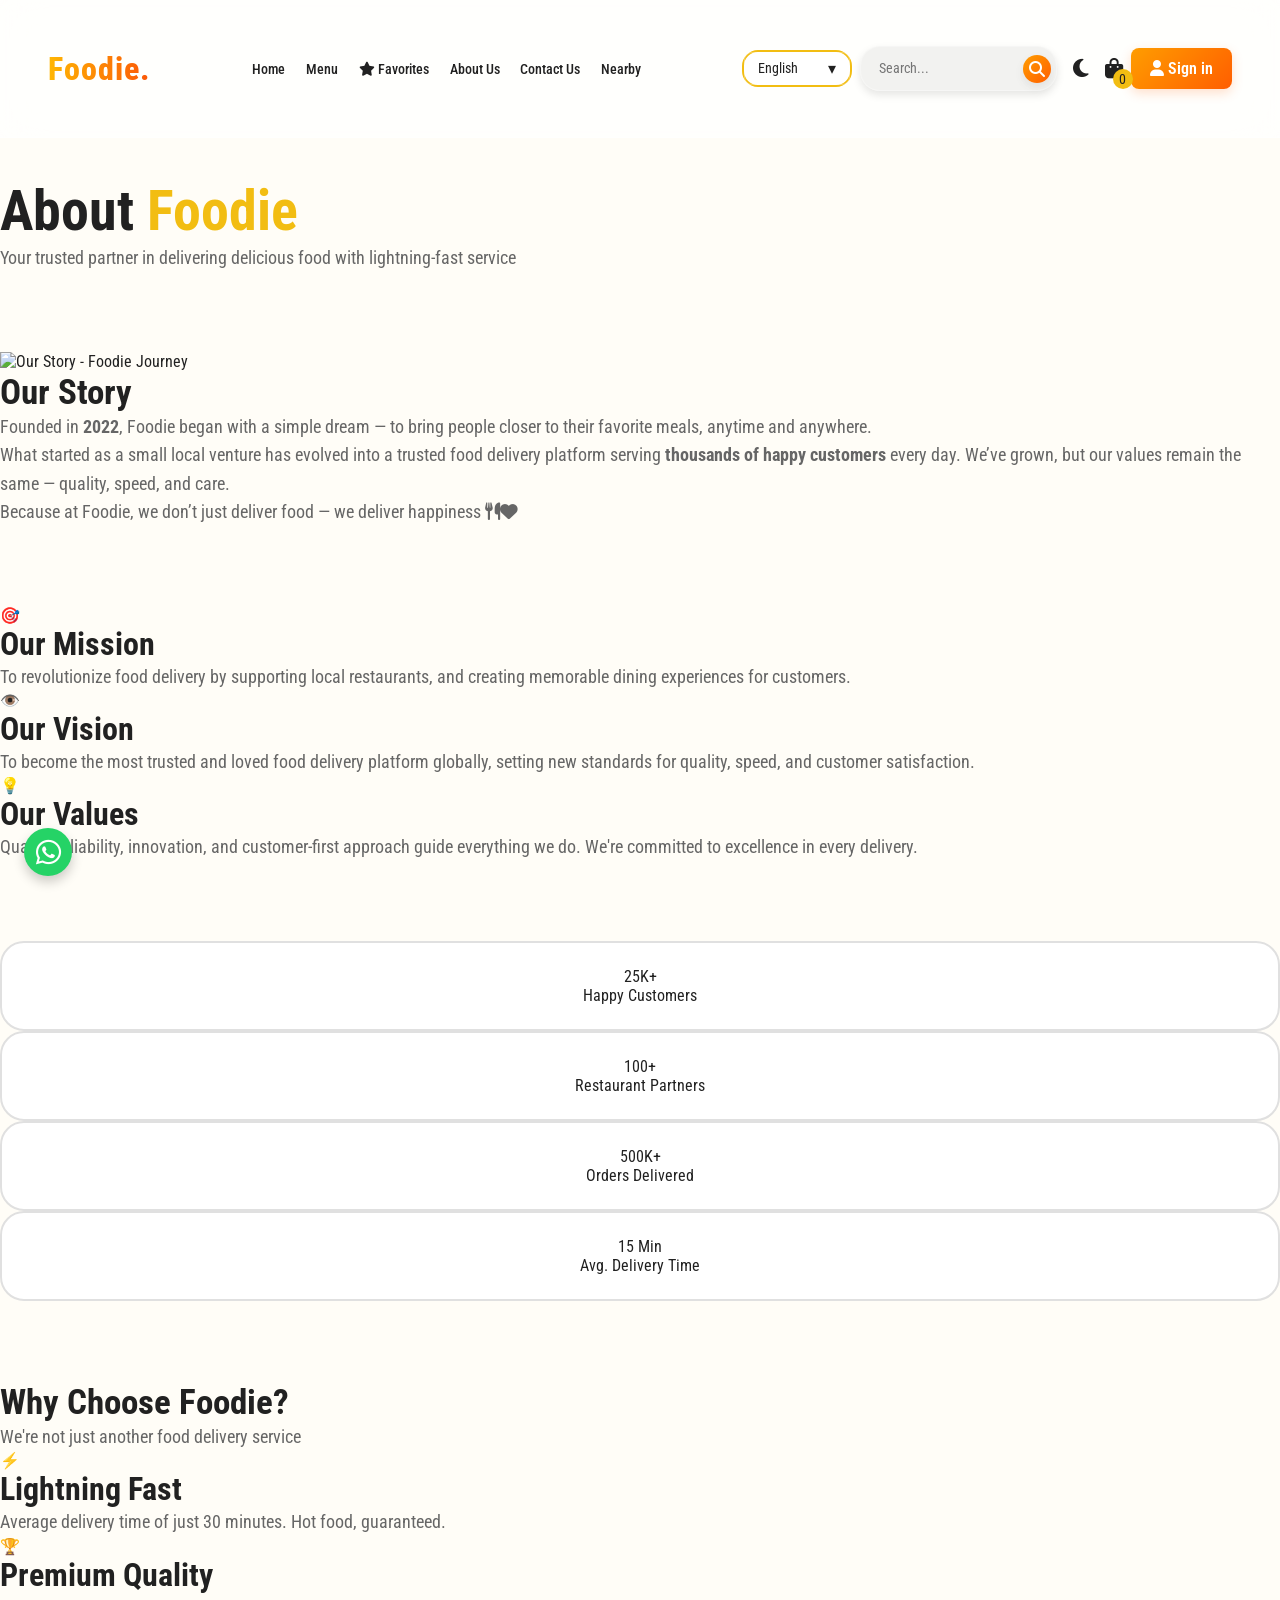
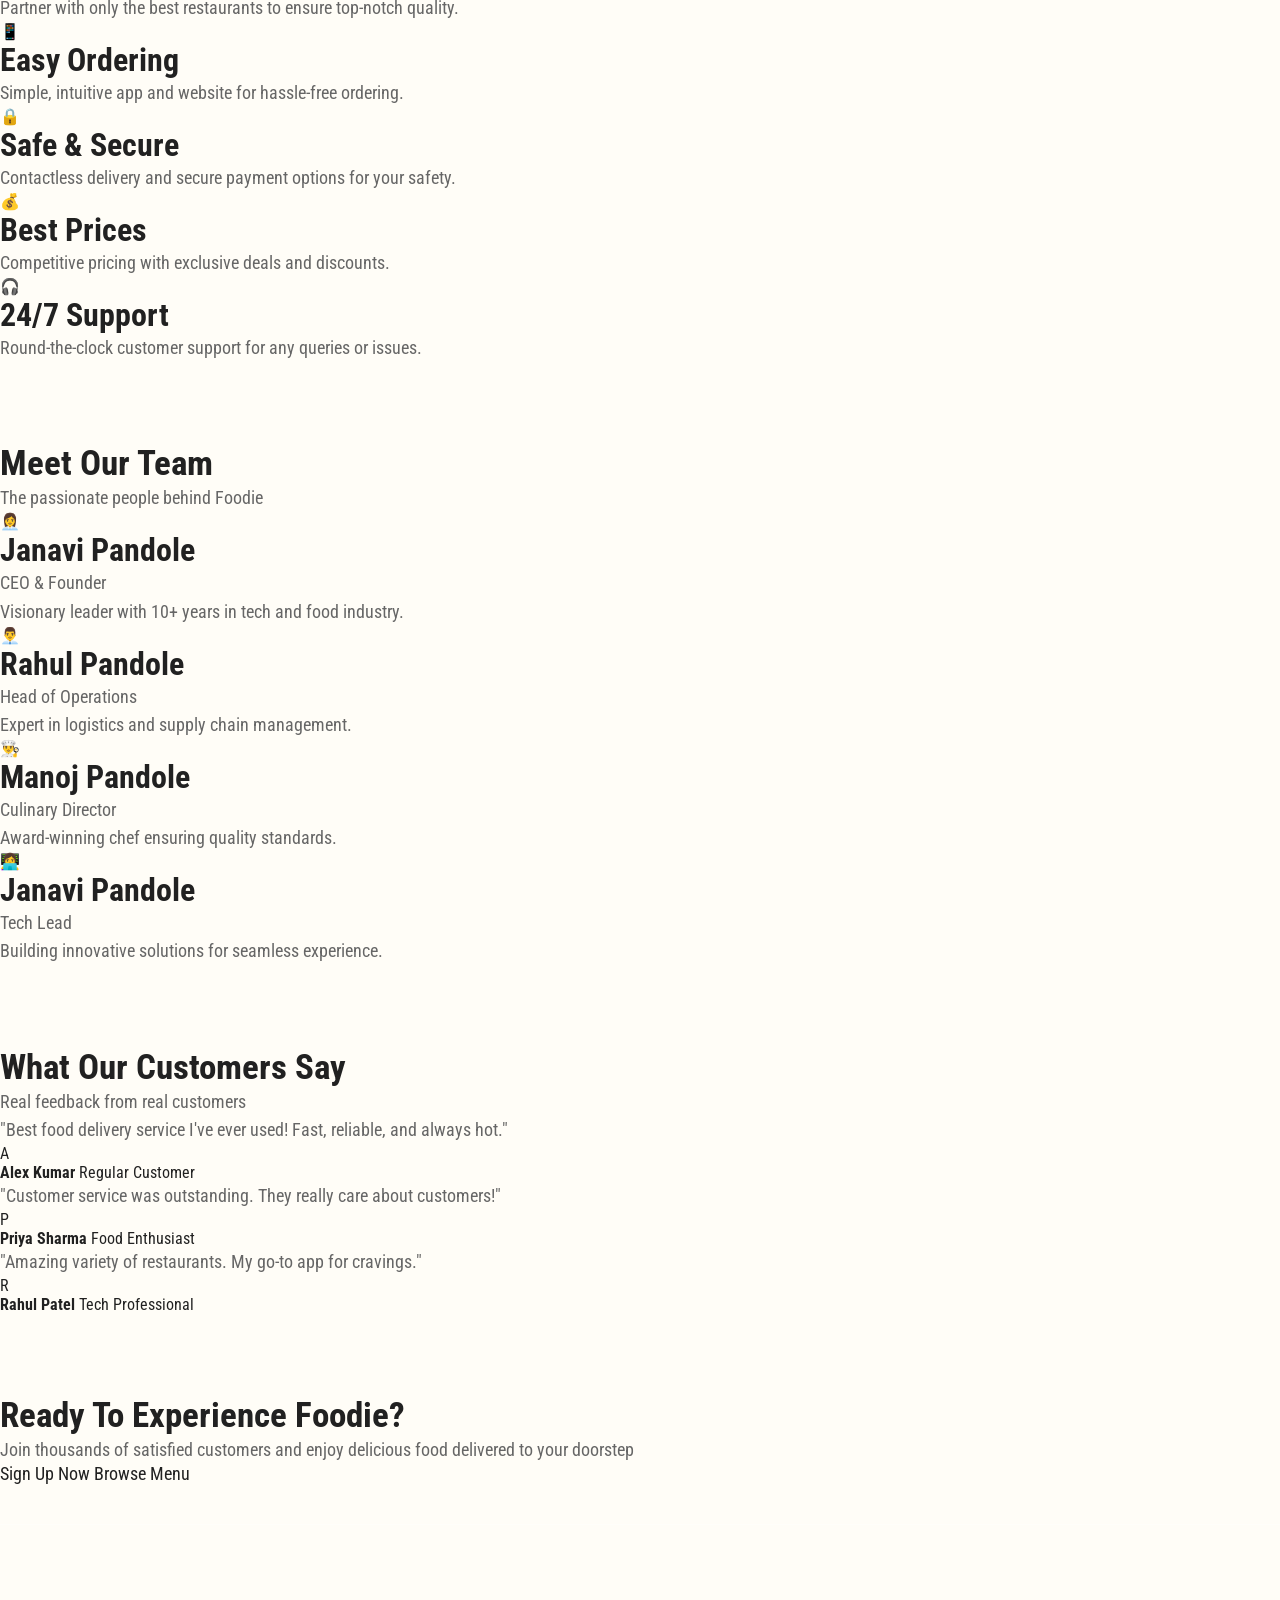
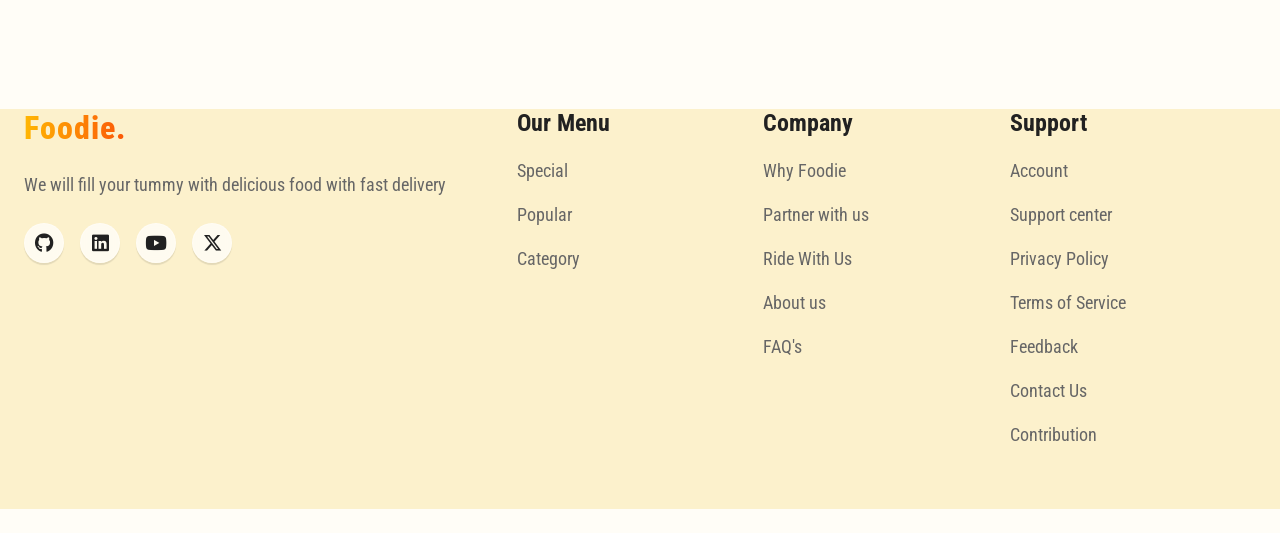
==== html/aboutUs.html @ a9fb2e62 "Merge pull request #619 from KGFCH2/feature/auth-and-ui-modernization feat: Modernize Authentication" ====
<!DOCTYPE html>
<html lang="en">

<head>
    <meta charset="UTF-8" />
    <meta name="viewport" content="width=device-width, initial-scale=1.0" />
    <title>Foodie - About Us</title>

    <script>
        // Immediately apply saved theme to prevent FOUC
        (function () {
            const savedTheme = localStorage.getItem('theme');
            if (savedTheme === 'dark') {
                document.documentElement.setAttribute('data-theme', 'dark');
            }
        })();
    </script>

    <link rel="icon" href="../imgs/favicon.webp" type="image/webp" />

    <!-- Font (valid CDN) -->
    <link rel="stylesheet" href="https://cdnjs.cloudflare.com/ajax/libs/font-awesome/6.5.0/css/all.min.css" />

    <link rel="stylesheet" href="../css/style.css">
    <link rel="stylesheet" href="../css/aboutUs.css" />
    <link rel="stylesheet" href="../css/cursor.css">

  <link href="https://fonts.googleapis.com/css2?family=Outfit:wght@300;400;600;700&display=swap" rel="stylesheet">
  <link rel="stylesheet" href="../css/modern-design.css">
</head>


<body>
    <header>
    <nav class="navbar flex between wrapper">
        <a href="./index.html" class="logo">Foodie.</a>

        <!-- DESKTOP MENU -->
        <ul class="navList flex gap-1 between">
            <li><a href="./index.html#home" data-i18n="nav.home">Home</a></li>
            <li><a href="./menu.html" data-i18n="nav.menu">Menu</a></li>
            <li><a href="./my-favorites.html" data-i18n="nav.favorites"><i class="fa-solid fa-star"></i> Favorites</a></li>
            <li><a href="./aboutUs.html" data-i18n="nav.about">About Us</a></li>
            <li><a href="./contactUs.html" data-i18n="nav.contact">Contact Us</a></li>
            <li><a href="./nearbyres.html" data-i18n="nav.nearby">Nearby</a></li>
        </ul>

        <div class="desktop-action flex gap-1">
            <!-- Language Selector -->
            <div class="custom-select" id="language-custom-select">
                <div class="selected" tabindex="0" aria-haspopup="listbox" aria-expanded="false" aria-labelledby="language-custom-select">
                    English
                </div>
                <ul class="options" role="listbox" tabindex="-1">
                    <li data-value="en" role="option" aria-selected="true">English</li>
                    <li data-value="hi" role="option">हिंदी</li>
                    <li data-value="kn" role="option">ಕನ್ನಡ</li>
                    <li data-value="mr" role="option">मराठी</li>
                    <li data-value="bn" role="option">বাংলা</li>
                </ul>
            </div>

            <!-- Search Input -->
            <form class="navbar-search" action="#" method="get">
                <input type="text" name="search" id="navbar-search" placeholder="Search..." aria-label="Search menu items">
                <button type="submit" id="navbar-search-btn" aria-label="Search">
                    <i class="fa-solid fa-magnifying-glass"></i>
                </button>
            </form>

            <!-- Theme toggle -->
            <button class="desktop-action theme-toggle" aria-label="Toggle dark mode">
                <i class="fa-solid fa-moon"></i>
            </button>

            <!-- Cart Icon -->
            <a href="./checkout.html" class="cart-icon">
                <i class="fa-solid fa-bag-shopping"></i>
                <span class="cart-value">0</span>
            </a>

            <!-- Sign-in button -->
            <a href="./login.html" class="btn">
                <i class="fa-solid fa-user"></i>&nbsp;Sign in
            </a>

            <!-- Hamburger -->
            <a href="#" class="hamberger"><i class="fa-solid fa-bars"></i></a>
        </div>

        <!-- MOBILE MENU -->
        <ul class="mobile-menu">
            <li><a href="./index.html#home" data-i18n="nav.home">Home</a></li>
            <li><a href="./menu.html" data-i18n="nav.menu">Menu</a></li>
            <li><a href="./my-favorites.html" data-i18n="nav.favorites"><i class="fa-solid fa-star"></i> Favorites</a></li>
            <li><a href="./aboutUs.html" data-i18n="nav.about">About Us</a></li>
            <li><a href="./contactUs.html" data-i18n="nav.contact">Contact Us</a></li>
            <li><a href="./nearbyres.html" data-i18n="nav.nearby">Nearby</a></li>
            <li>
                <button class="theme-toggle mobile-theme-toggle" aria-label="Toggle dark mode">
                    <i class="fa-solid fa-moon"></i><span>Dark Mode</span>
                </button>
            </li>
            <li>
                <a href="./login.html" class="btn">
                    <i class="fa-solid fa-user"></i>&nbsp;Sign in
                </a>
            </li>
        </ul>
    </nav></header>

    <!-- Hero Section -->
    <section class="hero">
        <h1>About <span id="foodie-color">Foodie</span></h1>
        <p data-i18n="aboutUs.hero.subtitle">Your trusted partner in delivering delicious food with lightning-fast
            service</p>
    </section>
    <!-- Our Story Section -->
    <section class="story-section">
        <div class="story-wrapper">
            <div class="story-image">
                <img src="https://images.unsplash.com/photo-1504674900247-0877df9cc836"
                    alt="Our Story - Foodie Journey">
            </div>

            <div class="story-text">
                <h2 class="story-title">Our Story</h2>
                <p class="story-intro">
                    Founded in <strong>2022</strong>, <span class="brand">Foodie</span> began with a simple dream —
                    to bring people closer to their favorite meals, anytime and anywhere.
                </p>
                <p>
                    What started as a small local venture has evolved into a trusted food delivery platform
                    serving <strong>thousands of happy customers</strong> every day. We’ve grown, but our values
                    remain the same — quality, speed, and care.
                </p>
                <p class="story-highlight">
                    Because at <span class="brand">Foodie</span>, we don’t just deliver food —
                    <span class="highlight-text">we deliver happiness <i class="fa-solid fa-utensils"></i><i class="fa-solid fa-heart"></i></span>
                </p>
            </div>
        </div>
    </section>



    <section class="mission-section">
        <div class="mission-container">

            <div class="mission-card">
                <div class="mission-inner">
                    <div class="mission-front">
                        <div class="mission-icon">🎯</div>
                        <h3 data-i18n="aboutUs.mission.mission.title">Our Mission</h3>
                    </div>
                    <div class="mission-back">
                        <p data-i18n="aboutUs.mission.mission.description">To revolutionize food delivery by supporting
                            local restaurants, and creating memorable dining experiences for customers.</p>
                    </div>
                </div>
            </div>

            <div class="mission-card">
                <div class="mission-inner">
                    <div class="mission-front">
                        <div class="mission-icon">👁️</div>
                        <h3 data-i18n="aboutUs.mission.vision.title">Our Vision</h3>
                    </div>
                    <div class="mission-back">
                        <p data-i18n="aboutUs.mission.vision.description">To become the most trusted and loved food
                            delivery platform globally, setting new standards for quality, speed, and customer
                            satisfaction.</p>
                    </div>
                </div>
            </div>

            <div class="mission-card">
                <div class="mission-inner">
                    <div class="mission-front">
                        <div class="mission-icon">💡</div>
                        <h3 data-i18n="aboutUs.mission.values.title">Our Values</h3>
                    </div>
                    <div class="mission-back">
                        <p data-i18n="aboutUs.mission.values.description">Quality, reliability, innovation, and
                            customer-first approach guide everything we do. We're committed to excellence in every
                            delivery.</p>
                    </div>
                </div>
            </div>

        </div>
    </section>


    <!-- Stats Section -->
    <section class="stats-section">
        <div class="stats-container">
            <div class="stat-card">
                <div class="stat-number">25K+</div>
                <div class="stat-label" data-i18n="aboutUs.stats.customers">Happy Customers</div>
            </div>
            <div class="stat-card">
                <div class="stat-number">100+</div>
                <div class="stat-label" data-i18n="aboutUs.stats.partners">Restaurant Partners</div>
            </div>
            <div class="stat-card">
                <div class="stat-number">500K+</div>
                <div class="stat-label" data-i18n="aboutUs.stats.orders">Orders Delivered</div>
            </div>
            <div class="stat-card">
                <div class="stat-number">15 Min</div>
                <div class="stat-label" data-i18n="aboutUs.stats.time">Avg. Delivery Time</div>
            </div>
        </div>
    </section>

    <!-- Why Choose Us Section -->
    <section class="why-choose-section">
        <div class="why-choose-header">
            <h2 data-i18n="aboutUs.whyChoose.title">Why Choose Foodie?</h2>
            <p data-i18n="aboutUs.whyChoose.subtitle">We're not just another food delivery service</p>
        </div>
        <div class="features-grid">
            <div class="feature-card">
                <div class="feature-icon">⚡</div>
                <h3 data-i18n="aboutUs.whyChoose.features.fast.title">Lightning Fast</h3>
                <p data-i18n="aboutUs.whyChoose.features.fast.description">Average delivery time of just 30 minutes. Hot
                    food, guaranteed.</p>
            </div>
            <div class="feature-card">
                <div class="feature-icon">🏆</div>
                <h3 data-i18n="aboutUs.whyChoose.features.quality.title">Premium Quality</h3>
                <p data-i18n="aboutUs.whyChoose.features.quality.description">Partner with only the best restaurants to
                    ensure top-notch quality.</p>
            </div>
            <div class="feature-card">
                <div class="feature-icon">📱</div>
                <h3 data-i18n="aboutUs.whyChoose.features.easy.title">Easy Ordering</h3>
                <p data-i18n="aboutUs.whyChoose.features.easy.description">Simple, intuitive app and website for
                    hassle-free ordering.</p>
            </div>
            <div class="feature-card">
                <div class="feature-icon">🔒</div>
                <h3 data-i18n="aboutUs.whyChoose.features.secure.title">Safe & Secure</h3>
                <p data-i18n="aboutUs.whyChoose.features.secure.description">Contactless delivery and secure payment
                    options for your safety.</p>
            </div>
            <div class="feature-card">
                <div class="feature-icon">💰</div>
                <h3 data-i18n="aboutUs.whyChoose.features.prices.title">Best Prices</h3>
                <p data-i18n="aboutUs.whyChoose.features.prices.description">Competitive pricing with exclusive deals
                    and discounts.</p>
            </div>
            <div class="feature-card">
                <div class="feature-icon">🎧</div>
                <h3 data-i18n="aboutUs.whyChoose.features.support.title">24/7 Support</h3>
                <p data-i18n="aboutUs.whyChoose.features.support.description">Round-the-clock customer support for any
                    queries or issues.</p>
            </div>
        </div>
    </section>

    <!-- Team Section -->
    <section class="team-section">
        <div class="team-header">
            <h2 data-i18n="aboutUs.team.title">Meet Our Team</h2>
            <p data-i18n="aboutUs.team.subtitle">The passionate people behind Foodie</p>
        </div>
        <div class="team-grid">
            <div class="team-card">
                <div class="team-photo">👩‍💼</div>
                <h3 data-i18n="aboutUs.team.members.janavi.name">Janavi Pandole</h3>
                <p class="team-role" data-i18n="aboutUs.team.members.janavi.role">CEO & Founder</p>
                <p class="team-bio" data-i18n="aboutUs.team.members.janavi.bio">Visionary leader with 10+ years in tech
                    and food industry.</p>
            </div>
            <div class="team-card">
                <div class="team-photo">👨‍💼</div>
                <h3 data-i18n="aboutUs.team.members.rahul.name">Rahul Pandole</h3>
                <p class="team-role" data-i18n="aboutUs.team.members.rahul.role">Head of Operations</p>
                <p class="team-bio" data-i18n="aboutUs.team.members.rahul.bio">Expert in logistics and supply chain
                    management.</p>
            </div>
            <div class="team-card">
                <div class="team-photo">👨‍🍳</div>
                <h3 data-i18n="aboutUs.team.members.manoj.name">Manoj Pandole</h3>
                <p class="team-role" data-i18n="aboutUs.team.members.manoj.role">Culinary Director</p>
                <p class="team-bio" data-i18n="aboutUs.team.members.manoj.bio">Award-winning chef ensuring quality
                    standards.</p>
            </div>
            <div class="team-card">
                <div class="team-photo">👩‍💻</div>
                <h3 data-i18n="aboutUs.team.members.janaviTech.name">Janavi Pandole</h3>
                <p class="team-role" data-i18n="aboutUs.team.members.janaviTech.role">Tech Lead</p>
                <p class="team-bio" data-i18n="aboutUs.team.members.janaviTech.bio">Building innovative solutions for
                    seamless experience.</p>
            </div>
        </div>
    </section>

    <!-- Testimonials Section -->
    <section class="testimonials-section">
        <div class="testimonials-header">
            <h2>What Our Customers Say</h2>
            <p>Real feedback from real customers</p>
        </div>

        <div class="testimonial-slider">
            <div class="testimonial-track">

                <!-- Card 1 -->
                <div class="testimonial-card" data-rating="5">
                    <div class="stars">
                        <span class="stars-fill"></span>
                    </div>
                    <p class="testimonial-text">
                        "Best food delivery service I've ever used! Fast, reliable, and always hot."
                    </p>
                    <div class="testimonial-author">
                        <div class="author-avatar">A</div>
                        <div>
                            <strong>Alex Kumar</strong>
                            <span>Regular Customer</span>
                        </div>
                    </div>
                </div>

                <!-- Card 2 -->
                <div class="testimonial-card" data-rating="5">
                    <div class="stars">
                        <span class="stars-fill"></span>
                    </div>
                    <p class="testimonial-text">
                        "Customer service was outstanding. They really care about customers!"
                    </p>
                    <div class="testimonial-author">
                        <div class="author-avatar">P</div>
                        <div>
                            <strong>Priya Sharma</strong>
                            <span>Food Enthusiast</span>
                        </div>
                    </div>
                </div>

                <!-- Card 3 -->
                <div class="testimonial-card" data-rating="4">
                    <div class="stars">
                        <span class="stars-fill"></span>
                    </div>
                    <p class="testimonial-text">
                        "Amazing variety of restaurants. My go-to app for cravings."
                    </p>
                    <div class="testimonial-author">
                        <div class="author-avatar">R</div>
                        <div>
                            <strong>Rahul Patel</strong>
                            <span>Tech Professional</span>
                        </div>
                    </div>
                </div>

            </div>
        </div>
    </section>


    <!-- CTA Section -->
    <section class="cta-section">
        <div class="cta-content">
            <h2 data-i18n="aboutUs.cta.title">Ready to Experience Foodie?</h2>
            <p data-i18n="aboutUs.cta.subtitle">Join thousands of satisfied customers and enjoy delicious food delivered
                to your doorstep</p>
            <div class="cta-buttons">
                <a href="../html/signup.html" class="cta-btn primary" data-i18n="aboutUs.cta.signUp">Sign Up Now</a>
                <a href="../html/menu.html" class="cta-btn primary" data-i18n="aboutUs.cta.browseMenu">Browse Menu</a>
            </div>
        </div>
    </section>
    <footer id="contacts" data-aos="fade-up"></footer>

    <a href="https://wa.me/911234567890" class="whatsapp-fab" target="_blank" rel="noopener noreferrer"
        aria-label="Chat on WhatsApp" title="Chat on WhatsApp">
        <i class="fa-brands fa-whatsapp"></i>
    </a>

    <a href="#home" class="back-to-top" aria-label="Back to top">
        <i class="fa-solid fa-arrow-up"></i>
    </a>

    <script>
        // Theme Toggle with smooth icon transition
        (function () {
            const themeToggles = document.querySelectorAll('.theme-toggle');
            const html = document.documentElement;

            // Initial theme setting is now handled by the inline script in the head.
            // This script only updates the icon and sets up event listeners.

            // Update icon based on theme (guarded)
            function updateThemeIcon() {
                themeToggles.forEach(toggle => {
                    if (!toggle) return;
                    const icon = toggle.querySelector('i');
                    if (!icon) return;
                    if (html.getAttribute('data-theme') === 'dark') {
                        icon.style.transform = 'rotate(360deg) scale(0)';
                        setTimeout(() => {
                            icon.className = 'fa-solid fa-sun';
                            icon.style.transform = 'rotate(0deg) scale(1)';
                        }, 250);
                    } else {
                        icon.style.transform = 'rotate(-360deg) scale(0)';
                        setTimeout(() => {
                            icon.className = 'fa-solid fa-moon';
                            icon.style.transform = 'rotate(0deg) scale(1)';
                        }, 250);
                    }
                });
            }

            updateThemeIcon(); // Call once on load to set initial icon

            themeToggles.forEach(toggle => {
                if (toggle) {
                    toggle.addEventListener('click', () => {
                        const currentTheme = html.getAttribute('data-theme');
                        const newTheme = currentTheme === 'dark' ? 'light' : 'dark';
                        html.setAttribute('data-theme', newTheme);
                        localStorage.setItem('theme', newTheme);
                        updateThemeIcon();
                    });
                }
            });
        })();

        // Mobile Menu Toggle (guarded)
        (function () {
            const hamburger = document.querySelector('.hamberger');
            const mobileMenu = document.querySelector('.mobile-menu');
            if (hamburger && mobileMenu) {
                hamburger.addEventListener('click', (e) => {
                    e.preventDefault();
                    mobileMenu.classList.toggle('mobile-menu-active');
                });
            }
        })();

        // Back to Top (guarded)
        (function () {
            const backToTop = document.querySelector('.back-to-top');
            if (!backToTop) return;
            window.addEventListener('scroll', () => {
                if (window.scrollY > 400) backToTop.classList.add('visible');
                else backToTop.classList.remove('visible');
            });
            backToTop.addEventListener('click', (e) => {
                e.preventDefault();
                window.scrollTo({ top: 0, behavior: 'smooth' });
            });
        })();
    </script>
    <script>
        document.querySelectorAll('.testimonial-card').forEach(card => {
            const rating = card.dataset.rating;
            const fill = card.querySelector('.stars-fill');
            fill.style.setProperty('--rating-width', `${rating * 20}%`);
        });
    </script>


    <script src="../js/i18n.js"></script>
    <script src="../js/language-dropdown.js"></script>
    <script src="../js/footer.js"></script>
    <script src="../js/cursor.js"></script>
        <script src="../js/utils.js"></script>
    <script src="../js/error-handler.js"></script>
    <script src="../js/performance-patches.js"></script>
<script src="../js/app.js"></script>

</body>

</html>
---- css/style.css ----
@import url('https://fonts.googleapis.com/css2?family=Lato:ital,wght@0,100;0,300;0,400;0,700;0,900;1,100;1,300;1,400;1,700;1,900&family=Montserrat:wght@100..900&family=Nunito:ital,wght@0,200..1000;1,200..1000&family=PT+Sans:ital,wght@0,400;0,700;1,400;1,700&family=Roboto+Condensed:ital,wght@0,100..900;1,100..900&family=Roboto:wdth,wght@87.5,600&display=swap');

    * {
        padding: 0;
        margin: 0;
        box-sizing: border-box;
        font-family: "Roboto Condensed";
    }

    :root {
        /* Light theme (default) */
        --lead: #212121;
        --gold-finger: #F2BD12;
        --eye-ball: #FFFDF7;
        --hint-yellow: #FCF1CC;
        --pure-while: #FFF;
        --text-primary: #212121;
        --text-secondary: #666666;
        --bg-primary: #FFFDF7;
        --bg-secondary: #FFF;
        --bg-accent: #FCF1CC;
        --border-color: #E0E0E0;
        --shadow: rgba(0, 0, 0, 0.1);
        --shadow-strong: rgba(0, 0, 0, 0.2);
        --navbar-bg: transparent;
        --logo-color: #111;
        --gold-hover: #e67e22;
        --success: #27ae60;
        --error: #e74c3c;
        --yellow-glow: #f9d423;
        --light-yellow-glow: #ffe259;
        --red-touch: #ff4e50;
        --orange-touch: #ffa751;
        --gold-glow: #f39c12;
        --white: #ffffff;

    }

    [data-theme="dark"] {
        /* Dark theme */
        --lead: #E0E0E0;
        --gold-finger: #F2BD12;
        --eye-ball: #1A1A1A;
        --hint-yellow: #2D2D2D;
        --pure-while: #2D2D2D;
        --text-primary: #E0E0E0;
        --text-secondary: #B0B0B0;
        --bg-primary: #1A1A1A;
        --bg-secondary: #2D2D2D;
        --bg-accent: #2D2D2D;
        --border-color: #404040;
        --shadow: rgba(0, 0, 0, 0.3);
        --shadow-strong: rgba(0, 0, 0, 0.5);
        --navbar-bg: transparent;
        --logo-color: #fff;
        --text-black:#2a2a2a;
    }

    /* Dark theme specific improvements */
    [data-theme="dark"] .order-card {
        border-color: var(--hint-yellow);
    }

    [data-theme="dark"] .social-media {
        background-color: var(--text-secondary) !important;
    }

    [data-theme="dark"] .social-media:hover {
        background-color: var(--gold-finger) !important;
    }

    [data-theme="dark"] .btn:hover {
        background-color: var(--gold-finger);
        color: var(--bg-primary);
    }

    [data-theme="dark"] .quatity-btn {
        background: var(--gold-finger);
        color: var(--bg-primary);
    }

    [data-theme="dark"] .quatity-btn:hover {
        background: var(--text-primary);
        color: var(--bg-primary);
    }

    body {
        background-color: var(--eye-ball);
        color: var(--lead);
        transition: background-color 0.4s ease, color 0.4s ease;
        overflow-x: hidden;
    }

    /* Dark mode overrides */
    body.dark-mode {
        --lead: #E0E0E0;
        --eye-ball: #1c1c1c;
        --hint-yellow: #4b3b00;
        --pure-white: #2c2c2c;
        --gold-finger: #ffca28;
        background-color: var(--eye-ball);
        color: var(--lead);
    }

    .theme-toggle {
        background: var(--gold-finger);
        border: none;
        border-radius: 50%;
        padding: 0.6rem;
        font-size: 1.2rem;
        cursor: pointer;
        color: var(--lead);
        transition: background 0.3s ease, transform 0.3s ease;
    }

    .theme-toggle:hover {
        transform: rotate(15deg) scale(1.1);
        background: var(--lead);
        color: var(--pure-while);
    }

    html {
        scroll-behavior: smooth;
        scroll-padding-top: 14vh;
    }

    body::-webkit-scrollbar {
        width: 0;
    }

    /* BASIC STYLING */

    a {
        color: var(--text-primary);
        text-decoration: none;
        font-size: 1.1rem;
        transition: color 0.3s ease;
    }

    .flex {
        display: flex;
        align-items: center;
        flex-wrap: wrap;
    }

    li {
        list-style: none;
    }

    .between {
        justify-content: space-between;
    }

    .gap-2 {
        gap: 2rem;
    }

    .gap-3 {
        gap: 3rem;
    }

    .wrapper {
        max-width: 1400px;
        margin: auto;
        padding-inline: 1.5rem;
    }

    img {
        height: auto;
        max-width: 100%;
        margin: auto;
        display: block;
    }

    .p-top {
        padding-top: 6rem;
    }

    .text-center {
        text-align: center;
    }

    .mt-4 {
        margin-top: 4rem;
    }

    .mt-half {
        margin-top: 0.5rem;
    }

    .mt-one {
        margin-top: 1.5rem;
    }

    .m-auto {
        margin: auto;
    }

    /* HEADER STYLING - UPDATED FOR TRANSPARENT NAVBAR */

    header {
        position: fixed;
        top: 0;
        left: 0;
        width: 100%;
        background-color: var(--bg-accent);
        box-shadow: none;
        z-index: 1000;
        transition: background-color 0.3s ease, box-shadow 0.3s ease;
    }

    header.scrolled {
        background-color: var(--bg-secondary);
        box-shadow: 0 2px 5px var(--shadow);
    }

    /* Override wrapper constraints inside header */
    header .wrapper,
    header .navbar.wrapper {
        max-width: 100% !important;
        padding-inline: 3rem !important;
    }
    .navbar {
        flex-wrap: nowrap !important;
    }
    .navbar-search input {
        width: 150px !important; /* reduce width */
    }

    .custom-select {
        width: 110px !important; /* language select shorter */
    }

    /* Navbar Responsiveness Fixes */
    @media (min-width: 1024px) and (max-width: 1400px) {
        .navList {
            gap: 1rem !important;
        }
        .navList a {
            font-size: 0.95rem !important;
        }
        .desktop-action {
            gap: 0.8rem !important;
        }
        .navbar-search input {
            width: 100px !important;
        }
        .navbar .btn {
            padding: 0.7rem 1.2rem !important;
            font-size: 1rem !important;
        }
    }

    @media (max-width: 1200px) {
        .navList {
            display: none !important;
        }
        .desktop-action .hamberger {
            display: block !important;
        }
    }


    /* Hover effect for navbar links */
    .navList a {
        position: relative;
        color: var(--text-primary);
        text-decoration: none;
        transition: color 0.3s ease;
    }

    /* Add an underline animation */
    .navList a::after {
        content: "";
        position: absolute;
        left: 0;
        bottom: -5px;
        width: 0;
        height: 2px;
        background-color: var(--gold-finger);
        transition: width 0.3s ease;
    }

    /* On hover — text color + underline animation */
    .navbar li a:hover,
    .navbar li a.active {
        color: var(--gold-finger);
        /* border-bottom: 1px solid var(--gold-finger); */
    }

    .navList a:hover::after {
        width: 100%;
    }

    .navbar {
        height: 14vh;
        width: 100%;
        display: flex;
        align-items: center;
        justify-content: space-between;
        position: relative;
        padding: 0 3rem;
        background-color: transparent;
        box-shadow: none;
    }

    .logo {
      font-weight: 800;
      font-size: 2rem;
      letter-spacing: 1px;
      text-transform: capitalize;
      text-decoration: none;
      background: linear-gradient(90deg, #ffb703, #fb5607, #ff006e, #8338ec, #3a86ff);
      background-size: 400% 400%;
      -webkit-background-clip: text;
      -webkit-text-fill-color: transparent;
      animation: foodieFlow 6s ease-in-out infinite;
      transition: transform 0.4s ease, text-shadow 0.4s ease;
      display: inline-block;
      cursor: pointer;
    }

    .logo:hover {
      transform: scale(1.08) rotate(-2deg);
      text-shadow: 0 0 12px rgba(255, 183, 3, 0.6),
                   0 0 20px rgba(255, 0, 110, 0.5),
                   0 0 30px rgba(58, 134, 255, 0.4);
    }

    /* Flowing gradient animation */
    @keyframes foodieFlow {
      0% { background-position: 0% 50%; }
      50% { background-position: 100% 50%; }
      100% { background-position: 0% 50%; }
    }

.btn {
    display: inline-block;
    padding: 0.9rem 2rem;
    margin-top: 0; /* Fixed: Remove margin-top causing misalignment */
    background-color: var(--gold-finger);
    border: none;
    border-radius: 1rem;
    font-size: 1.1rem;
    box-shadow: rgba(0, 0, 0, 0.1) 0 2px 1px;
    color: var(--pure-while);
    transition: 0.3s ease-in-out;
    border: none;
    cursor: pointer;
    align-self: center;
}

    .btn:hover {
        background-color: var(--lead);
    }

    .cart-icon {
        color: var(--lead);
        font-size: 1.3rem;
        position: relative;
    }

    .cart-icon .cart-value {
        position: absolute;
        top: 50%;
        right: -10px;
        font-size: 0.85rem;
        width: 20px;
        aspect-ratio: 1;
        border-radius: 100vh;
        background-color: var(--gold-finger);
        color: var(--lead);
        text-align: center;
        line-height: 20px;
    }

    /* THEME TOGGLE BUTTON */
    .theme-toggle {
        background: none;
        border: none;
        color: var(--text-primary);
        font-size: 1.3rem;
        cursor: pointer;
        padding: 0.5rem;
        border-radius: 50%;
        transition: all 0.3s ease;
        display: flex;
        align-items: center;
        justify-content: center;
        width: 2.5rem;
        height: 2.5rem;
    }

    .theme-toggle:hover {
        background-color: var(--bg-accent);
        transform: scale(1.1);
    }

    .theme-toggle i {
        transition: transform 0.3s ease, color 0.3s ease;
    }

    .theme-toggle.dark i {
        transform: rotate(180deg);
    }

    .theme-toggle:hover i {
        color: var(--gold-finger);
    }

    /* LANGUAGE SELECTOR STYLING */
    /* LANGUAGE SELECTOR CUSTOM DROPDOWN - FIXED */
    .custom-select {
        position: relative;
        background-color: var(--bg-secondary);
        border: 2px solid var(--gold-finger);
        border-radius: 1rem;
        width: 150px;
        cursor: pointer;
    }
    .custom-select .selected {
        display: flex;
        align-items: center;
        justify-content: space-between;
        padding: 0.7rem 1rem;
        color: var(--text-primary);
    }
    .custom-select .selected::after {
        content: "\25BE";
        font-size: 1rem;
        color: var(--text-primary);
        margin-left: 0.5rem;
    }
    .custom-select .options {
        position: absolute;
        top: calc(100% + 4px);
        left: 0;
        right: 0;
        background: var(--bg-secondary);
        border: 2px solid var(--gold-finger);
        border-radius: 1rem;
        box-shadow: 0 5px 10px rgba(0, 0, 0, 0.1);
        z-index: 10;
        list-style: none;
        margin: 0;
        padding: 0;
        display: none;
        opacity: 0;
        transform: translateY(-6px);
    }
    .custom-select.open .options {
        display: block;
        animation: customSelectFade 0.25s ease forwards;
    }
    .custom-select .options li {
        padding: 0.7rem 1rem;
        color: var(--text-primary);
        cursor: pointer;
        transition: background 0.2s ease;
    }
    .custom-select .options li:hover {
        background: var(--hint-yellow);
    }
    @keyframes customSelectFade {
        from {
            opacity: 0;
            transform: translateY(-6px);
        }
        to {
            opacity: 1;
            transform: translateY(0);
        }
    }

    .mobile-theme-toggle {
        width: auto;
        padding: 0.8rem 1.5rem;
        border-radius: 1rem;
        background-color: var(--bg-accent);
        margin: 0.5rem 0;
        gap: 0.5rem;
    }

    .mobile-theme-toggle span {
        font-size: 1rem;
        font-weight: 500;
    }

    .desktop-action {
        display: flex;
        align-items: center;
        gap: 1.5rem;
    }

    .desktop-action .hamberger {
        font-size: 1.5rem;
        display: none;
        cursor: pointer;
    }

    .desktop-action .hamberger i {
        cursor: pointer;
    }

    .mobile-menu {
        display: none;
    }

    /* SECTION STYLING */

    /* HERO SECTION */
    .hero-section {
        min-height: calc(100vh - 14vh);
        margin-top: 1vh;
    }

    h1 {
        text-transform: capitalize;
        font-size: 5.6vw;
        color: var(--text-primary);
        transition: color 0.3s ease;
    }

    h1 span {
        color: var(--gold-finger);
    }

    p {
        font-size: 1.5rem;
        color: var(--text-secondary);
        line-height: 1.8rem;
        font-weight: 400;
        transition: color 0.3s ease;
    }

.para {
    margin-block: 2rem 3rem;
    max-width: 550px;
}

    .content,
    .srevice-card {
        flex: 1;
        flex-basis: 300px;
    }

    .image-container {
        position: relative;
        width: 600px;
        height: 600px;
        border-radius: 30px;
        overflow: hidden;
        perspective: 1000px;
    }

    .pizza-boy {
        position: relative;
        z-index: 1;
        width: 100%;
        height: 100%;
        border-radius: 30px;
        animation: pizzaSlowSpin 24s linear infinite;
        transform-origin: center center;
    }

    .pizza-pause-zone {
        position: absolute;
        top: 50%;
        left: 50%;
        width: 72%;
        height: 72%;
        border-radius: 50%;
        transform: translate(-50%, -50%);
        z-index: 2;
    }

    .pizza-pause-zone:hover ~ .pizza-boy {
        animation-play-state: paused;
    }

    @keyframes pizzaSlowSpin {
        from {
            transform: rotate(0deg);
        }
        to {
            transform: rotate(360deg);
        }
    }

    @media (prefers-reduced-motion: reduce) {
        .pizza-boy {
            animation: none;
        }
    }


    .social-media {
        background: var(--hint-yellow);
        width: 3rem;
        aspect-ratio: 1;
        border-radius: 1rem;
        display: flex;
        font-size: 2rem;
        align-items: center;
        box-shadow: rgba(0, 0, 0, 0.1) 0 2px 1px;
        transition: all 0.5s ease-in-out;
    }

    .linkdin img {
        width: 2rem;
    }

    .social-media:hover {
        width: 3.2rem;
    }

    /* SECTION 01 */
    h5 {
        text-transform: capitalize;
        font-size: 1.2rem;
        letter-spacing: 0.2rem;
        color: var(--gold-finger);
    }

    h2 {
        font-size: 4rem;
        text-transform: capitalize;
        color: var(--text-primary);
        transition: color 0.3s ease;
    }

    h3 {
        font-size: 2rem;
        color: var(--text-primary);
        transition: color 0.3s ease;
    }

    .srevice-card h3 {
        margin-top: 1.5rem;
        margin-bottom: 1rem;
    }

    /* SECTION 02 */
    .order-card {
        flex: 1;
        flex-basis: 300px;
        background: var(--bg-secondary);
        border: 2px solid var(--gold-finger);
        border-radius: 2rem;
        box-shadow:
            var(--shadow-strong) 8px 8px 8px,
            var(--shadow-strong) 8px 8px 8px inset;
        transition: all 0.5s ease-in-out;
        padding: 0 1rem 1rem 1rem;
        position: relative;
    }

    .order-card:hover{
        transform: translateY(-10px);
        box-shadow: 0 0 15px 5px rgba(233, 120, 79, 0.514);
    }

    /* Favorite heart button on cards */
    .order-card .fav-btn {
        position: absolute;
        top: 0.8rem;
        right: 0.8rem;
        background: var(--bg-secondary);
        color: var(--text-secondary);
        border: 2px solid var(--border-color);
        width: 2.5rem;
        height: 2.5rem;
        border-radius: 50%;
        display: inline-flex;
        align-items: center;
        justify-content: center;
        cursor: pointer;
        transition: all 0.2s ease-in-out;
    }

    .order-card .fav-btn:hover {
        border-color: var(--gold-finger);
        color: var(--gold-finger);
    }

    .order-card .fav-btn.active {
        background: var(--gold-finger);
        color: var(--lead);
        border-color: var(--gold-finger);
    }

    .order-card img {
        width: 10rem;
        filter: drop-shadow(rgba(0, 0, 0, 0.2) 0px 10px 10px);
    }

    h4 {
        font-size: 1.5rem;
        color: var(--text-primary);
        transition: color 0.3s ease;
    }

    .price {
        font-size: 1.5rem;
        padding: 1.3rem 0 2rem 0;
        color: var(--gold-finger);
    }

    /* CART TAB STYLING */

    .cart-tab {
        background-color: var(--bg-accent);
        position: fixed;
        inset: 0 -500 0 auto;
        width: 25rem;
        padding-block: 0.5rem;
        display: flex;
        flex-direction: column;
        justify-content: center;
        align-items: center;
        z-index: 9;
        box-shadow: var(--shadow) -10px -10px 20px;
        transition: .3s ease-in-out;
        display: none;
    }

    .cart-tab-active {
        inset: 8rem 0 0 auto;
        display: flex;
    }

    .cart-list {
        flex: 1;
        width: 100%;
        margin-top: 1.5rem;
        overflow: auto;
    }

    .cart-list::-webkit-scrollbar {
        width: 0;
    }

    .total-container {
        width: 100%;
        background-color: var(--gold-finger);
        text-align: center;
        margin-block: 1rem;
        padding-block: 1rem;
    }

    .total-container h4 {
        display: inline-block;
        font-size: 1.3rem;
        font-weight: 400;
    }

    .btn-container .btn {
        background-color: var(--lead);
        transition: 0.4s ease-in;
    }

    .btn-container .btn:hover {
        background-color: var(--gold-finger);
        color: var(--lead);
    }

    .item {
        display: flex;
        align-items: center;
        justify-content: space-between;
        gap: 1rem;
        padding: 0.7rem 1rem;
        transition: all .5s ease-in-out;
    }

    .item.slide-out {
        transform: translateX(50%);
    }

    .item .detail {
        flex: 2;
    }

    .cart-list .item:nth-child(2n) {
        background: var(--bg-primary);
    }

    .item .images-container img {
        width: 5rem;
    }

    .item h4 {
        font-size: 1.1rem;
        color: var(--text-primary);
    }

    .item .item-total {
        font-weight: 400;
        margin-top: 0.3rem;
    }

    .quatity-btn {
        background: var(--lead);
        color: var(--pure-while);
        width: 1.7rem;
        aspect-ratio: 1;
        border-radius: 100vw;
        text-align: center;
        line-height: 1.7rem;
    }

    .quatity-value {
        font-size: 1.2rem;
        font-weight: 400;
        margin-inline: 0.6rem;
    }

    /* SECTION 03 */
    .review-container {
        width: 650px;
        max-width: 100%;
        flex: 1;
        flex-basis: 300px;
    }

    .swiper {
        width: 100%;
        height: 100%;
    }

    .profile {
        width: 4rem;
        aspect-ratio: 1;
        border-radius: 100vw;
        overflow: hidden;
    }

    .profile img {
        width: 100%;
        height: 100%;
        object-fit: cover;
    }

    .arrow {
        background-color: var(--gold-finger);
        border-radius: 100vw;
        padding: 1rem;
        aspect-ratio: 1;
        color: var(--lead);
    }

    /* SECTION 04 */
    .app-container {
        background-color: var(--bg-accent);
        border-radius: 3rem;
        padding: 3rem 6rem;
    }

    .app-image img {
        width: 25rem;
    }

    .app-container h2 {
        font-size: 4.5rem;
    }

    /* SECTION 05 STYLING */

    .input-container {
        width: 40rem;
        max-width: 100%;
        background: var(--bg-secondary);
        padding: 0.8rem;
        box-shadow: var(--shadow-strong) 0 5px 8px;
        border-radius: 1rem;
        margin: 4rem auto;
    }

    input[type="email"] {
        flex: 1;
        height: 6vh;
        background: transparent;
        border: none;
        font-size: 1.1rem;
        padding-left: 1rem;
        color: var(--text-primary);
    }

    input[type="email"]:focus {
        outline: none;
    }

    /* EMAIL VALIDATION STYLES */

    /* Error state for invalid email */
    input[type="email"].error {
        border: 2px solid #e74c3c !important;
        border-radius: 0.5rem;
        animation: shake 0.3s;
    }

    /* Error message styling */
    .error-message {
        display: none;
        color: #e74c3c;
        font-size: 0.9rem;
        margin-top: 0.5rem;
        font-weight: 500;
        text-align: center;
    }

    /* Shake animation for error state */
    @keyframes shake {

        0%,
        100% {
            transform: translateX(0);
        }

        25% {
            transform: translateX(-10px);
        }

        75% {
            transform: translateX(10px);
        }
    }

    /* Optional: Success state (green border when valid) */
    input[type="email"].success {
        border: 2px solid #27ae60 !important;
        border-radius: 0.5rem;
    }

    /* FOOTER STYLING */

    .footer-container {
        background-color: var(--bg-accent);
        margin-top: 10rem;
        padding-block: 4rem;
    }

    .footer-container .flex {
        align-items: flex-start;
    }

    .footer-container .social-media {
        background-color: var(--bg-secondary);
    }

    .footer-wrapper {
        flex: 1;
        flex-basis: 150px;
    }

    .footer-wrapper:nth-child(1) {
        flex: 2;
        flex-basis: 300px;
    }

    .footer-link {
        color: var(--text-secondary);
        font-size: 1.1rem;
        transition: all 0.5s ease-out;
    }

    .footer-link:hover {
        color: var(--text-primary);
    }

    /* Social media wrapper */
    .social-wrapper {
        display: flex;
        align-items: center;
        gap: 18px;
        margin-top: 18px;
    }

    .social-media {
        width: 42px;
        height: 42px;
        padding: 8px;
        border-radius: 18px;
        background: rgba(255, 255, 255, 0.45);
        backdrop-filter: blur(6px);
        border: 1px solid rgba(255, 255, 255, 0.25);

        display: flex;
        justify-content: center;
        align-items: center;

        transition: transform 0.6s ease, 
                    box-shadow 0.6s ease, 
                    background 0.4s ease;
    }

    .social-media:hover {
        transform: rotate(360deg) scale(1.2);
        background: #ffffff;
        box-shadow: 0 6px 18px rgba(0, 0, 0, 0.18);
    }

    .back-to-top {
        position: fixed;
        right: 1.5rem;
        bottom: 1.5rem;
        width: 3rem;
        height: 3rem;
        border-radius: 50%;
        background: var(--gold-finger);
        color: var(--lead);
        display: flex;
        align-items: center;
        justify-content: center;
        box-shadow: rgba(0, 0, 0, 0.2) 0 6px 12px;
        opacity: 0;
        pointer-events: none;
        transform: translateY(10px);
        transition: opacity .3s ease, transform .3s ease;
        z-index: 10;
    }

    .back-to-top.visible {
        opacity: 1;
        pointer-events: auto;
        transform: translateY(0);
    }

    /* WHATSAPP FLOATING BUTTON (Mobile-First & Responsive) */
    .whatsapp-fab {
        position: fixed;
        left: 1rem;  
        bottom: 1rem; 
        width: 2.75rem; 
        height: 2.75rem;
        border-radius: 50%;
        background: #25D366; 
        color: #FFFFFF;
        display: flex;
        align-items: center;
        justify-content: center;
        font-size: 1.5rem; 
        box-shadow: 0 4px 10px var(--shadow-strong); 
        transition: transform var(--transition-normal), box-shadow var(--transition-normal);
        z-index: 10;
        text-decoration: none;
    }

    .whatsapp-fab:hover {
        transform: scale(1.1) translateY(-2px);
        box-shadow: 0 6px 14px var(--shadow-strong);
        color: #FFFFFF;
    }

    /* --- Responsiveness --- */

    /* 1. Tablet and Desktop screens (768px and up) */
    @media (min-width: 768px) {
        .whatsapp-fab {
            left: 1.5rem;   
            bottom: 1.5rem;
            width: 3rem;    
            height: 3rem;
            font-size: 1.8rem; 
            box-shadow: 0 6px 12px var(--shadow-strong);
        }

        .whatsapp-fab:hover {
            box-shadow: 0 8px 16px var(--shadow-strong);
        }
    }

    /* 2. Accessibility: Respect user preference for reduced motion */
    @media (prefers-reduced-motion: reduce) {
        .whatsapp-fab {
            transition: none;
            animation: none;
        }

        .whatsapp-fab:hover {
            transform: none; 
            box-shadow: 0 6px 12px var(--shadow-strong);
        }
    }

    /* MEDIA STYLING */
    @media screen and (max-width: 800px) {

        /* HEADER STYLING */
        .navList,
        .desktop-action .btn,
        .desktop-action .custom-select {
            display: none;
        }

        .desktop-action .hamberger {
            display: block;
        }

        .desktop-action {
            gap: 0.65rem;
        }

        .desktop-action .navbar-search {
            display: inline-flex;
            height: 2.4rem;
            padding: 0.15rem;
            border-radius: 0.85rem;
        }

        .desktop-action .navbar-search input[type="text"] {
            width: 6.25rem;
            padding: 0.4rem 0.55rem;
            font-size: 0.85rem;
        }

        .desktop-action .theme-toggle {
            display: inline-flex;
            align-items: center;
            justify-content: center;
            width: 2.5rem;
            height: 2.5rem;
            padding: 0;
            border-radius: 50%;
        }

        .desktop-action .cart-icon,
        .desktop-action .hamberger {
            flex-shrink: 0;
        }

        .mobile-menu {
            display: flex;
            flex-direction: column;
            justify-content: center;
            align-items: center;
            gap: 2rem;
            position: absolute;
            top: 90%;
            left: -100%;
            transform: translateX(-50%);
            width: 20rem;
            padding: 2rem;
            background: var(--bg-secondary);
            border: 2px solid var(--gold-finger);
            border-radius: 2rem;
            box-shadow:
                var(--shadow-strong) 8px 8px 8px,
                var(--shadow-strong) 8px 8px 8px inset;
            z-index: 1001;
            transition: all 0.5s ease-in-out;
        }

        .mobile-menu-active {
            left: 50%;
            transform: translateX(-50%);
        }

        .mobile-menu .mobile-theme-toggle,
        .mobile-menu .navbar-search {
            display: none;
        }

        /* SECTION STYLING */

        /* HERO SECTION */
        h1 {
            font-size: 3.6rem;
        }

        .content {
            padding-top: 3rem;
        }

        .place-order-btn {
            width: 80%;
            text-align: center;
            margin: auto;
        }

        .media {
            margin: auto;
        }

        .social-media {
            margin-bottom: 3rem;
        }

        p {
            font-size: 1.2rem;
        }

        .gap-2 {
            gap: 1.4rem;
        }

        /* SECTION 01 */
        .gap-4 {
            gap: 4rem;
        }

        h2 {
            font-size: 3rem;
        }

        /* SECTION 04 */
        .app-container {
            border-radius: 2rem;
            padding: 2rem;
        }

        .app-container h2 {
            font-size: 3rem;
        }

        /* FOOTER PART STYLING */
        .footer-wrapper .media {
            margin-top: 2rem;
        }

        /* Navbar mobile adjustments */
        .navbar {
            padding: 0 1.5rem;
        }

        header .wrapper,
        header .navbar.wrapper {
            padding-inline: 1.5rem !important;
        }
    }

    @media screen and (max-width: 560px) {
        .desktop-action {
            gap: 0.45rem;
        }

        .desktop-action .navbar-search input[type="text"] {
            width: 4.5rem;
        }

        .desktop-action .cart-icon {
            transform: scale(0.95);
        }
    }

    /* Modal Styling */
    .modal {
        display: none;
        position: fixed;
        z-index: 100;
        left: 0;
        top: 0;
        width: 100%;
        height: 100%;
        overflow: auto;
        background: rgba(0, 0, 0, 0.638);
        justify-content: center;
        align-items: center;
    }

    .modal-content {
        background: var(--bg-primary, #fff);
        margin: auto;
        padding: 1rem;
        border-radius: 12px;
        width: 90%;
        max-width: 380px;
        max-height: 85vh;
        text-align: center;
        position: relative;
        border: 2px solid #F2BD12;
        box-shadow: 0 10px 15px rgba(0, 0, 0, 0.3);
        display: flex;
        flex-direction: column;
        overflow: hidden;
    }

    .modal-content img {
        width: 100%;
        max-width: 200px;
        height: 140px;
        object-fit: cover;
        display: block;
        margin: 0 auto 0.5rem;
        border-radius: 8px;
        flex-shrink: 0;
    }

    div#card-content-container {
        flex: 1;
        display: flex;
        flex-direction: column;
        justify-content: space-between;
        min-height: 0;
        overflow-y: auto;
    }

    .modal-content h2 {
        margin: 0.5rem 0;
        font-size: 1.2rem;
        line-height: 1.3;
        color: var(--text-primary, #000);
    }

    p#modalPrice {
        color: #F2BD12;
        font-weight: bold;
        margin: 0.25rem 0;
        font-size: 1.1rem;
    }

    p#modalDescription {
        color: var(--text-secondary, #555);
        margin: 0.5rem 0;
        font-size: 0.9rem;
        line-height: 1.4;
        display: -webkit-box;
        -webkit-line-clamp: 3;
        line-clamp: 3;
        -webkit-box-orient: vertical;
        overflow: hidden;
        text-overflow: ellipsis;
    }

    div#card-btn-container {
        margin-top: 0.75rem;
        flex-shrink: 0;
    }

    .modal-content button {
        background-color: #F2BD12;
        color: white;
        border: none;
        padding: 0.6rem 1rem;
        border-radius: 6px;
        cursor: pointer;
        margin: 0.25rem;
        font-size: 0.9rem;
        transition: 0.3s ease-in-out;
        flex: 1;
        min-width: 0;
    }

    .modal-content button:hover {
        background-color: #1A1A1A;
    }

    .modal-close {
        position: absolute;
        top: 0.5rem;
        right: 0.5rem;
        width: 2rem;
        height: 2rem;
        font-size: 1rem;
        cursor: pointer;
        background: rgba(0, 0, 0, 0.1);
        border: none;
        border-radius: 50%;
        color: var(--text-primary, #000);
        z-index: 101;
        display: flex;
        align-items: center;
        justify-content: center;
        transition: all 0.3s ease;
    }

    .modal-close:hover {
        background: rgba(242, 189, 18, 0.2);
        color: #F2BD12;
        transform: scale(1.1);
    }

    #card-btn-container {
        display: flex;
        gap: 0.5rem;
        margin-top: auto;
    }


    .filter-bar {
    display: flex;
    align-items: center;
    gap: 0.75rem;
    flex-wrap: wrap;
    }

    .filter-bar input,
    .filter-bar .custom-select,
    .filter-bar button {
    height: 40px;
    padding: 0 12px;
    font-size: 15px;
    border: 1px solid #ccc;
    outline: none;
    display: flex;
    align-items: center;
    justify-content: center;
    box-sizing: border-box;
    border: 2px solid var(--gold-finger);
    border-radius: 1rem;
    }

    .filter-bar input {
    flex: 1;
    min-width: 200px;
    }

    .filter-bar button {
    cursor: pointer;
    background-color: #ff7043;
    color: white;
    transition: background 0.2s;
    }

    .filter-bar button:hover {
    background-color: #ff5722;
    }


    #search,
    #price-filter {
        padding: 0.7rem 1rem;
        font-size: 1rem;
        border: 2px solid var(--gold-finger);
        border-radius: 1rem;
        outline: none;
    }

    #search:focus {
        box-shadow: 0 0 4px var(--gold-finger);
    }


    /* Favorites filter toggle */
    .fav-toggle {
        background: var(--bg-secondary);
        color: var(--text-primary);
        border: 2px solid var(--border-color);
        border-radius: 1rem;
        padding: 0.6rem 1rem;
        cursor: pointer;
        transition: all 0.2s ease-in-out;
    }

    .fav-toggle:hover {
        border-color: var(--gold-finger);
        color: var(--gold-finger);
    }

    .fav-toggle.active {
        background: var(--gold-finger);
        color: var(--lead);
        border-color: var(--gold-finger);
    }

    .no-items-message {
        text-align: center;
        opacity: 0.7;
        margin-top: 2rem;
        font-size: 2.1rem;
    }

    .card-list {
        justify-content: center;
    }

    /* ===== QUANTITY SELECTOR STYLES ===== */
    /* Add these styles to your existing style.css file */

    .card-btn-container {
        margin-top: 1rem;
    }

    .quantity-selector {
        display: inline-flex;
        align-items: center;
        justify-content: center;
        gap: 0.8rem;
        background: var(--bg-secondary);
        border: 2px solid var(--gold-finger);
        border-radius: 1rem;
        padding: 0.5rem 1.2rem;
        transition: all 0.3s ease;
    }

    .qty-btn {
        background: var(--gold-finger);
        color: var(--lead);
        border: none;
        width: 2rem;
        height: 2rem;
        border-radius: 50%;
        display: flex;
        align-items: center;
        justify-content: center;
        cursor: pointer;
        transition: all 0.3s ease;
        font-size: 0.9rem;
    }

    .qty-btn:hover {
        background: var(--lead);
        color: var(--pure-while);
        transform: scale(1.15);
    }

    .qty-btn:active {
        transform: scale(0.95);
    }

    .qty-display {
        font-size: 1.4rem;
        font-weight: 600;
        color: var(--text-primary);
        min-width: 2rem;
        text-align: center;
    }

    /* Dark theme specific styles */
    [data-theme="dark"] .qty-btn {
        background: var(--gold-finger);
        color: var(--bg-primary);
    }

    [data-theme="dark"] .qty-btn:hover {
        background: var(--text-primary);
        color: var(--bg-primary);
    }

    [data-theme="dark"] .quantity-selector {
        border-color: var(--gold-finger);
        background: var(--bg-secondary);
    }

    /* ===== SKELETON LOADERS ===== */

    /* Shimmer animation */
    @keyframes shimmer {
        0% {
            background-position: -200px 0;
        }

        100% {
            background-position: calc(200px + 100%) 0;
        }
    }

    .skeleton {
        background: linear-gradient(90deg, var(--bg-secondary) 25%, var(--bg-accent) 50%, var(--bg-secondary) 75%);
        background-size: 200px 100%;
        animation: shimmer 1.5s infinite;
        border-radius: 0.5rem;
    }

    /* Skeleton Product Card */
    .skeleton-card {
        flex: 1;
        flex-basis: 300px;
        background: var(--bg-secondary);
        border: 2px solid var(--gold-finger);
        border-radius: 2rem;
        box-shadow:
            var(--shadow-strong) 8px 8px 8px,
            var(--shadow-strong) 8px 8px 8px inset;
        padding: 0 1rem 2rem 1rem;
        position: relative;
        display: flex;
        flex-direction: column;
        align-items: center;
    }

    .skeleton-card .skeleton-fav {
        position: absolute;
        top: 0.8rem;
        right: 0.8rem;
        width: 2.5rem;
        height: 2.5rem;
        border-radius: 50%;
    }

    .skeleton-card .skeleton-image {
        width: 15rem;
        height: 15rem;
        margin: 1rem 0;
        border-radius: 1rem;
    }

    .skeleton-card .skeleton-text {
        width: 80%;
        height: 1.8rem;
        margin: 0.5rem 0;
    }

    .skeleton-card .skeleton-price {
        width: 60%;
        height: 1.7rem;
        margin: 1.3rem 0 2rem 0;
    }

    .skeleton-card .skeleton-btn {
        width: 100%;
        height: 3rem;
        border-radius: 1rem;
    }

    /* Skeleton Cart Item */
    .skeleton-cart-item {
        display: flex;
        align-items: center;
        justify-content: space-between;
        gap: 1rem;
        padding: 0.7rem 1rem;
        background: var(--bg-primary);
    }

    .skeleton-cart-item:nth-child(2n) {
        background: var(--bg-secondary);
    }

    .skeleton-cart-item .skeleton-cart-image {
        width: 5rem;
        height: 5rem;
        border-radius: 0.5rem;
    }

    .skeleton-cart-item .skeleton-cart-detail {
        flex: 2;
        display: flex;
        flex-direction: column;
        gap: 0.3rem;
    }

    .skeleton-cart-item .skeleton-cart-text {
        width: 100%;
        height: 1.1rem;
    }

    .skeleton-cart-item .skeleton-cart-total {
        width: 60%;
        height: 1rem;
    }

    .skeleton-cart-item .skeleton-cart-quantity {
        display: flex;
        align-items: center;
        gap: 0.6rem;
    }

    .skeleton-cart-item .skeleton-cart-btn {
        width: 1.7rem;
        height: 1.7rem;
        border-radius: 50%;
    }

    .skeleton-cart-item .skeleton-cart-value {
        width: 2rem;
        height: 1.2rem;
    }

    /* Mobile responsive */
    @media screen and (max-width: 800px) {
        .quantity-selector {
            gap: 0.6rem;
            padding: 0.4rem 1rem;
        }

        .qty-btn {
            width: 1.8rem;
            height: 1.8rem;
            font-size: 0.8rem;
        }

        .qty-display {
            font-size: 1.2rem;
            min-width: 1.5rem;
        }
    }

    /* Service Card Hover Effect */
    .srevice-card {
        flex: 1;
        flex-basis: 300px;
        border: 2px solid transparent;
        transition: transform 0.3s ease, box-shadow 0.3s ease, border-color 0.3s ease;
    }

    .srevice-card h3 {
        transition: color 0.3s ease, transform 0.3s ease;
    }

    .srevice-card:hover {
        transform: translateY(-10px) scale(1.05);
        box-shadow: 0 12px 25px rgba(0, 0, 0, 0.25);
        border-color: var(--gold-finger);
    }

    .srevice-card:hover h3 {
        color: var(--gold-finger);
        transform: translateY(-3px);
    }

    a,
    button,
    .btn,
    .srevice-card,
    .footer-link {
        transition: all 0.3s ease;
    }

    .srevice-card:hover {
        transform: translateY(-8px);
        box-shadow: 0 10px 25px rgba(0, 0, 0, 0.1);
    }


    /* ===== Rating Badge ===== */
    .order-card {
        position: relative;
    }

    .order-card .rating {
        position: absolute;
        top: 10px;
        left: 10px;
        background: #ffd700;
        color: #000;
        font-weight: bold;
        padding: 4px 8px;
        border-radius: 12px;
        font-size: 0.9rem;
        display: flex;
        align-items: center;
        gap: 4px;
        box-shadow: 0 2px 5px rgba(0, 0, 0, 0.15);
    }

    .order-card .rating i {
        color: #417aaf;
    }

    /* === Nearby Restaurants Section === */
    .restaurant-grid {
        display: flex;
        flex-wrap: wrap;
        gap: 2rem;
        justify-content: center;
    }

    .restaurant-card {
        background: var(--bg-secondary, #fff);
        border-radius: 16px;
        box-shadow: 0 4px 12px rgba(0, 0, 0, 0.1);
        overflow: hidden;
        width: 280px;
        transition: transform 0.3s ease, box-shadow 0.3s ease;
    }

    .restaurant-card:hover {
        transform: translateY(-6px);
        box-shadow: 0 6px 16px rgba(0, 0, 0, 0.15);
    }

    .restaurant-img {
        width: 100%;
        height: 180px;
        object-fit: cover;
    }

    .restaurant-info {
        padding: 1rem;
        text-align: center;
    }

    .restaurant-info h3 {
        margin-bottom: 0.3rem;
    }

    .restaurant-info p {
        margin: 0.2rem 0;
        font-size: 0.95rem;
        color: var(--text-secondary, #666);
    }

    .restaurant-info i {
        color: #F2BD12;
    }

    /* ===== Search Button Styling ===== */
    #search-btn {
        padding: 0.7rem 1.2rem;
        font-size: 1rem;
        border: 2px solid var(--gold-finger);
        border-radius: 1rem;
        background-color: var(--gold-finger);
        color: var(--lead);
        cursor: pointer;
        transition: all 0.3s ease;
        margin-left: 0.5rem;
        /* space between input and button */
    }

    #search-btn:hover {
        background-color: var(--lead);
        color: var(--pure-while);
        transform: scale(1.05);
    }


    /* Navbar search (enhanced to match app UI) */
    .navbar-search {
        display: inline-flex;
        align-items: center;
        gap: 0.4rem;
        background: var(--bg-secondary);
        border: 2px solid var(--gold-finger);
        padding: 0.2rem;
        border-radius: 1rem;
        box-shadow: var(--shadow) 0 4px 8px;
        transition: box-shadow 0.2s ease, transform 0.12s ease;
        height: 2.8rem;
    }

    .navbar-search:focus-within {
        box-shadow: 0 6px 18px rgba(242, 189, 18, 0.18);
        transform: translateY(-1px);
    }

    .navbar-search input[type="text"] {
        border: none;
        background: transparent;
        padding: 0.5rem 0.8rem;
        font-size: 0.95rem;
        color: var(--text-primary);
        width: 12rem;
        outline: none;
    }

    /* keep input compact on small screens */
    @media (max-width: 1100px) {
        .navbar-search input[type="text"] {
            width: 9rem;
        }
    }

    #navbar-search-btn {
        padding: 0.45rem 0.7rem;
        font-size: 1rem;
        border-radius: 0.75rem;
        border: none;
        background-color: var(--gold-finger);
        color: var(--lead);
        cursor: pointer;
        display: inline-flex;
        align-items: center;
        justify-content: center;
        transition: background-color 0.18s ease, transform 0.12s ease, box-shadow 0.12s ease;
        box-shadow: 0 4px 10px rgba(0, 0, 0, 0.08);
    }

    /* icon size and contrast */
    #navbar-search-btn i {
        font-size: 1rem;
        line-height: 1;
    }

    /* hover / active states */
    #navbar-search-btn:hover {
        background-color: var(--lead);
        color: var(--pure-while);
        transform: translateY(-2px) scale(1.02);
        box-shadow: 0 6px 14px rgba(0, 0, 0, 0.12);
    }

    #navbar-search-btn:active {
        transform: translateY(0) scale(0.99);
    }

    /* dark theme tweak */
    [data-theme="dark"] #navbar-search-btn {
        background-color: var(--gold-finger);
        color: var(--bg-primary);
    }

    [data-theme="dark"] .navbar-search {
        background: var(--bg-secondary);
        border-color: rgba(242, 189, 18, 0.9);
    }

.qr-download-section {
    margin-top: 2rem;
}

.qr-code-container {
    background: var(--bg-secondary);
    border: 2px solid var(--gold-finger);
    border-radius: 2rem;
    padding: 2rem;
    margin-bottom: 2rem;
    box-shadow: 
        var(--shadow-strong) 8px 8px 8px,
        var(--shadow-strong) 4px 4px 8px inset;
    transition: all 0.3s ease;
}

.qr-code-container:hover {
    transform: translateY(-5px);
    box-shadow: 0 12px 30px rgba(242, 189, 18, 0.3);
}

.qr-header {
    display: flex;
    align-items: flex-start;
    gap: 1rem;
    margin-bottom: 1.5rem;
}

.qr-header i {
    font-size: 2.5rem;
    color: var(--gold-finger);
    background: var(--hint-yellow);
    padding: 1rem;
    border-radius: 1rem;
}

.qr-header h3 {
    font-size: 1.5rem;
    margin: 0;
    color: var(--text-primary);
}

.qr-header p {
    font-size: 1rem;
    color: var(--text-secondary);
    margin: 0.3rem 0 0 0;
}

.qr-code-box {
    background: var(--pure-while);
    padding: 2rem;
    border-radius: 1.5rem;
    display: flex;
    justify-content: center;
    align-items: center;
    position: relative;
    margin-bottom: 1rem;
    box-shadow: 0 4px 12px var(--shadow);
}

.qr-code-image {
    width: 100%;
    max-width: 250px;
    height: auto;
    border-radius: 1rem;
}

.qr-logo-badge {
    position: absolute;
    background: var(--gold-finger);
    padding: 0.8rem;
    border-radius: 1rem;
    box-shadow: 0 4px 12px var(--shadow-strong);
}

.qr-logo-badge i {
    font-size: 2rem;
    color: var(--lead);
}

.qr-instruction {
    text-align: center;
    color: var(--text-secondary);
    font-size: 0.95rem;
    margin: 0;
}

/* App Store Buttons */
.app-store-buttons {
    margin-bottom: 2rem;
}

.download-text {
    text-align: center;
    color: var(--text-secondary);
    margin-bottom: 1rem;
    font-size: 1rem;
}

.app-store-btn {
    display: flex;
    align-items: center;
    justify-content: space-between;
    width: 100%;
    background: var(--bg-secondary);
    border: 2px solid var(--border-color);
    border-radius: 1.5rem;
    padding: 1.2rem 1.5rem;
    margin-bottom: 1rem;
    transition: all 0.3s ease;
    text-decoration: none;
    position: relative;
    overflow: hidden;
}

.app-store-btn::before {
    content: '';
    position: absolute;
    top: 0;
    left: -100%;
    width: 100%;
    height: 100%;
    background: linear-gradient(90deg, transparent, rgba(242, 189, 18, 0.1), transparent);
    transition: left 0.5s ease;
}

.app-store-btn:hover::before {
    left: 100%;
}

.app-store-btn:hover {
    border-color: var(--gold-finger);
    background: var(--hint-yellow);
    transform: translateX(5px);
    box-shadow: 0 6px 20px rgba(242, 189, 18, 0.2);
}

.store-btn-content {
    display: flex;
    align-items: center;
    gap: 1rem;
}

.app-store-btn i.fa-brands {
    font-size: 2.5rem;
    color: var(--text-primary);
    transition: all 0.3s ease;
}

.app-store-btn:hover i.fa-brands {
    color: var(--gold-finger);
    transform: scale(1.1);
}

.store-text {
    display: flex;
    flex-direction: column;
    text-align: left;
}

.small-text {
    font-size: 0.75rem;
    color: var(--text-secondary);
    line-height: 1;
}

.large-text {
    font-size: 1.2rem;
    font-weight: 700;
    color: var(--text-primary);
    line-height: 1.3;
}

.arrow-icon {
    font-size: 1.2rem;
    color: var(--text-secondary);
    transition: all 0.3s ease;
}

.app-store-btn:hover .arrow-icon {
    color: var(--gold-finger);
    transform: translateX(5px);
}

/* App Stats */
.app-stats {
    display: flex;
    gap: 1rem;
    flex-wrap: wrap;
    gap: 3rem;
    justify-content: center;
}

.restaurant-card {
    background: var(--bg-secondary, #fff);
    border-radius: 16px;
    box-shadow: 0 4px 12px rgba(0, 0, 0, 0.1);
    overflow: hidden;
    width: 280px;
    transition: transform 0.3s ease, box-shadow 0.3s ease;
}

.stat-card {
    flex: 1;
    min-width: 150px;
    background: var(--bg-secondary);
    border: 2px solid var(--border-color);
    border-radius: 1.5rem;
    padding: 1.5rem 1rem;
    display: flex;
    flex-direction: column;
    align-items: center;
    text-align: center;
    transition: all 0.3s ease;
}

.stat-card:hover {
    border-color: var(--gold-finger);
    transform: translateY(-5px);
    box-shadow: 0 8px 20px rgba(242, 189, 18, 0.15);
}

.restaurant-info {
    padding: 1.2rem;
    text-align: center;
}

.restaurant-info h3 {
    margin-bottom: 2rem;
}

.restaurant-info p {
    margin: 1rem 0;
    font-size: 0.95rem;
    color: var(--text-secondary, #666);
    line-height: 1.8;
}

/* Dark Theme Adjustments */
[data-theme="dark"] .qr-code-box {
    background: var(--bg-secondary);
}

[data-theme="dark"] .qr-code-container {
    background: var(--hint-yellow);
    border-color: rgba(242, 189, 18, 0.5);
}

[data-theme="dark"] .app-store-btn {
    background: var(--hint-yellow);
    border-color: var(--border-color);
}

[data-theme="dark"] .app-store-btn:hover {
    background: var(--bg-secondary);
    border-color: var(--gold-finger);
}

[data-theme="dark"] .stat-card {
    background: var(--hint-yellow);
    border-color: var(--border-color);
}

/* Responsive Design */
@media screen and (max-width: 800px) {
    .app-container {
        flex-direction: column;
    }
    
    .qr-code-container {
        padding: 1.5rem;
    }
    
    .qr-header {
        flex-direction: column;
        text-align: center;
    }
    
    .qr-header i {
        margin: 0 auto;
    }
    
    .qr-code-image {
        max-width: 200px;
    }
    
    .app-stats {
        flex-direction: column;
    }
    
    .stat-card {
        flex-direction: row;
        justify-content: flex-start;
        text-align: left;
        gap: 1rem;
    }
    
    .stat-card i {
        margin-bottom: 0;
    }
    
    .app-store-btn {
        padding: 1rem;
    }
    
    .store-btn-content i.fa-brands {
        font-size: 2rem;
    }
    
    .large-text {
        font-size: 1rem;
    }
}

@media screen and (max-width: 500px) {
    .qr-code-image {
        max-width: 180px;
    }
    
    .app-stats {
        gap: 0.8rem;
    }
}

/* Animation for QR Code */
@keyframes qrPulse {
    0%, 100% {
        box-shadow: 0 0 0 0 rgba(242, 189, 18, 0.4);
    }
    50% {
        box-shadow: 0 0 0 15px rgba(242, 189, 18, 0);
    }
}

.qr-code-box:hover {
    animation: qrPulse 2s infinite;
}


.app-download-content {
    animation: slideInRight 0.8s ease-out;
}

@keyframes slideInRight {
    from {
        opacity: 0;
        transform: translateX(50px);
    }
    to {
        opacity: 1;
        transform: translateX(0);
    }
}
@media (max-width: 1150px) and (min-width: 801px) {
    .desktop-action .btn {        
        display: none;
    }
    .navbar-search {         
        display: none;
    }
    .custom-select {                
        display: none;
    }
}
    .desktop-action {
        gap: 0.7rem !important;
    }
    .navList {
        gap: 1.5rem !important;
    }
/* Restore arrows / indicators / carets inside form fields */
.partner-form input,
.partner-form textarea,
.partner-form select {
    appearance: auto !important;
    -webkit-appearance: auto !important;
    -moz-appearance: auto !important;

    color: #111 !important;
    caret-color: #111 !important;
    background: #fff !important;
    border: 1px solid #ccc !important;
}

/* Dark mode */
[data-theme="dark"] .partner-form input,
[data-theme="dark"] .partner-form textarea,
[data-theme="dark"] .partner-form select {
    color: #fff !important;
    caret-color: #fff !important;
    background: #1f1f1f !important;
    border: 1px solid #555 !important;
}

/* Make dropdown arrow visible in both themes */
.partner-form select {
    padding-right: 34px !important;
}

[data-theme="dark"] .partner-form select {
    padding-right: 34px !important;
}

/* Container for the flip effect */
.restaurant-card {
  background-color: transparent;
  width: 320px;
  height: 420px;
  perspective: 1000px; /* Essential for 3D effect */
  cursor: pointer;
}

/* The wrapper that actually rotates */
.card-inner {
  position: relative;
  width: 100%;
  height: 100%;
  transition: transform 0.8s cubic-bezier(0.4, 0, 0.2, 1);
  transform-style: preserve-3d;
}

/* Toggle class applied via JS */
.restaurant-card.is-flipped .card-inner {
  transform: rotateY(180deg);
}

/* Common styles for both sides */
.card-front, .card-back {
  position: absolute;
  width: 100%;
  height: 100%;
  -webkit-backface-visibility: hidden; /* Safari */
  backface-visibility: hidden;
  border-radius: 15px;
  box-shadow: 0 10px 20px rgba(0,0,0,0.1);
  overflow: hidden;
}

/* Back side styling */
.card-back {
  background: var(--card-bg, #ffffff); /* Use your existing theme variables */
  color: var(--text-color, #333);
  transform: rotateY(180deg);
  display: flex;
  flex-direction: column;
  padding: 2rem;
  justify-content: center;
  border: 2px solid var(--primary-color, #ff6b6b);
}

.card-back h3 {
  margin-bottom: 1rem;
  color: var(--primary-color);
}

/* === Homepage Live Nearby Restaurants (Google Maps) === */
.nearby-live-intro {
    max-width: 760px;
}

.nearby-live-panel {
    margin-top: 1.8rem;
    padding: 1.4rem;
    border: 1px solid var(--border-color);
    border-radius: 1.25rem;
    background: var(--bg-secondary);
    box-shadow: 0 8px 28px rgba(0, 0, 0, 0.08);
}

.nearby-live-controls {
    display: flex;
    align-items: center;
    justify-content: space-between;
    gap: 1rem;
    flex-wrap: wrap;
}

.nearby-live-status {
    margin: 0;
    font-weight: 600;
    padding: 0.7rem 1rem;
    border-radius: 0.75rem;
    border: 1px solid transparent;
}

.nearby-live-status.status-info {
    color: #24507a;
    background: #e9f4ff;
    border-color: #bfdfff;
}

.nearby-live-status.status-success {
    color: #1c6238;
    background: #e9f8ef;
    border-color: #b4e4c7;
}

.nearby-live-status.status-warning {
    color: #7f5306;
    background: #fff8e8;
    border-color: #f7d588;
}

.nearby-live-status.status-error {
    color: #8a2424;
    background: #fdecec;
    border-color: #f2b6b6;
}

[data-theme="dark"] .nearby-live-status.status-info {
    color: #bfdfff;
    background: #13283b;
    border-color: #24507a;
}

[data-theme="dark"] .nearby-live-status.status-success {
    color: #b8e9c8;
    background: #183626;
    border-color: #256d45;
}

[data-theme="dark"] .nearby-live-status.status-warning {
    color: #ffe09c;
    background: #3a2a0f;
    border-color: #7f5306;
}

[data-theme="dark"] .nearby-live-status.status-error {
    color: #ffd0d0;
    background: #3d1717;
    border-color: #8a2424;
}

.nearby-retry-btn {
    margin-top: 0;
}

.nearby-live-layout {
    margin-top: 1.2rem;
    display: grid;
    grid-template-columns: 1.45fr 1fr;
    gap: 1.2rem;
    align-items: start;
}

.nearby-live-map {
    width: 100%;
    min-height: 420px;
    border-radius: 1rem;
    border: 1px solid var(--border-color);
    background: linear-gradient(140deg, #f2f8ff 0%, #f6f6f6 100%);
    overflow: hidden;
}

[data-theme="dark"] .nearby-live-map {
    background: linear-gradient(140deg, #1f2733 0%, #2a2a2a 100%);
}

.nearby-live-list-wrap {
    border: 1px solid var(--border-color);
    border-radius: 1rem;
    padding: 1rem;
    background: var(--bg-primary);
    min-height: 420px;
}

.nearby-live-list-title {
    margin: 0 0 0.8rem;
    font-size: 1.2rem;
}

.nearby-live-list {
    list-style: none;
    margin: 0;
    padding: 0;
    display: flex;
    flex-direction: column;
    gap: 0.7rem;
    max-height: 350px;
    overflow: auto;
    scrollbar-width: thin;
}

.nearby-live-item {
    border: 1px solid var(--border-color);
    border-radius: 0.9rem;
    padding: 0.85rem;
    background: var(--bg-secondary);
}

.nearby-live-item-head {
    display: flex;
    align-items: flex-start;
    justify-content: space-between;
    gap: 0.6rem;
}

.nearby-live-item h4 {
    font-size: 1rem;
    margin: 0;
    color: var(--text-primary);
}

.nearby-live-rating {
    display: inline-flex;
    align-items: center;
    gap: 0.3rem;
    font-weight: 700;
    color: var(--gold-finger);
    white-space: nowrap;
}

.nearby-live-stars {
    display: inline-flex;
    align-items: center;
    gap: 0.1rem;
    font-size: 0.85rem;
}

.nearby-live-stars .is-empty {
    color: #c9c9c9;
}

[data-theme="dark"] .nearby-live-stars .is-empty {
    color: #6b6b6b;
}

.nearby-live-address {
    margin: 0.45rem 0;
    font-size: 0.9rem;
    color: var(--text-secondary);
}

.nearby-live-meta {
    display: flex;
    align-items: center;
    flex-wrap: wrap;
    gap: 0.65rem;
    font-size: 0.86rem;
    color: var(--text-secondary);
}

.nearby-live-open {
    color: var(--success);
    font-weight: 700;
}

.nearby-live-closed {
    color: var(--error);
    font-weight: 700;
}

.nearby-live-unknown {
    color: var(--text-secondary);
    font-weight: 700;
}

.nearby-live-empty {
    list-style: none;
    border: 1px dashed var(--border-color);
    border-radius: 0.9rem;
    padding: 1rem;
    text-align: center;
    background: var(--bg-secondary);
    color: var(--text-secondary);
}

.nearby-map-info h4 {
    margin: 0 0 0.3rem;
    font-size: 1rem;
}

.nearby-map-info p {
    margin: 0.12rem 0;
    font-size: 0.88rem;
}

@media (max-width: 980px) {
    .nearby-live-layout {
        grid-template-columns: 1fr;
    }

    .nearby-live-map,
    .nearby-live-list-wrap {
        min-height: 360px;
    }

    .nearby-live-list {
        max-height: 290px;
    }
}

@media (max-width: 640px) {
    .nearby-live-panel {
        padding: 1rem;
    }

    .nearby-live-controls {
        align-items: stretch;
    }

    .nearby-retry-btn {
        width: 100%;
    }

    .nearby-live-map {
        min-height: 300px;
    }

    .nearby-live-item-head {
        flex-direction: column;
    }
}
/* Nearby Fallback UI */
.nearby-fallback-ui {
    display: flex;
    flex-direction: column;
    align-items: center;
    justify-content: center;
    height: 100%;
    min-height: 200px;
    gap: 12px;
    color: #888;
    text-align: center;
    padding: 20px;
}

.nearby-fallback-ui i {
    font-size: 48px;
    color: #f4a261;
}

.nearby-fallback-ui p {
    font-size: 16px;
    font-weight: 500;
    margin: 0;
}

.nearby-fallback-hint {
    font-size: 13px !important;
    color: #aaa;
}
---- css/modern-design.css ----
/* Modern & Compact Design System for Foodie */

:root {
    --glass-bg: rgba(255, 255, 255, 0.7);
    --glass-border: rgba(255, 255, 255, 0.3);
    --premium-gradient: linear-gradient(135deg, #ff9d00 0%, #ff5e00 100%);
    --premium-shadow: 0 8px 20px rgba(0, 0, 0, 0.06);
    --premium-shadow-hover: 0 12px 30px rgba(0, 0, 0, 0.1);
    --compact-gap: 0.8rem;
    --section-padding: 2.5rem;
}

/* Global Resets */
body {
    margin: 0 !important;
    padding: 0 !important;
    min-height: 100vh;
    display: flex;
    flex-direction: column;
}

[data-theme="dark"] {
    --glass-bg: rgba(18, 18, 18, 0.85);
    --glass-border: rgba(255, 255, 255, 0.08);
    --text-primary: #f5f5f5;
    --text-secondary: #b0b0b0;
    --eye-ball: #121212;
}

main {
    flex: 1;
}

/* Compactness Overrides */
section {
    padding-block: var(--section-padding) !important;
}

h1 {
    font-size: 3.5rem !important; /* Reduced from 5.6vw/4.5rem */
}

h2 {
    font-size: 2.2rem !important;
}

p {
    font-size: 1.1rem !important; /* Reduced from 1.5rem */
    line-height: 1.6 !important;
}

.para {
    margin-block: 1rem 1.5rem !important; /* Reduced from 2rem 3rem */
}

/* Glassmorphism Navbar */
header {
    backdrop-filter: blur(20px);
    -webkit-backdrop-filter: blur(20px);
    background-color: var(--glass-bg) !important;
    border-bottom: 1px solid var(--glass-border);
    height: auto !important;
    padding-block: 0.35rem !important;
    position: sticky;
    top: 0;
    z-index: 1000;
    margin: 0 !important; /* Ensure no margin causing gap */
}

.navbar {
    padding-block: 0.1rem !important;
    max-width: 98% !important; /* Use almost full width */
    max-width: 98% !important; /* Almost full width */
    margin: 0 auto !important;
    gap: 1.2rem !important; /* Reduced gap */
    padding-inline: 0.5rem !important; /* Minimal inline padding */
}

.navList {
    flex-wrap: nowrap !important;
    white-space: nowrap;
    gap: 0.8rem !important; /* Tighter links */
}

.desktop-action {
    gap: 0.6rem !important; /* Tighter actions */
}

.navList li a {
    font-size: 0.88rem !important; /* Slightly smaller for fit */
    padding: 0.4rem 0.4rem !important;
    font-weight: 500;
}

/* Premium Buttons - Compact */
.btn {
    background: var(--premium-gradient) !important;
    border: none !important;
    box-shadow: 0 4px 12px rgba(255, 94, 0, 0.2) !important;
    font-weight: 600 !important;
    padding: 0.6rem 1.2rem !important;
    border-radius: 8px !important;
    transition: all 0.2s ease-in-out !important;
}

.btn:hover {
    transform: translateY(-1px);
    box-shadow: 0 6px 18px rgba(255, 94, 0, 0.3) !important;
}

/* Polished Cards & Responsive Grids */
.grid { display: grid !important; }
.grid-cols-3 { grid-template-columns: repeat(3, 1fr) !important; }
.grid-cols-2 { grid-template-columns: repeat(2, 1fr) !important; }
.grid-cols-1 { grid-template-columns: 1fr !important; }
.gap-1 { gap: 0.5rem !important; }
.gap-2 { gap: 1rem !important; }
.mt-2 { margin-top: 1rem !important; }
.ms-auto { margin-left: auto !important; }
.items-center { align-items: center !important; }
.text-center { text-align: center !important; }

.order-card, .srevice-card, .card {
    background: var(--bg-secondary) !important;
    backdrop-filter: blur(10px);
    border: 1px solid var(--glass-border) !important;
    box-shadow: var(--premium-shadow) !important;
    transition: all 0.3s cubic-bezier(0.25, 0.46, 0.45, 0.94) !important;
    border-radius: 16px !important;
    padding: 1rem !important;
}

/* Mobile Responsiveness for Grids */
@media (max-width: 768px) {
    .grid-cols-3, .grid-cols-2 { grid-template-columns: 1fr !important; }
    .profile-info-main { flex-direction: column !important; text-align: center !important; gap: 1rem !important; }
    .profile-actions { margin-left: 0 !important; width: 100% !important; display: flex !important; gap: 10px !important; justify-content: center !important; }
    .profile-actions .btn { flex: 1 !important; }
}

/* Navbar Components Polish */
.navbar-search {
    background: rgba(0, 0, 0, 0.05) !important;
    border-radius: 20px !important;
    padding: 2px 5px !important;
    border: 1px solid var(--glass-border) !important;
}

.navbar-search input {
    background: transparent !important;
    border: none !important;
    padding: 0.4rem 0.8rem !important;
    font-size: 0.9rem !important;
    width: 150px !important;
    transition: width 0.3s ease;
}

.navbar-search input:focus {
    width: 200px !important;
    outline: none;
}

#navbar-search-btn {
    background: var(--premium-gradient) !important;
    border: none !important;
    border-radius: 50% !important;
    width: 28px !important;
    height: 28px !important;
    display: flex !important;
    align-items: center !important;
    justify-content: center !important;
    color: white !important;
}

/* Language Dropdown Polish */
.custom-select .selected {
    background: transparent !important;
    border: 1px solid var(--glass-border) !important;
    padding: 0.4rem 0.8rem !important;
    border-radius: 8px !important;
    font-size: 0.9rem !important;
}

/* Theme Toggle Polish */
.theme-toggle {
    background: transparent !important;
    border: 1px solid var(--glass-border) !important;
    width: 32px !important;
    height: 32px !important;
    border-radius: 50% !important;
    display: flex !important;
    align-items: center !important;
    justify-content: center !important;
    color: var(--text-primary) !important;
}

/* Visibility fixes for Dark Mode */
[data-theme="dark"] .logo {
    color: #ffffff !important;
}

[data-theme="dark"] .navList li a {
    color: #eeeeee !important;
}

[data-theme="dark"] .navbar-search {
    background: rgba(255, 255, 255, 0.05) !important;
}

[data-theme="dark"] .navbar-search input {
    color: #ffffff !important;
}

[data-theme="dark"] .custom-select .selected {
    color: #ffffff !important;
}

.order-card:hover, .srevice-card:hover {
    transform: translateY(-5px);
    box-shadow: var(--premium-shadow-hover) !important;
}

/* Premium Hero Section Refinement */
.hero-section {
    padding-top: 5vh !important;
    min-height: auto !important;
}

.hero-section .content h1 {
    background: var(--premium-gradient);
    -webkit-background-clip: text;
    -webkit-text-fill-color: transparent;
    filter: drop-shadow(0 2px 5px rgba(255, 94, 0, 0.1));
}

/* Floating Elements (Icons) */
.floating-food {
    position: absolute;
    z-index: -1;
    opacity: 0.4;
    font-size: 1.5rem;
    color: var(--gold-finger);
    animation: floating 6s ease-in-out infinite;
}

@keyframes floating {
    0%, 100% { transform: translateY(0) rotate(0deg); }
    50% { transform: translateY(-15px) rotate(8deg); }
}

/* User Profile Badge */
.user-profile-badge {
    display: flex;
    align-items: center;
    gap: 8px;
    padding: 0.4rem 0.8rem;
    background: var(--glass-bg);
    border: 1px solid var(--glass-border);
    border-radius: 20px;
    cursor: pointer;
    position: relative;
    transition: all 0.3s ease;
}

.user-profile-badge:hover {
    background: var(--premium-gradient);
    border-color: transparent;
}

.user-profile-badge:hover .user-name-text, 
.user-profile-badge:hover i {
    color: white !important;
}

.user-avatar-small {
    width: 28px;
    height: 28px;
    border-radius: 50%;
    object-fit: cover;
    border: 2px solid white;
}

.user-name-text {
    font-size: 0.9rem;
    font-weight: 600;
    color: var(--text-primary);
}

.profile-dropdown {
    position: absolute;
    top: calc(100% + 10px);
    right: 0;
    background: var(--bg-secondary);
    min-width: 160px;
    border-radius: 12px;
    box-shadow: var(--premium-shadow-hover);
    padding: 0.5rem;
    display: none;
    z-index: 2000;
    border: 1px solid var(--glass-border);
    animation: fadeIn 0.3s ease;
}

.user-profile-badge:hover .profile-dropdown {
    display: block;
}

.profile-dropdown a {
    display: flex;
    align-items: center;
    gap: 10px;
    padding: 0.6rem 1rem;
    color: var(--text-primary);
    text-decoration: none;
    font-size: 0.9rem;
    border-radius: 8px;
    transition: background 0.2s;
}

.profile-dropdown a:hover {
    background: rgba(255, 94, 0, 0.1);
    color: var(--auth-primary) !important;
}

@keyframes fadeIn {
    from { opacity: 0; transform: translateY(10px); }
    to { opacity: 1; transform: translateY(0); }
}

/* Footer Polish */
footer {
    padding-block: 1.5rem !important; /* Even more compact */
    background-color: var(--eye-ball) !important;
    border-top: 1px solid var(--glass-border);
}

.footer-container {
    padding-top: 0 !important;
}

.social-media {
    background: var(--glass-bg) !important;
    border: 1px solid var(--glass-border) !important;
    width: 2.5rem !important;
    height: 2.5rem !important;
    border-radius: 50% !important;
    display: flex !important;
    align-items: center !important;
    justify-content: center !important;
    font-size: 1.2rem !important;
    color: var(--text-primary) !important;
    transition: all 0.3s ease !important;
}

.social-media:hover {
    background: var(--premium-gradient) !important;
    color: white !important;
    transform: translateY(-3px) scale(1.1);
    box-shadow: 0 5px 15px rgba(255, 94, 0, 0.3) !important;
}

/* Mobile Menu Polish */
.mobile-menu {
    backdrop-filter: blur(20px);
    background: var(--glass-bg) !important;
    border-radius: 0 0 20px 20px;
    box-shadow: var(--premium-shadow-hover);
}

/* Custom Scrollbar - Thinner */
::-webkit-scrollbar {
    width: 6px;
}

::-webkit-scrollbar-thumb {
    background: var(--gold-finger);
    border-radius: 10px;
}

/* Global Mobile Optimization */
@media (max-width: 768px) {
    :root {
        --section-padding: 1.5rem;
    }
    
    body { font-size: 14px !important; }
    
    .navbar { padding-inline: 1rem !important; }
    .logo { font-size: 1.5rem !important; }
    
    h1 { font-size: 2rem !important; }
    h2 { font-size: 1.6rem !important; }
    p { font-size: 1rem !important; }
    
    .desktop-action { display: none !important; } /* Hide desktop actions on mobile */
    .hamberger { display: block !important; }
    
    .hero-section { text-align: center !important; }
    .hero-section .content { padding: 0 !important; }
    
    section { padding-inline: 1rem !important; }
    
    .footer-container { 
        grid-template-columns: 1fr !important; 
        text-align: center !important;
        gap: 2rem !important;
    }
    
    .footer-container .footer-list { align-items: center !important; }
}

/* Fix for profile dropdown on touch */
.user-profile-badge:active .profile-dropdown {
    display: block;
}
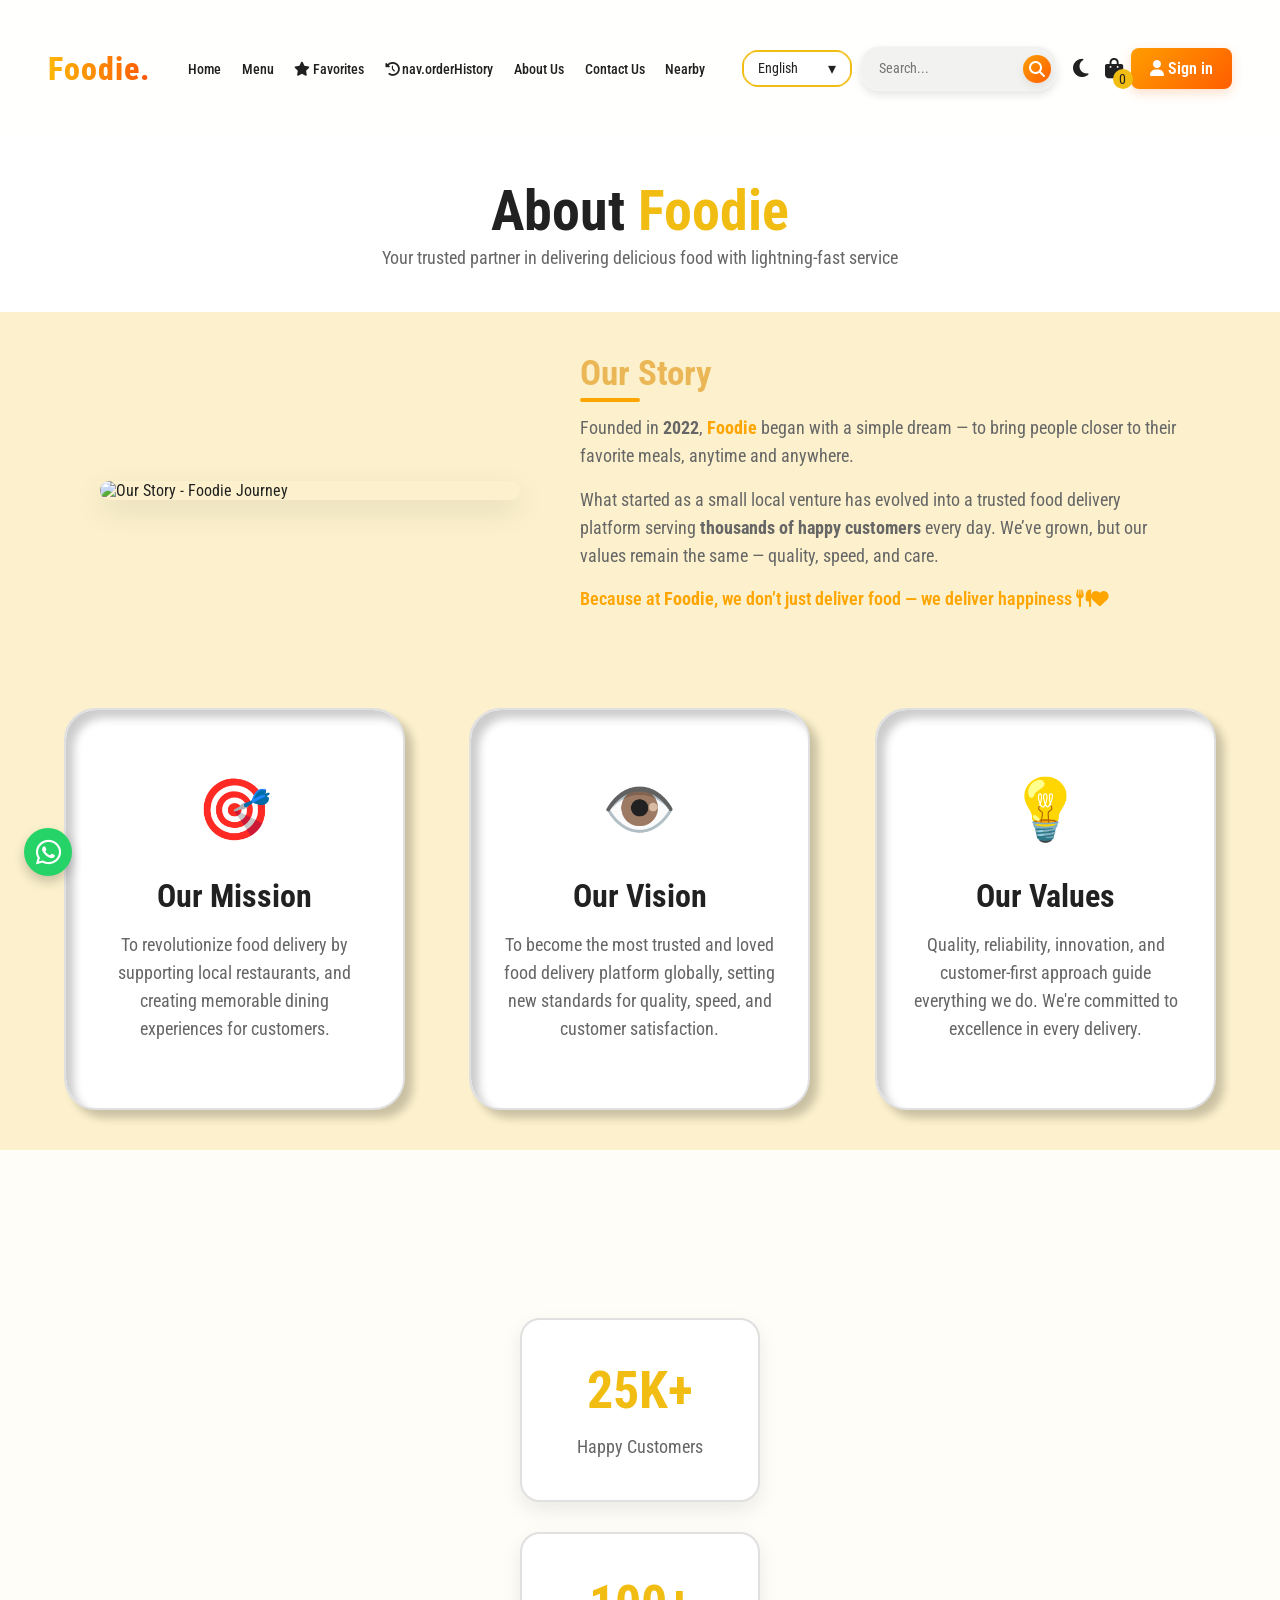
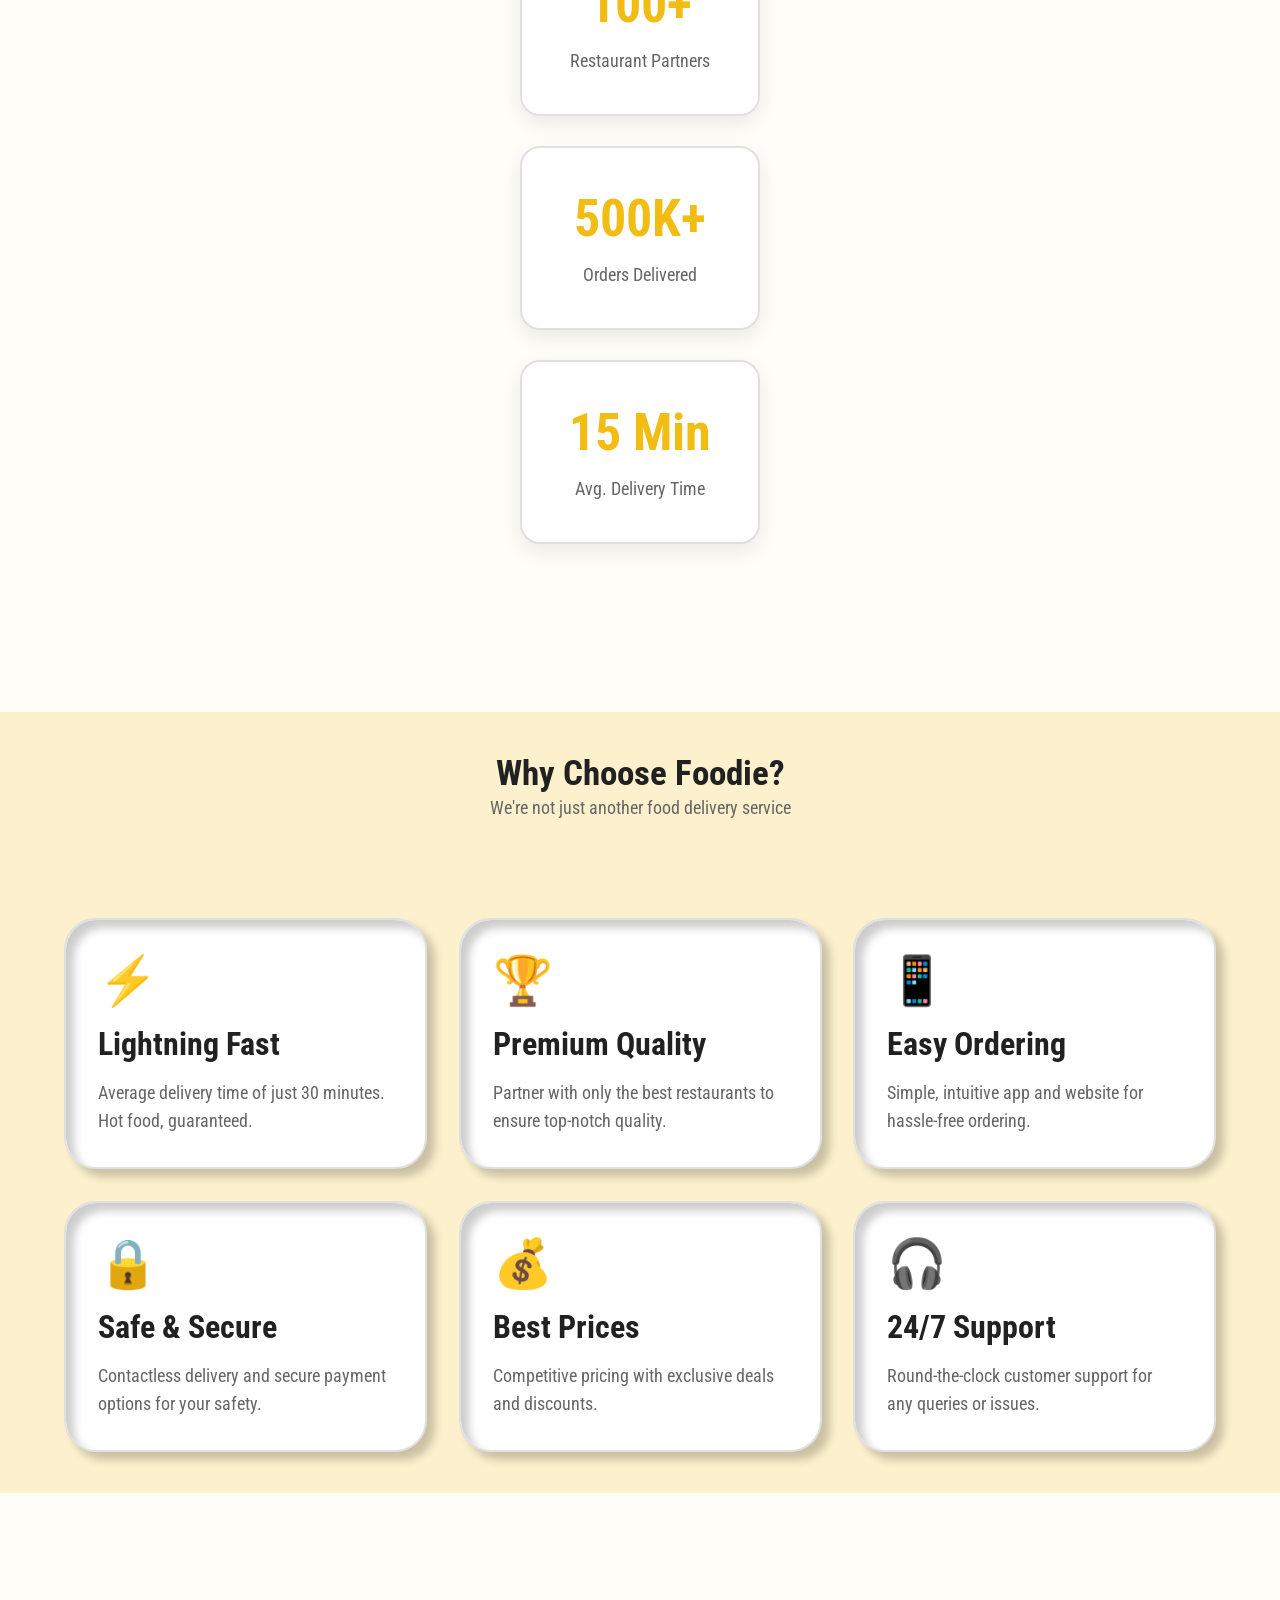
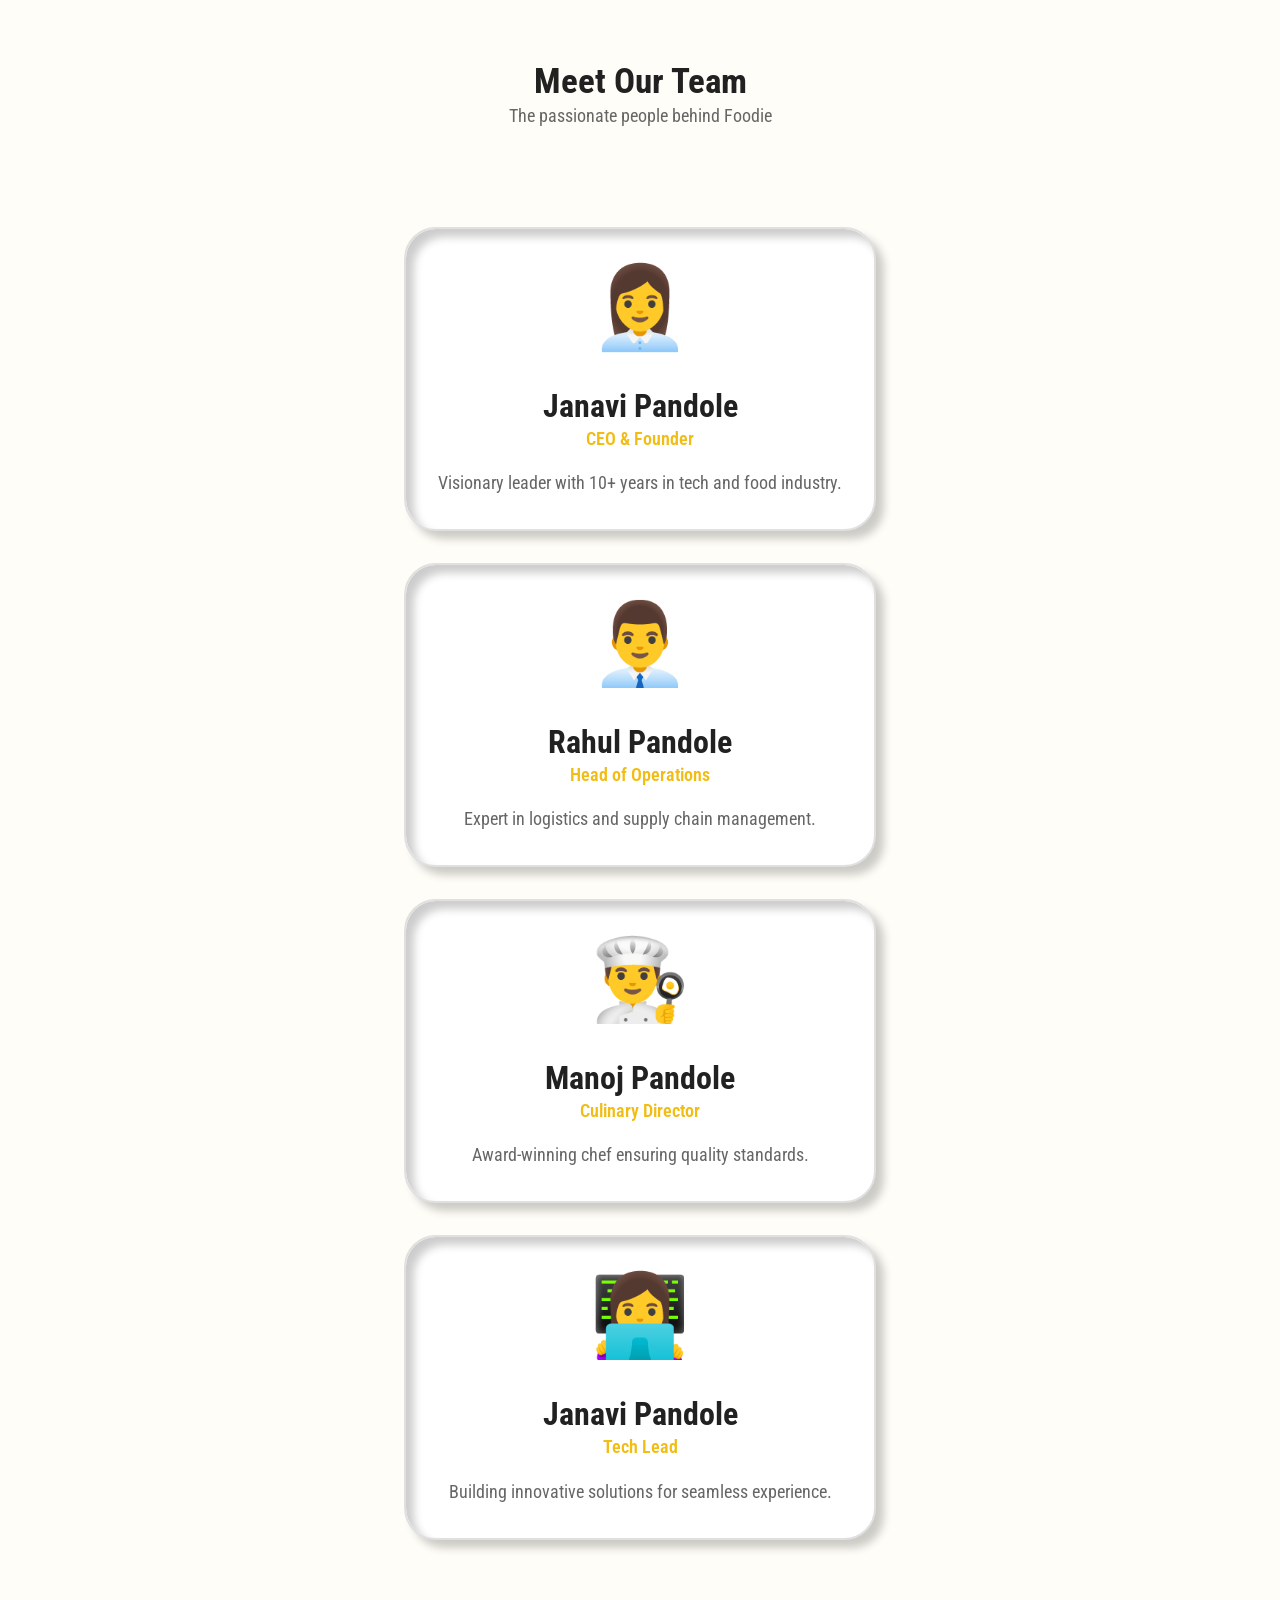
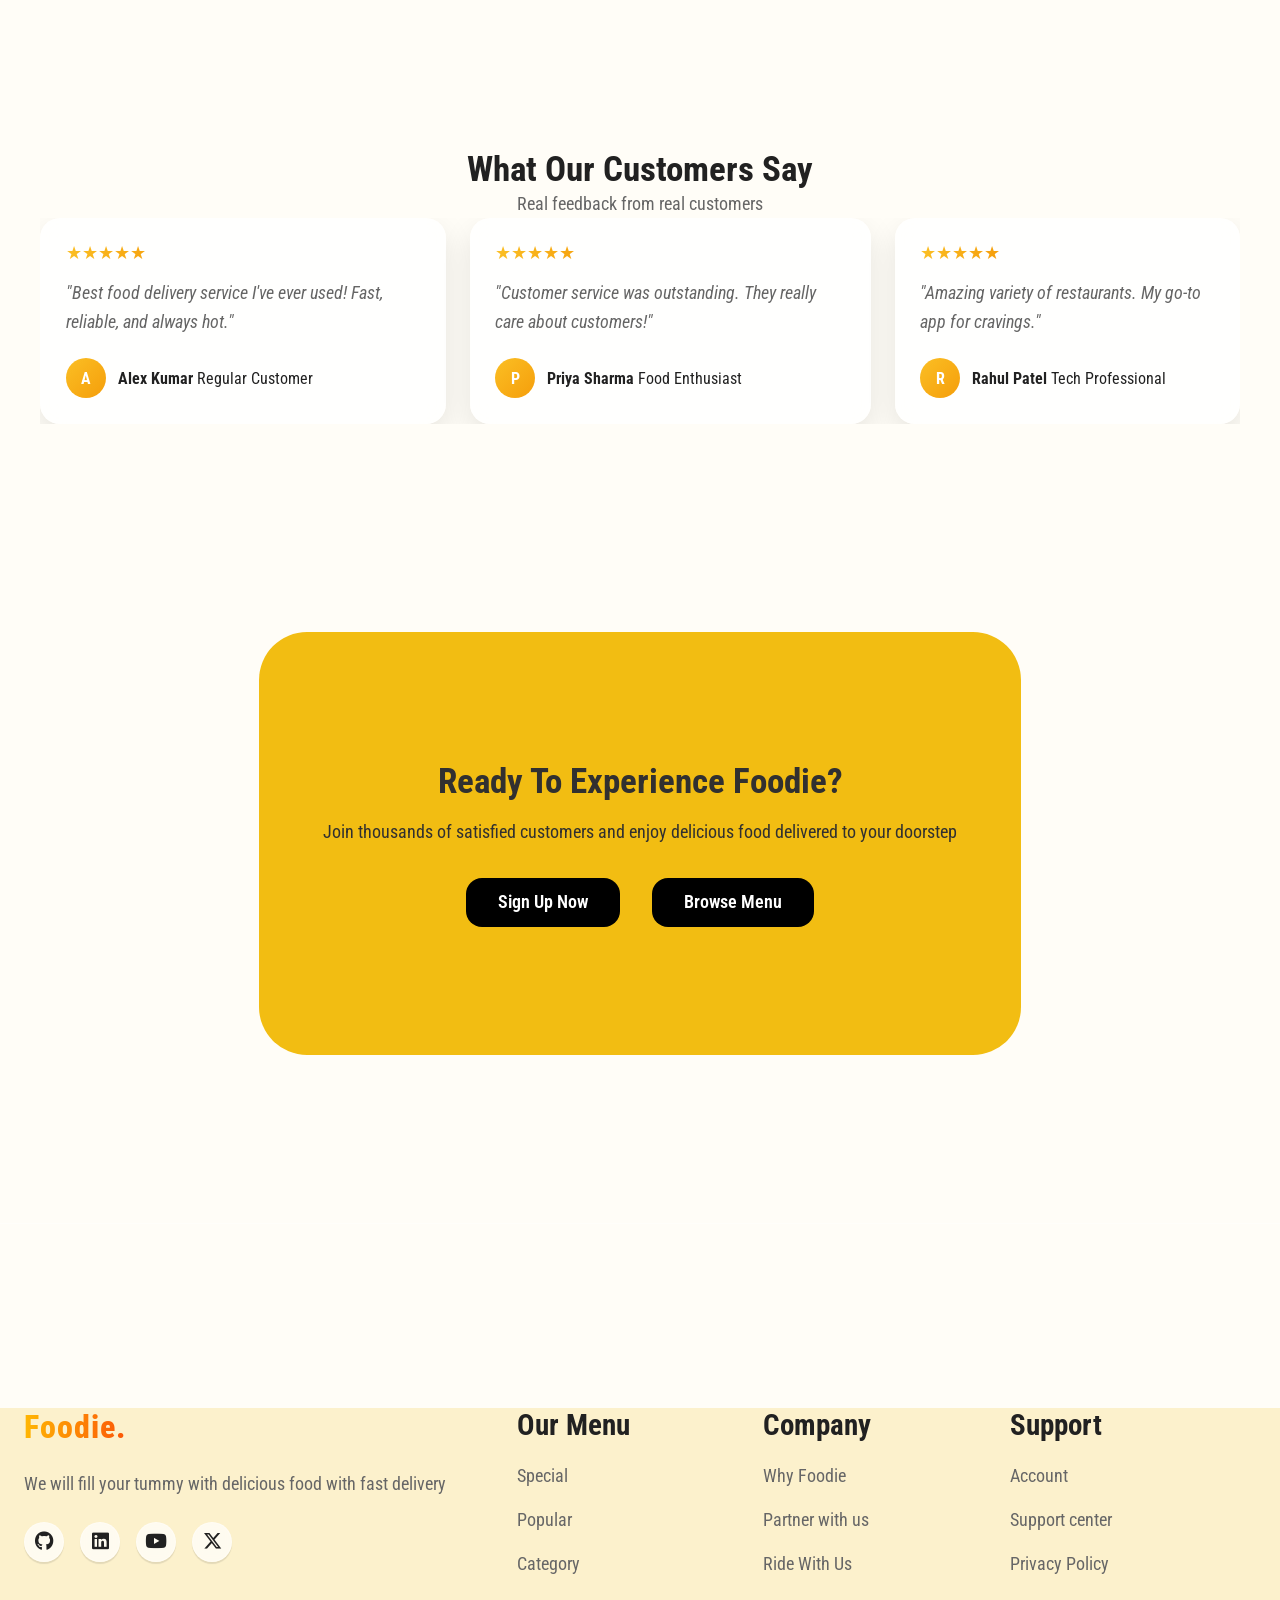
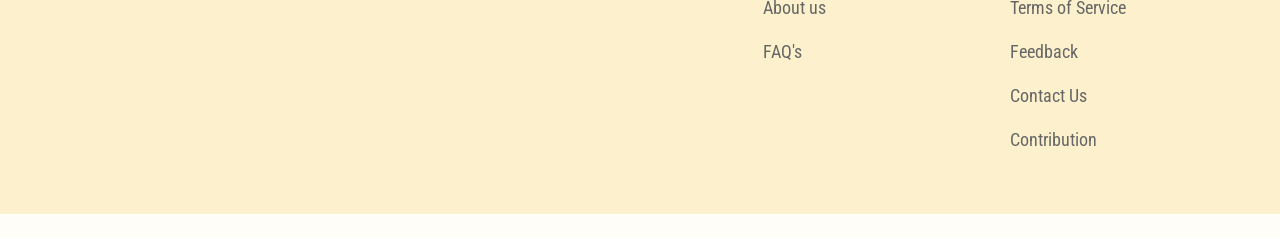
==== commit 623f5df2: "feat: add floating feedback script to remaining HTML pages" ====
--- a/html/aboutUs.html
+++ b/html/aboutUs.html
@@ -40,6 +40,7 @@
             <li><a href="./index.html#home" data-i18n="nav.home">Home</a></li>
             <li><a href="./menu.html" data-i18n="nav.menu">Menu</a></li>
             <li><a href="./my-favorites.html" data-i18n="nav.favorites"><i class="fa-solid fa-star"></i> Favorites</a></li>
+            <li><a href="./order-history.html" data-i18n="nav.orderHistory"><i class="fa-solid fa-clock-rotate-left"></i> Order History</a></li>
             <li><a href="./aboutUs.html" data-i18n="nav.about">About Us</a></li>
             <li><a href="./contactUs.html" data-i18n="nav.contact">Contact Us</a></li>
             <li><a href="./nearbyres.html" data-i18n="nav.nearby">Nearby</a></li>
@@ -371,8 +372,8 @@
             <p data-i18n="aboutUs.cta.subtitle">Join thousands of satisfied customers and enjoy delicious food delivered
                 to your doorstep</p>
             <div class="cta-buttons">
-                <a href="../html/signup.html" class="cta-btn primary" data-i18n="aboutUs.cta.signUp">Sign Up Now</a>
-                <a href="../html/menu.html" class="cta-btn primary" data-i18n="aboutUs.cta.browseMenu">Browse Menu</a>
+                <a href="./signup.html" class="cta-btn primary" data-i18n="aboutUs.cta.signUp">Sign Up Now</a>
+                <a href="./menu.html" class="cta-btn primary" data-i18n="aboutUs.cta.browseMenu">Browse Menu</a>
             </div>
         </div>
     </section>
@@ -477,6 +478,7 @@
     <script src="../js/performance-patches.js"></script>
 <script src="../js/app.js"></script>
 
+    <script src="../js/floating-feedback.js"></script>
 </body>
 
-</html>+</html>
--- a/css/aboutUs.css
+++ b/css/aboutUs.css
@@ -0,0 +1,756 @@
+/* ===========================
+   CSS CUSTOM PROPERTIES
+   =========================== */
+:root {
+    /* Light theme (default) */
+    --lead: #212121;
+    --gold-finger: #F2BD12;
+    --eye-ball: #FFFDF7;
+    --hint-yellow: #FCF1CC;
+    --pure-while: #FFF;
+    --text-primary: #212121;
+    --text-secondary: #666666;
+    --bg-primary: #FFFDF7;
+    --bg-secondary: #FFF;
+    --bg-accent: #FCF1CC;
+    --border-color: #E0E0E0;
+    --shadow: rgba(0, 0, 0, 0.1);
+    --shadow-strong: rgba(0, 0, 0, 0.2);
+    --navbar-bg: transparent;
+    --logo-color: #111;
+
+    /* Spacing Scale */
+    --space-xs: 0.5rem;
+    --space-sm: 1rem;
+    --space-md: 2rem;
+    --space-lg: 4rem;
+    --space-xl: 6rem;
+    --space-2xl: 8rem;
+
+    /* Border Radius */
+    --radius-sm: 1rem;
+    --radius-md: 2rem;
+    --radius-lg: 3rem;
+
+    /* Transitions */
+    --transition-fast: 0.2s ease;
+    --transition-normal: 0.3s ease;
+    --transition-slow: 0.5s ease;
+
+    /* Typography Scale */
+    --text-xs: 1.1rem;
+    --text-sm: 1.2rem;
+    --text-base: 1.5rem;
+    --text-lg: 1.8rem;
+    --text-xl: 2rem;
+    --text-2xl: 3rem;
+    --text-3xl: 4rem;
+    --text-4xl: 5.6vw;
+}
+
+[data-theme="dark"] {
+    /* Dark theme */
+    --lead: #E0E0E0;
+    --gold-finger: #F2BD12;
+    --eye-ball: #1A1A1A;
+    --hint-yellow: #2D2D2D;
+    --pure-while: #2D2D2D;
+    --text-primary: #E0E0E0;
+    --text-secondary: #B0B0B0;
+    --bg-primary: #1A1A1A;
+    --bg-secondary: #2D2D2D;
+    --bg-accent: #2D2D2D;
+    --border-color: #404040;
+    --shadow: rgba(0, 0, 0, 0.3);
+    --shadow-strong: rgba(0, 0, 0, 0.5);
+    --navbar-bg: transparent;
+    --logo-color: #fff;
+}
+
+
+/* Reduced Motion Support */
+@media (prefers-reduced-motion: reduce) {
+
+    *,
+    *::before,
+    *::after {
+        animation-duration: 0.01ms !important;
+        animation-iteration-count: 1 !important;
+        transition-duration: 0.01ms !important;
+        scroll-behavior: auto !important;
+    }
+}
+
+/* ===========================
+   TYPOGRAPHY
+   =========================== */
+h1 {
+    text-transform: capitalize;
+    font-size: var(--text-4xl);
+    color: var(--text-primary);
+    transition: color var(--transition-normal);
+}
+
+h1 span {
+    color: var(--gold-finger);
+}
+
+h2 {
+    font-size: var(--text-3xl);
+    text-transform: capitalize;
+    color: var(--text-primary);
+    transition: color var(--transition-normal);
+}
+
+h3 {
+    font-size: var(--text-xl);
+    text-transform: capitalize;
+    color: var(--text-primary);
+    transition: color var(--transition-normal);
+}
+
+h4 {
+    font-size: var(--text-lg);
+    color: var(--text-primary);
+    transition: color var(--transition-normal);
+}
+
+h5 {
+    text-transform: capitalize;
+    font-size: var(--text-sm);
+    letter-spacing: 0.2rem;
+    color: var(--gold-finger);
+}
+
+p {
+    font-size: var(--text-base);
+    color: var(--text-secondary);
+    line-height: 1.8;
+    font-weight: 400;
+    transition: color var(--transition-normal);
+}
+
+.para {
+    margin-block: var(--space-md);
+    max-width: 550px;
+}
+
+/* ===========================
+   HERO SECTION
+   =========================== */
+.hero {
+    background: var(--bg-secondary);
+    padding: var(--space-2xl) var(--space-lg);
+    text-align: center;
+    transition: background-color var(--transition-slow);
+}
+
+/* ===========================
+   STORY SECTION
+   =========================== */
+.story-section {
+   background: var(--bg-accent);
+  padding: 100px 20px;
+  display: flex;
+  justify-content: center;
+}
+
+.story-wrapper {
+  display: flex;
+  align-items: center;
+  justify-content: center;
+  flex-wrap: wrap;
+  max-width: 1200px;
+  gap: 60px;
+}
+
+.story-image img {
+  width: 420px;
+  border-radius: 25px;
+  box-shadow: 0 10px 30px rgba(0, 0, 0, 0.1);
+  transition: transform 0.5s ease;
+}
+
+.story-image img:hover {
+  transform: scale(1.05);
+}
+
+.story-text {
+  max-width: 600px;
+  color: #333;
+}
+
+.story-title {
+  font-size: 2.5rem;
+  font-weight: 700;
+  color: #ebb756;
+  margin-bottom: 20px;
+  position: relative;
+}
+
+.story-title::after {
+  content: "";
+  position: absolute;
+  bottom: -8px;
+  left: 0;
+  width: 60px;
+  height: 4px;
+  background: #ffa502;
+  border-radius: 2px;
+}
+
+.story-intro {
+  font-size: 1.1rem;
+  line-height: 1.8;
+  margin-bottom: 15px;
+}
+
+.story-text p {
+  font-size: 1.05rem;
+  line-height: 1.7;
+  margin-bottom: 15px;
+}
+
+.story-highlight {
+  font-weight: 600;
+  color:  #ffa502;
+  font-size: 1.1rem;
+}
+
+.brand {
+  color:  #ffa502;
+  font-weight: 700;
+}
+
+.highlight-text {
+  color: #ffa502;
+}
+
+.foodie-color {
+  color: #ebb756;
+}
+
+@media (max-width: 768px) {
+  .story-wrapper {
+    flex-direction: column;
+    text-align: center;
+  }
+  .story-title::after {
+    left: 50%;
+    transform: translateX(-50%);
+  }
+  .story-image img {
+    width: 100%;
+    max-width: 360px;
+  }
+}
+
+
+/* ===========================
+   MISSION SECTION
+   =========================== */
+.mission-section {
+    background: var(--bg-accent);
+    padding: var(--space-2xl) var(--space-lg);
+    transition: background-color var(--transition-slow);
+    container-type: inline-size;
+}
+
+.mission-container {
+    max-width: 1400px;
+    margin: 0 auto;
+    display: grid;
+    grid-template-columns: repeat(auto-fit, minmax(min(100%, 300px), 1fr));
+    gap: var(--space-lg);
+}
+
+.mission-card {
+    text-align: center;
+    padding: var(--space-lg) var(--space-md);
+    background: var(--bg-secondary);
+    border-radius: var(--radius-md);
+    border: 2px solid var(--border-color);
+    box-shadow: var(--shadow-strong) 8px 8px 8px, var(--shadow-strong) 8px 8px 8px inset;
+    transition: all var(--transition-slow);
+    contain: layout style paint;
+}
+
+.mission-card:hover {
+    transform: translateY(-10px);
+}
+
+.mission-card:focus-within {
+    outline: 3px solid var(--gold-finger);
+    outline-offset: 4px;
+}
+
+.mission-icon {
+    font-size: 60px;
+    margin-bottom: var(--space-md);
+}
+
+.mission-card h3 {
+    margin-bottom: var(--space-sm);
+}
+
+/* ===========================
+   STATS SECTION
+   =========================== */
+
+.stats-section {
+    max-width: 1400px;
+    margin: var(--space-2xl) auto;
+    padding: 0 var(--space-lg);
+}
+
+.stats-container {
+    display: grid;
+    grid-template-columns: repeat(auto-fit, minmax(240px, 1fr));
+    gap: 30px;
+    align-items: stretch;
+}
+
+.stat-card {
+    text-align: center;
+    padding: 40px 25px;
+    background: var(--bg-secondary);
+    border-radius: 20px;
+    border: 2px solid var(--border-color);
+
+    box-shadow:
+        0 8px 20px rgba(0,0,0,0.08);
+
+    transition: all 0.3s ease;
+
+    /* FIX */
+    contain: none;
+}
+
+.stat-card:hover {
+    transform: translateY(-8px);
+}
+
+.stat-number {
+    font-size: 52px;
+    font-weight: 700;
+    color: var(--gold-finger);
+    margin-bottom: 12px;
+}
+
+.stat-label {
+    font-size: 18px;
+    color: var(--text-secondary);
+    line-height: 1.5;
+}
+
+/* ===========================
+   WHY CHOOSE SECTION
+   =========================== */
+.why-choose-section {
+    background: var(--bg-accent);
+    padding: var(--space-2xl) var(--space-lg);
+    container-type: inline-size;
+}
+
+.why-choose-header {
+    text-align: center;
+    margin-bottom: var(--space-xl);
+}
+
+.features-grid {
+    max-width: 1400px;
+    margin: 0 auto;
+    display: grid;
+    grid-template-columns: repeat(auto-fit, minmax(min(100%, 300px), 1fr));
+    gap: var(--space-md);
+}
+
+.feature-card {
+    padding: var(--space-md);
+    background: var(--bg-secondary);
+    border-radius: var(--radius-md);
+    border: 2px solid var(--border-color);
+    box-shadow: var(--shadow-strong) 8px 8px 8px, var(--shadow-strong) 8px 8px 8px inset;
+    transition: all var(--transition-slow);
+    contain: layout style paint;
+}
+
+.feature-card:hover {
+    transform: translateY(-5px);
+}
+
+.feature-card:focus-within {
+    outline: 3px solid var(--gold-finger);
+    outline-offset: 4px;
+}
+
+.feature-icon {
+    font-size: 48px;
+    margin-bottom: var(--space-sm);
+}
+
+.feature-card h3 {
+    margin-bottom: var(--space-sm);
+}
+
+.feature-card p {
+    line-height: 1.6;
+}
+/* ===========================
+   TEAM SECTION
+   =========================== */
+
+.team-section {
+    max-width: 1400px;
+    margin: var(--space-2xl) auto;
+    padding: 0 var(--space-lg);
+}
+
+.team-header {
+    text-align: center;
+    margin-bottom: var(--space-xl);
+}
+
+.team-grid {
+    display: grid;
+    grid-template-columns: repeat(auto-fit, minmax(250px, 1fr));
+    gap: var(--space-md);
+}
+
+.team-card {
+    text-align: center;
+    padding: var(--space-md);
+    background: var(--bg-secondary);
+    border-radius: var(--radius-md);
+    border: 2px solid var(--border-color);
+    box-shadow: var(--shadow-strong) 8px 8px 8px,
+                var(--shadow-strong) 8px 8px 8px inset;
+    transition: all var(--transition-slow);
+
+    /* FIX */
+    contain: none;
+}
+
+.team-card:hover {
+    transform: translateY(-10px);
+}
+
+.team-card:focus-within {
+    outline: 3px solid var(--gold-finger);
+    outline-offset: 4px;
+}
+
+.team-photo {
+    font-size: 80px;
+    margin-bottom: var(--space-md);
+}
+
+.team-role {
+    color: var(--gold-finger);
+    font-weight: 600;
+    margin-bottom: var(--space-sm);
+    font-size: 1.3rem;
+}
+
+.team-bio {
+    color: var(--text-secondary);
+    font-size: var(--text-sm);
+    line-height: 1.6;
+}
+/* ===========================
+   TESTIMONIALS SECTION
+   =========================== */
+.testimonial-slider {
+    overflow: hidden;
+    max-width: 1200px;
+    margin: auto;
+}
+
+.testimonial-track {
+    display: flex;
+    gap: 1.5rem;
+    animation: scroll 25s linear infinite;
+}
+
+.testimonial-slider:hover .testimonial-track {
+    animation-play-state: paused;
+}
+
+/* Infinite scroll illusion */
+@keyframes scroll {
+    from { transform: translateX(0); }
+    to { transform: translateX(-50%); }
+}
+
+/* CARD */
+.testimonial-card {
+    min-width: 320px;
+    background: rgba(255, 255, 255, 0.8);
+    backdrop-filter: blur(12px);
+    border-radius: 20px;
+    padding: 1.6rem;
+    box-shadow: 0 12px 30px rgba(0,0,0,0.1);
+    transition: transform 0.3s ease;
+}
+
+.testimonial-card:hover {
+    transform: translateY(-8px);
+}
+
+/* STAR SYSTEM */
+.stars {
+    position: relative;
+    width: 100px;
+    height: 20px;
+    background: repeating-linear-gradient(
+        90deg,
+        #ddd 0 20px,
+        transparent 20px 20px
+    );
+    mask: url("data:image/svg+xml,%3Csvg xmlns='http://www.w3.org/2000/svg' viewBox='0 0 100 20'%3E%3Ctext x='0' y='16' font-size='18'%3E★★★★★%3C/text%3E%3C/svg%3E") no-repeat;
+    margin-bottom: 1rem;
+}
+
+.stars-fill {
+    position: absolute;
+    height: 100%;
+    width: 0;
+    background: linear-gradient(90deg, #fbbf24, #f59e0b);
+    animation: fillStars 1.2s ease forwards;
+}
+
+@keyframes fillStars {
+    from { width: 0; }
+    to { width: var(--rating-width); }
+}
+
+/* TEXT */
+.testimonial-text {
+    font-style: italic;
+    line-height: 1.6;
+    margin-bottom: 1.4rem;
+}
+.testimonials-header {
+    text-align: center;
+}
+
+/* AUTHOR */
+.testimonial-author {
+    display: flex;
+    align-items: center;
+    gap: 0.75rem;
+}
+
+.author-avatar {
+    width: 40px;
+    height: 40px;
+    border-radius: 50%;
+    background: linear-gradient(135deg, #fbbf24, #f59e0b);
+    color: #fff;
+    display: grid;
+    place-items: center;
+    font-weight: 700;
+}
+
+/* ===========================
+   CTA SECTION
+   =========================== */
+.cta-section {
+    max-width: 1400px;
+    margin: var(--space-2xl) auto;
+    padding: 0 var(--space-lg);
+}
+
+.cta-content {
+    text-align: center;
+    padding: var(--space-2xl) var(--space-lg);
+    background: var(--gold-finger);
+    border-radius: var(--radius-lg);
+    position: relative;
+    overflow: hidden;
+}
+
+.cta-content h2 {
+    margin-bottom: var(--space-sm);
+    color: rgb(49, 48, 48);
+}
+
+.cta-content p {
+    font-size: var(--text-base);
+    color: rgb(49, 48, 48);
+    margin-bottom: var(--space-md);
+}
+
+.cta-buttons {
+    display: flex;
+    gap: var(--space-md);
+    justify-content: center;
+    flex-wrap: wrap;
+}
+
+.cta-btn {
+    padding: 0.9rem 2rem;
+    border-radius: var(--radius-sm);
+    text-decoration: none;
+    font-weight: 600;
+    font-size: 1.1rem;
+    transition: all var(--transition-normal);
+    cursor: pointer;
+    border: none;
+    display: inline-block;
+}
+
+.cta-btn:focus {
+    outline: 3px solid var(--lead);
+    outline-offset: 4px;
+}
+
+.cta-btn.primary {
+    background: black;
+    color: white;
+}
+
+.cta-btn.primary:hover {
+    transform: translateY(-3px);
+    box-shadow: 0 10px 30px rgba(0, 0, 0, 0.3);
+}
+
+.cta-btn.primary:active {
+    transform: translateY(-1px);
+}
+
+.cta-btn.secondary {
+    background: transparent;
+    color: var(--lead);
+    border: 2px solid var(--lead);
+}
+
+.cta-btn.secondary:hover {
+    background: var(--lead);
+    color: var(--gold-finger);
+    transform: translateY(-3px);
+}
+
+.cta-btn.secondary:active {
+    transform: translateY(-1px);
+}
+
+/* ===========================
+   RESPONSIVE DESIGN
+   =========================== */
+
+/* Container Queries for Modern Responsive Design */
+@container (max-width: 800px) {
+    .story-container {
+        grid-template-columns: 1fr;
+    }
+}
+
+/* Traditional Media Queries as Fallback */
+@media screen and (max-width: 1024px) {
+    .story-container {
+        grid-template-columns: 1fr;
+    }
+}
+
+@media screen and (max-width: 800px) {
+    :root {
+        --text-4xl: 3.6rem;
+        --text-3xl: 3rem;
+    }
+
+    h1 {
+        font-size: var(--text-4xl);
+    }
+
+    h2 {
+        font-size: var(--text-3xl);
+    }
+
+    .hero {
+        padding: var(--space-xl) var(--space-md);
+    }
+
+    .story-section,
+    .stats-section,
+    .team-section,
+    .cta-section {
+        margin: var(--space-xl) auto;
+        padding: 0 var(--space-md);
+    }
+
+    .mission-section,
+    .why-choose-section,
+    .testimonials-section {
+        padding: var(--space-xl) var(--space-md);
+    }
+
+    .cta-buttons {
+        flex-direction: column;
+        align-items: stretch;
+    }
+
+    .cta-btn {
+        width: 100%;
+    }
+}
+
+@media screen and (max-width: 480px) {
+    :root {
+        --space-lg: 2rem;
+        --space-xl: 4rem;
+        --space-2xl: 5rem;
+    }
+
+    .story-image {
+        padding: var(--space-lg);
+    }
+
+    .image-placeholder {
+        font-size: 80px;
+    }
+
+    .mission-icon,
+    .feature-icon {
+        font-size: 40px;
+    }
+
+    .team-photo {
+        font-size: 60px;
+    }
+}
+
+/* High Contrast Mode Support */
+@media (prefers-contrast: high) {
+
+    .mission-card,
+    .stat-card,
+    .feature-card,
+    .team-card,
+    .testimonial-card {
+        border-width: 3px;
+    }
+
+    .cta-btn {
+        border-width: 3px;
+    }
+}
+
+/* Print Styles */
+@media print {
+
+    .cta-section,
+    .cta-buttons {
+        display: none;
+    }
+
+    .mission-card,
+    .stat-card,
+    .feature-card,
+    .team-card,
+    .testimonial-card {
+        break-inside: avoid;
+        box-shadow: none;
+        border: 1px solid #000;
+    }
+}
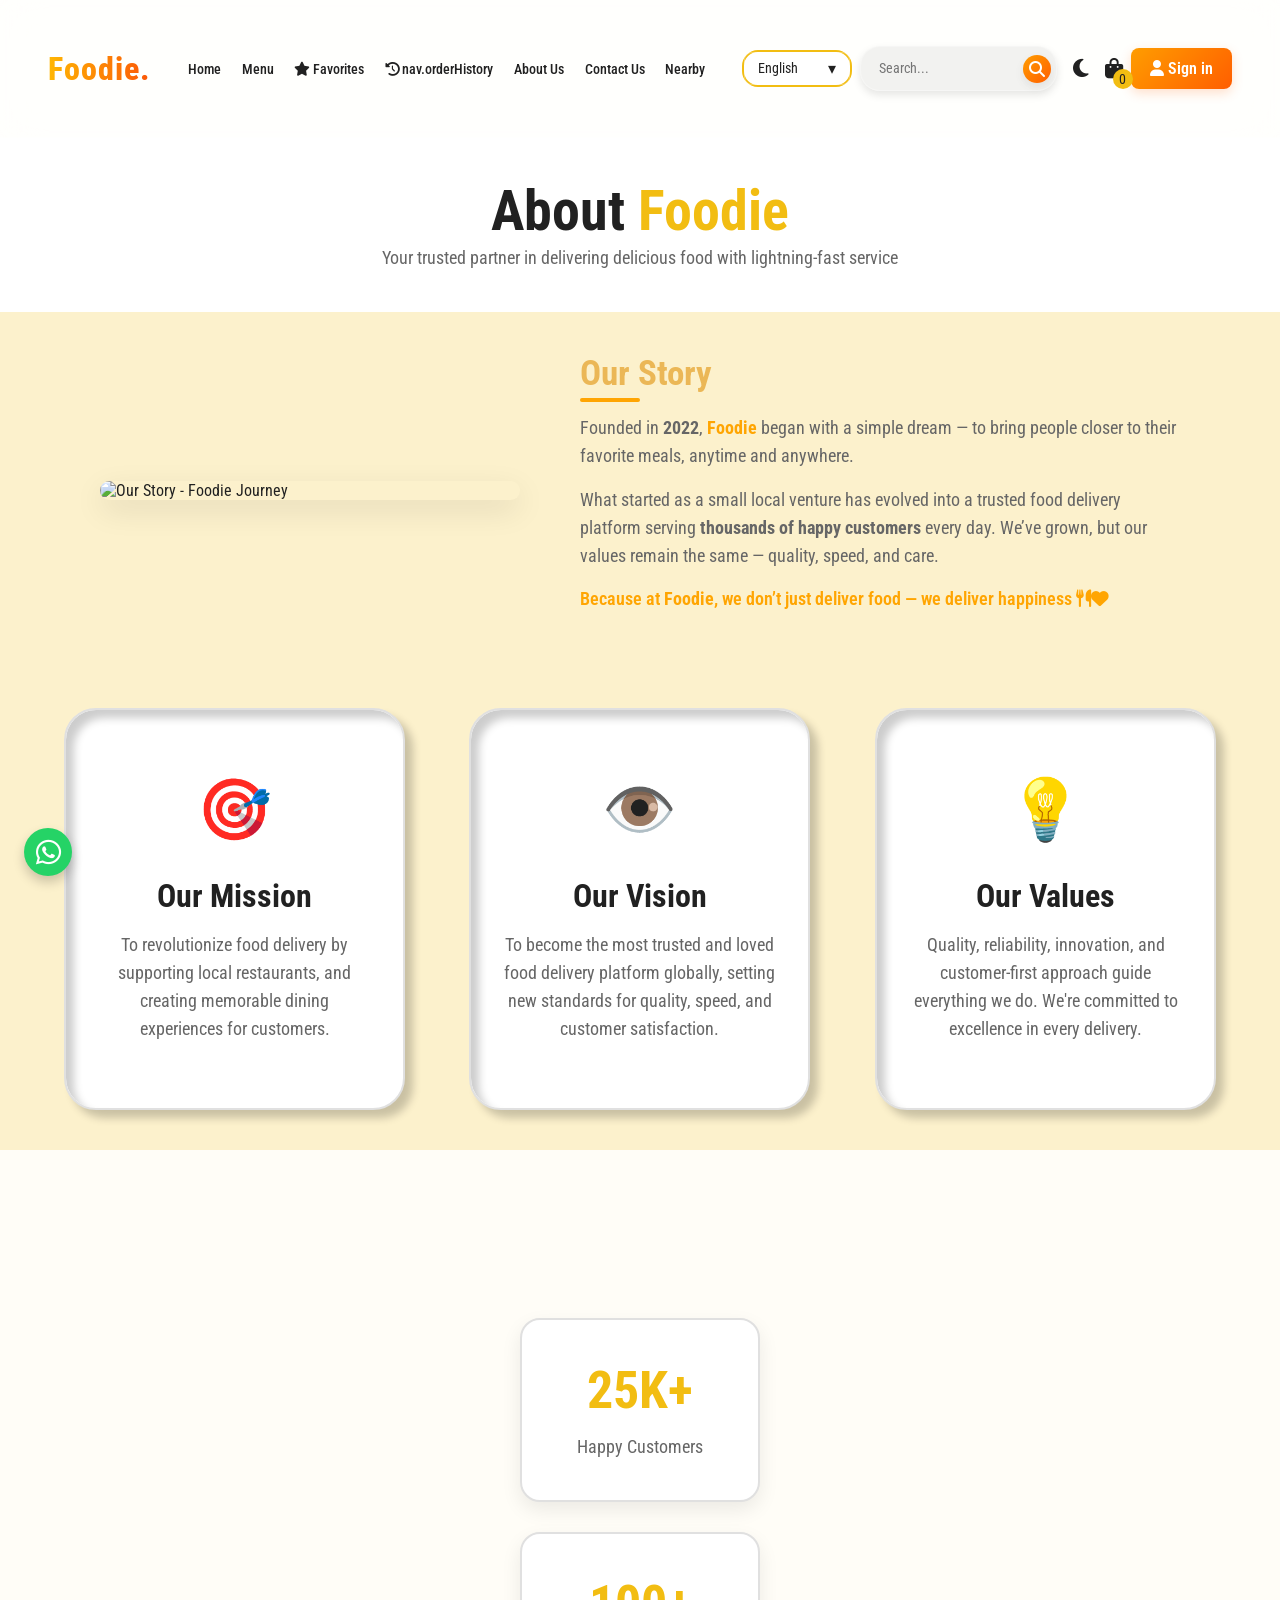
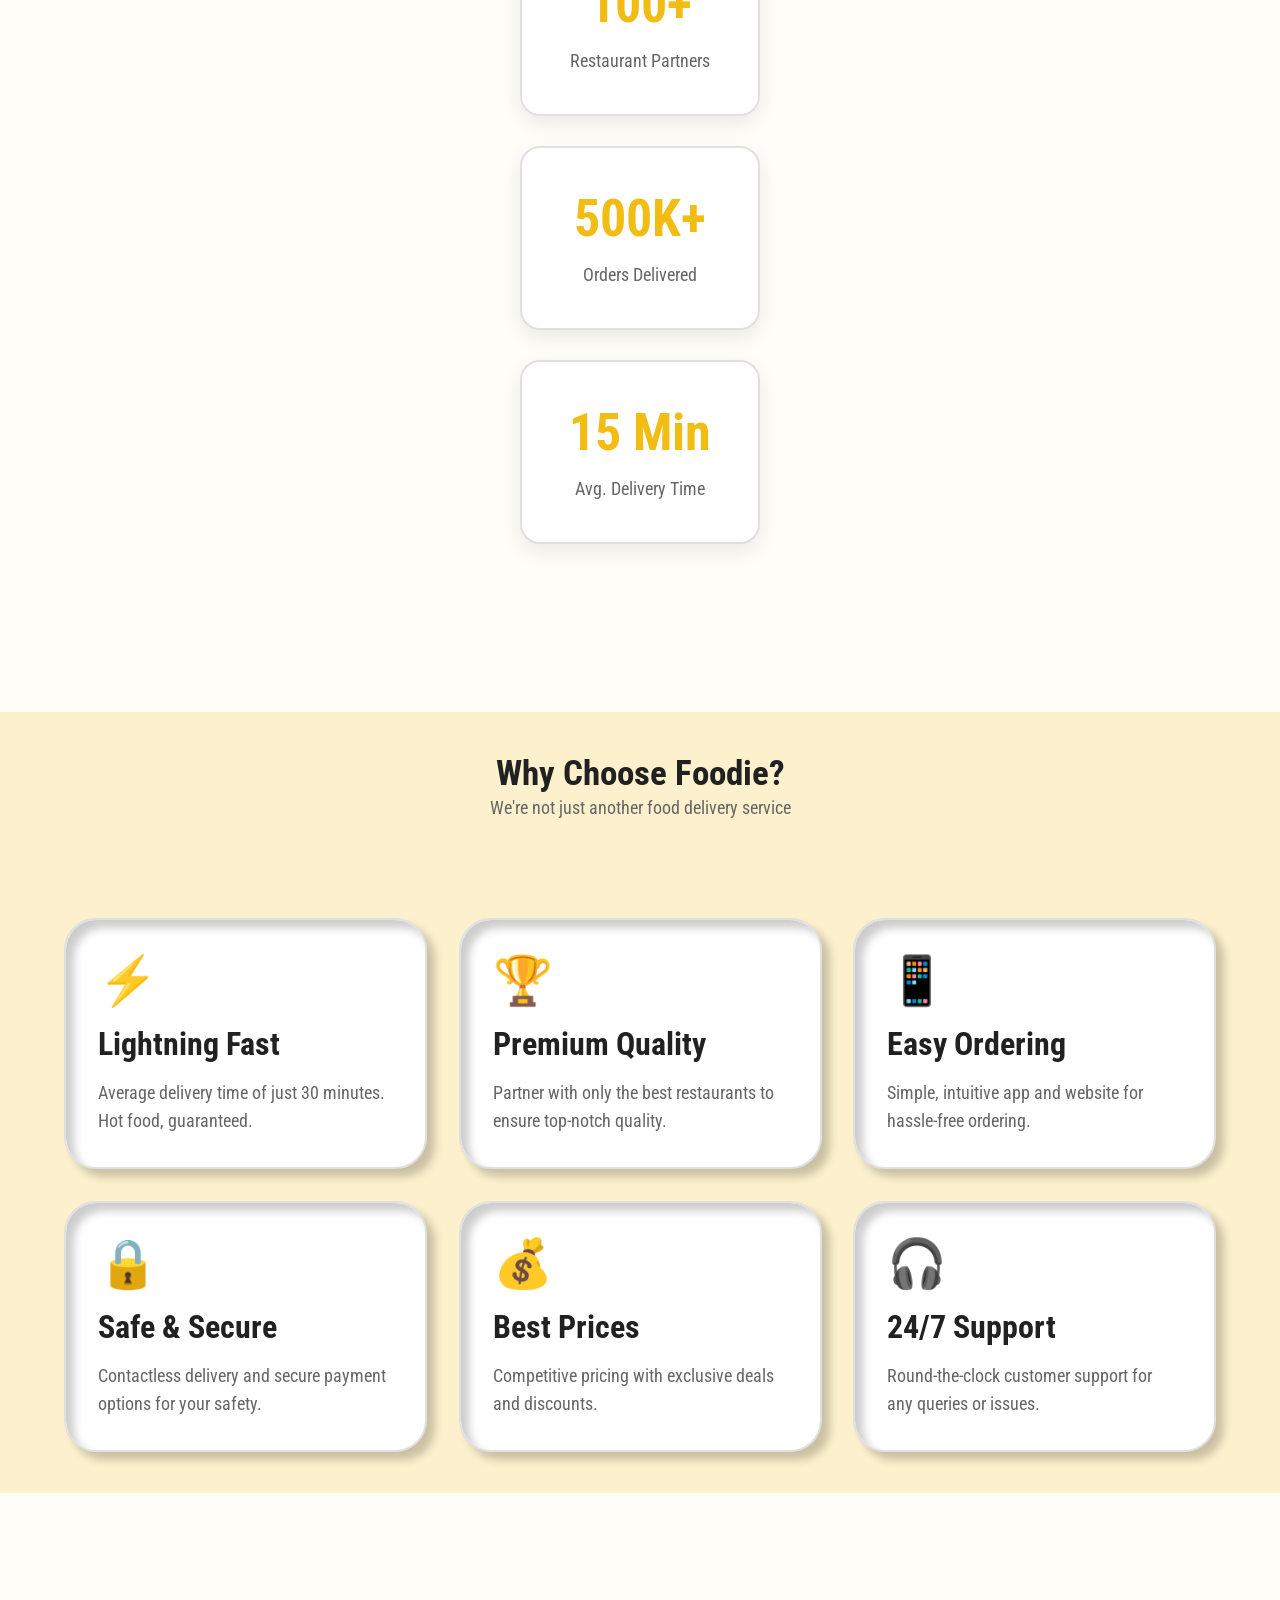
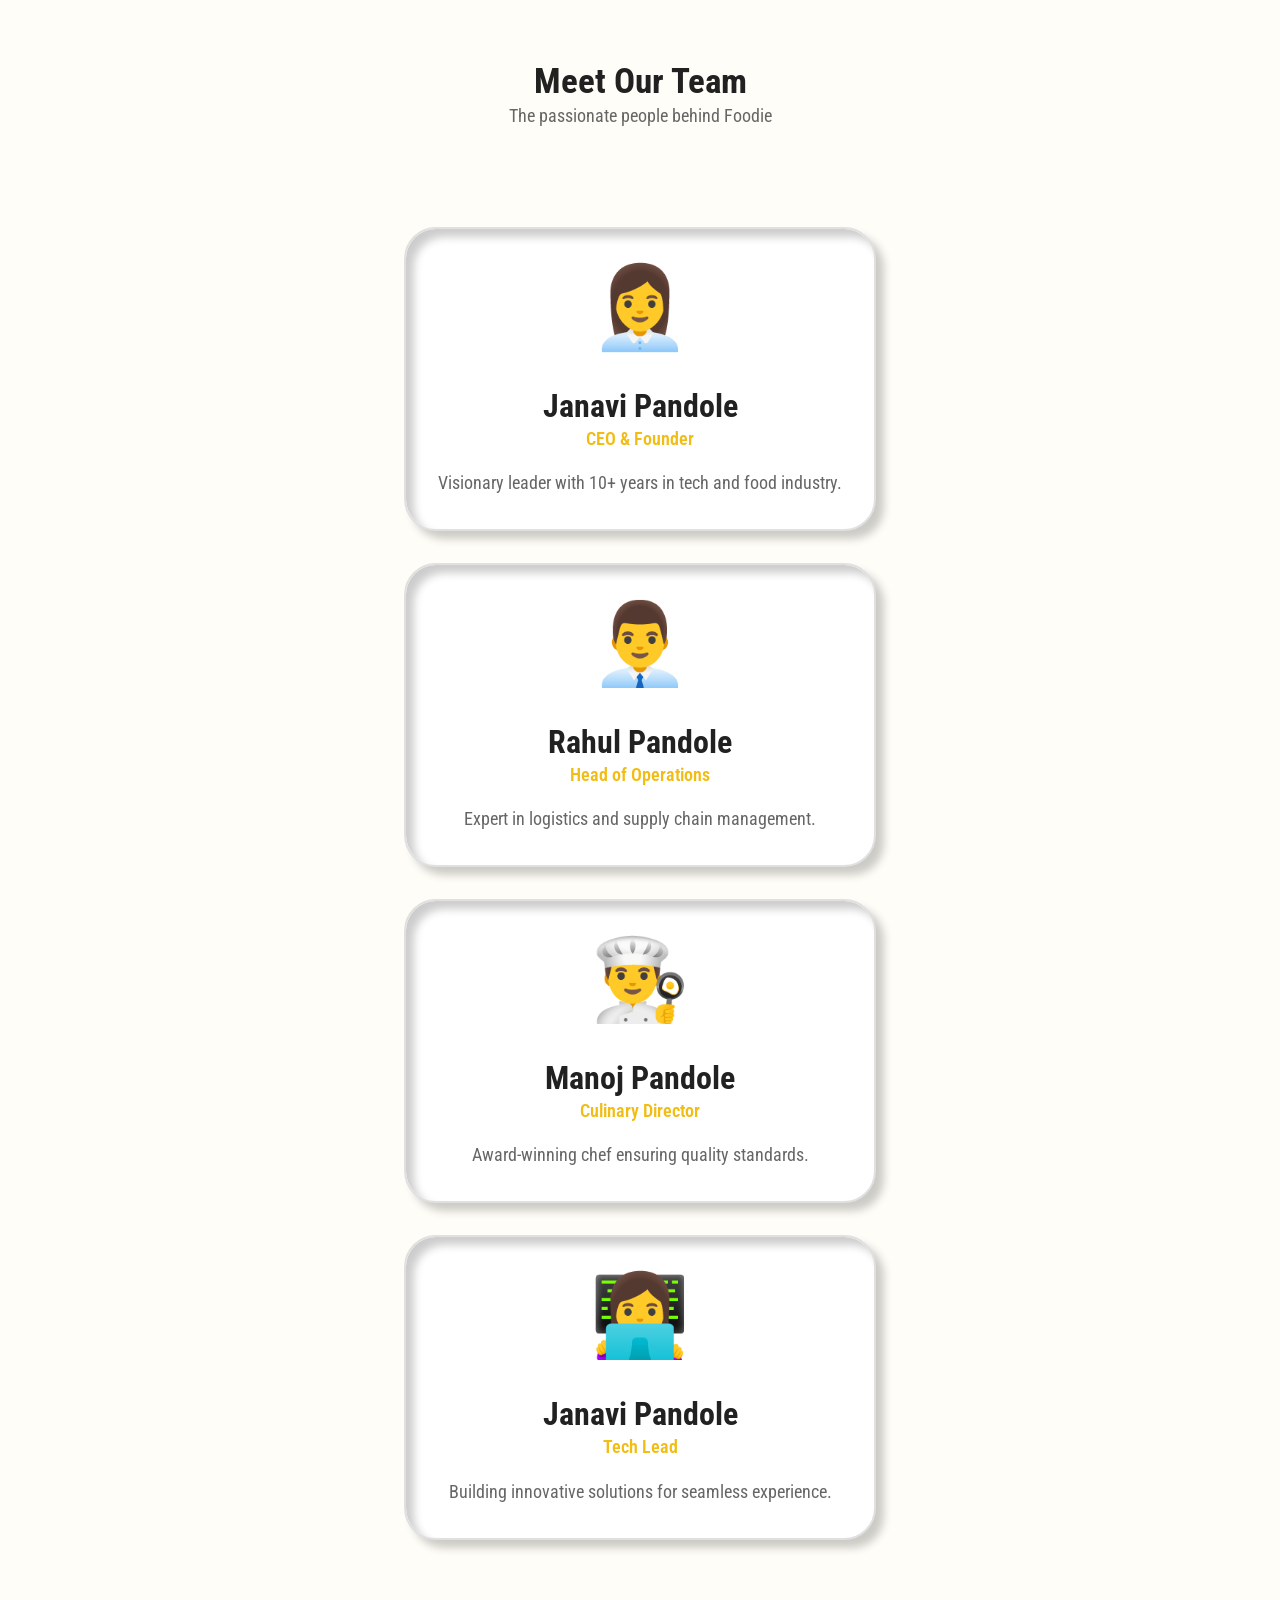
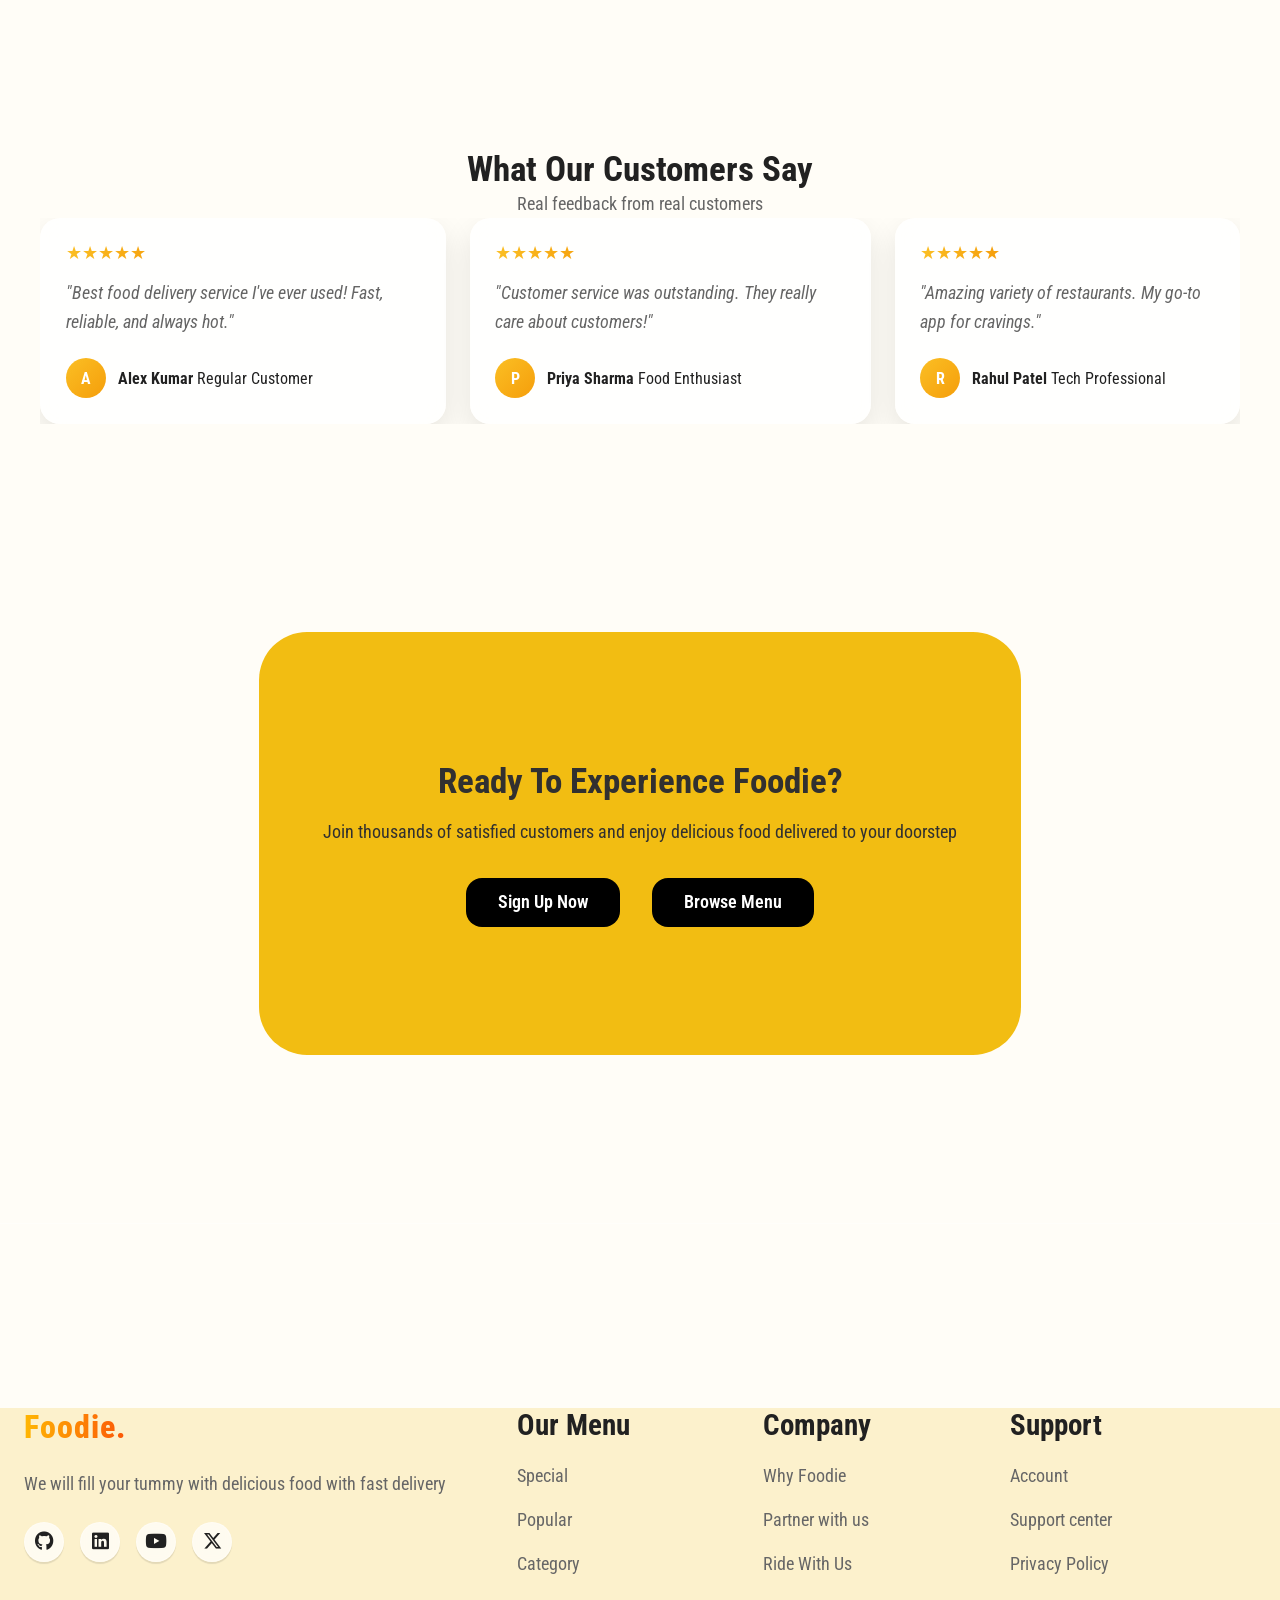
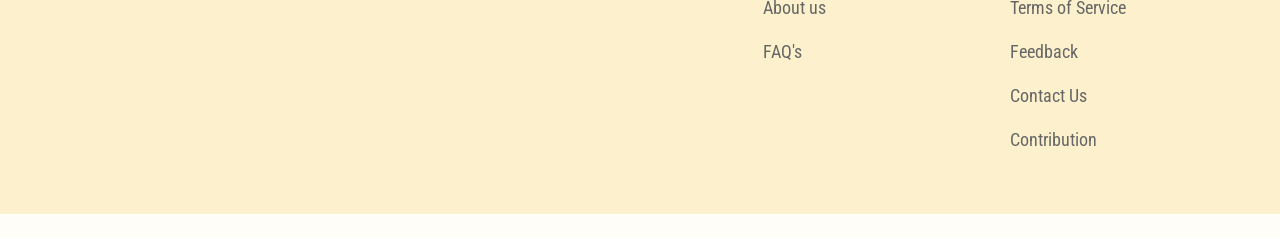
==== commit a7e2f44f: "Fixed toggle theme for AboutUS page" ====
--- a/html/aboutUs.html
+++ b/html/aboutUs.html
@@ -389,63 +389,6 @@
     </a>
 
     <script>
-        // Theme Toggle with smooth icon transition
-        (function () {
-            const themeToggles = document.querySelectorAll('.theme-toggle');
-            const html = document.documentElement;
-
-            // Initial theme setting is now handled by the inline script in the head.
-            // This script only updates the icon and sets up event listeners.
-
-            // Update icon based on theme (guarded)
-            function updateThemeIcon() {
-                themeToggles.forEach(toggle => {
-                    if (!toggle) return;
-                    const icon = toggle.querySelector('i');
-                    if (!icon) return;
-                    if (html.getAttribute('data-theme') === 'dark') {
-                        icon.style.transform = 'rotate(360deg) scale(0)';
-                        setTimeout(() => {
-                            icon.className = 'fa-solid fa-sun';
-                            icon.style.transform = 'rotate(0deg) scale(1)';
-                        }, 250);
-                    } else {
-                        icon.style.transform = 'rotate(-360deg) scale(0)';
-                        setTimeout(() => {
-                            icon.className = 'fa-solid fa-moon';
-                            icon.style.transform = 'rotate(0deg) scale(1)';
-                        }, 250);
-                    }
-                });
-            }
-
-            updateThemeIcon(); // Call once on load to set initial icon
-
-            themeToggles.forEach(toggle => {
-                if (toggle) {
-                    toggle.addEventListener('click', () => {
-                        const currentTheme = html.getAttribute('data-theme');
-                        const newTheme = currentTheme === 'dark' ? 'light' : 'dark';
-                        html.setAttribute('data-theme', newTheme);
-                        localStorage.setItem('theme', newTheme);
-                        updateThemeIcon();
-                    });
-                }
-            });
-        })();
-
-        // Mobile Menu Toggle (guarded)
-        (function () {
-            const hamburger = document.querySelector('.hamberger');
-            const mobileMenu = document.querySelector('.mobile-menu');
-            if (hamburger && mobileMenu) {
-                hamburger.addEventListener('click', (e) => {
-                    e.preventDefault();
-                    mobileMenu.classList.toggle('mobile-menu-active');
-                });
-            }
-        })();
-
         // Back to Top (guarded)
         (function () {
             const backToTop = document.querySelector('.back-to-top');
--- a/css/style.css
+++ b/css/style.css
@@ -1,4 +1,4 @@
-    @import url('https://fonts.googleapis.com/css2?family=Lato:ital,wght@0,100;0,300;0,400;0,700;0,900;1,100;1,300;1,400;1,700;1,900&family=Montserrat:wght@100..900&family=Nunito:ital,wght@0,200..1000;1,200..1000&family=PT+Sans:ital,wght@0,400;0,700;1,400;1,700&family=Roboto+Condensed:ital,wght@0,100..900;1,100..900&family=Roboto:wdth,wght@87.5,600&display=swap');
+    @import url('https://fonts.googleapis.com/css2?family=Lato:ital,wght@0,100;0,300;0,400;0,700;1,100;1,300;1,400;1,700;1,900&family=Montserrat:wght@100..900&family=Nunito:ital,wght@0,200..1000;1,200..1000&family=PT+Sans:ital,wght@0,400;0,700;1,400;1,700&family=Roboto+Condensed:ital,wght@0,100..900;1,100..900&family=Roboto:wdth,wght@87.5,600&display=swap');
 
     * {
         padding: 0;
@@ -227,6 +227,20 @@
         width: 150px !important; /* reduce width */
     }
 
+    /* Responsive fix: allow navbar to wrap and reduce header padding to avoid horizontal overflow */
+    @media (max-width: 768px) {
+        header .wrapper,
+        header .navbar.wrapper {
+            padding-inline: 1rem !important;
+        }
+        .navbar {
+            flex-wrap: wrap !important;
+        }
+        .navbar-search input {
+            width: 100px !important;
+        }
+    }
+
     .custom-select {
         width: 110px !important; /* language select shorter */
     }
@@ -256,7 +270,7 @@
             display: none !important;
         }
         .desktop-action .hamberger {
-            display: block !important;
+            display: flex !important;
         }
     }
 
@@ -496,6 +510,10 @@
         font-size: 1.5rem;
         display: none;
         cursor: pointer;
+        align-items: center;
+        justify-content: center;
+        width: 2rem;
+        height: 2rem;
     }
 
     .desktop-action .hamberger i {
@@ -1052,6 +1070,34 @@
         color: #FFFFFF;
     }
 
+    /* FEEDBACK FLOATING BUTTON */
+    .feedback-fab {
+        position: fixed;
+        right: 1rem;
+        top: 50%;
+        transform: translateY(-50%);
+        width: 3rem;
+        height: 3rem;
+        border-radius: 50%;
+        background: var(--gold-finger);
+        color: var(--lead);
+        display: flex;
+        align-items: center;
+        justify-content: center;
+        font-size: 1.5rem;
+        box-shadow: 0 4px 10px var(--shadow-strong);
+        transition: transform 0.3s ease, box-shadow 0.3s ease, background 0.3s ease;
+        z-index: 10;
+        text-decoration: none;
+    }
+
+    .feedback-fab:hover {
+        transform: translateY(-50%) scale(1.1);
+        box-shadow: 0 6px 14px var(--shadow-strong);
+        background: var(--lead);
+        color: var(--pure-while);
+    }
+
     /* --- Responsiveness --- */
 
     /* 1. Tablet and Desktop screens (768px and up) */
@@ -1068,17 +1114,34 @@
         .whatsapp-fab:hover {
             box-shadow: 0 8px 16px var(--shadow-strong);
         }
+
+        .feedback-fab {
+            right: 1.5rem;
+            width: 3.5rem;
+            height: 3.5rem;
+            font-size: 1.8rem;
+            box-shadow: 0 6px 12px var(--shadow-strong);
+        }
+
+        .feedback-fab:hover {
+            box-shadow: 0 8px 16px var(--shadow-strong);
+        }
     }
 
     /* 2. Accessibility: Respect user preference for reduced motion */
     @media (prefers-reduced-motion: reduce) {
-        .whatsapp-fab {
+        .whatsapp-fab, .feedback-fab {
             transition: none;
             animation: none;
         }
 
         .whatsapp-fab:hover {
             transform: none; 
+            box-shadow: 0 6px 12px var(--shadow-strong);
+        }
+
+        .feedback-fab:hover {
+            transform: translateY(-50%);
             box-shadow: 0 6px 12px var(--shadow-strong);
         }
     }
@@ -1094,7 +1157,7 @@
         }
 
         .desktop-action .hamberger {
-            display: block;
+            display: flex;
         }
 
         .desktop-action {
@@ -2628,3 +2691,85 @@
     font-size: 13px !important;
     color: #aaa;
 }
+
+/* ===== Recommendations Section ===== */
+#recommendations {
+    display: none; /* shown by JS once data is ready */
+}
+
+.rec-grid {
+    justify-content: center;
+}
+
+.rec-card {
+    cursor: default;
+    display: flex;
+    flex-direction: column;
+    align-items: center;
+    text-align: center;
+}
+
+.rec-card .card-image img {
+    width: 10rem;
+    filter: drop-shadow(rgba(0,0,0,0.2) 0px 10px 10px);
+}
+
+.rec-card h4 {
+    margin-top: 0.6rem;
+}
+
+@media screen and (max-width: 800px) {
+    .rec-grid {
+        gap: 1.5rem;
+    }
+}
+
+/* ===== Floating Feedback Button ===== */
+.floating-feedback-btn {
+    position: fixed;
+    right: 0;
+    top: 50%;
+    transform: translateY(-50%);
+    z-index: 9999;
+
+    background-color: var(--gold-finger);
+    color: var(--lead);
+    border: none;
+    border-radius: 8px 0 0 8px;   /* rounded on left only — "docked" to right edge */
+    padding: 14px 10px;
+    
+    display: flex;
+    flex-direction: column;
+    align-items: center;
+    gap: 6px;
+
+    cursor: pointer;
+    text-decoration: none;
+    font-family: inherit;
+    font-size: 0.75rem;
+    font-weight: 700;
+    letter-spacing: 0.05em;
+    writing-mode: vertical-rl;   /* text runs vertically */
+
+    box-shadow: -2px 0 12px var(--shadow-strong);
+    transition: padding 0.3s ease, background-color 0.3s ease, box-shadow 0.3s ease;
+}
+
+.floating-feedback-btn:hover {
+    background-color: var(--gold-hover);
+    padding: 14px 14px;           /* expands slightly on hover */
+    box-shadow: -4px 0 20px var(--shadow-strong);
+}
+
+.floating-feedback-btn i {
+    font-size: 1rem;
+    writing-mode: horizontal-tb;  /* icon stays upright */
+}
+
+/* Responsive: shrink on mobile */
+@media (max-width: 480px) {
+    .floating-feedback-btn {
+        padding: 10px 8px;
+        font-size: 0.65rem;
+    }
+}
--- a/css/modern-design.css
+++ b/css/modern-design.css
@@ -57,7 +57,7 @@
 header {
     backdrop-filter: blur(20px);
     -webkit-backdrop-filter: blur(20px);
-    background-color: var(--glass-bg) !important;
+    background-color:  var(--glass-bg) !important;
     border-bottom: 1px solid var(--glass-border);
     height: auto !important;
     padding-block: 0.35rem !important;
@@ -74,12 +74,39 @@
     margin: 0 auto !important;
     gap: 1.2rem !important; /* Reduced gap */
     padding-inline: 0.5rem !important; /* Minimal inline padding */
+    
 }
 
 .navList {
     flex-wrap: nowrap !important;
     white-space: nowrap;
     gap: 0.8rem !important; /* Tighter links */
+}
+.navList li a {
+    position: relative;
+    text-decoration: none;
+    transition: color 0.3s ease;
+}
+
+.navList li a::after {
+    content: "";
+    position: absolute;
+    left: 0;
+    bottom: -4px;
+    width: 0%;
+    height: 2px;
+    background: #ff7b00;
+    transition: width 0.3s ease;
+    border-radius: 10px;
+}
+
+.navList li a:hover::after,
+.navList li.active a::after {
+    width: 100%;
+}
+
+.navList li a:hover {
+    color: #ff7b00 !important;
 }
 
 .desktop-action {
@@ -201,6 +228,69 @@
 
 [data-theme="dark"] .navList li a {
     color: #eeeeee !important;
+}
+
+.notification-icon {
+    position: relative;
+    width: 40px;
+    height: 40px;
+    border-radius: 12px;
+    display: flex;
+    align-items: center;
+    justify-content: center;
+    background: rgba(255,255,255,0.08);
+    border: 1px solid rgba(255,255,255,0.12);
+    transition: all 0.3s ease;
+    color: var(--text-primary);
+}
+
+.notification-icon:hover {
+    background: rgba(255,123,0,0.1);
+    transform: translateY(-2px);
+    color: #ff7b00;
+}
+
+.notification-badge {
+    position: absolute;
+    top: 4px;
+    right: 4px;
+    width: 16px;
+    height: 16px;
+    border-radius: 50%;
+    background: #ff3d00;
+    color: white;
+    font-size: 0.6rem;
+    font-weight: bold;
+    display: flex;
+    align-items: center;
+    justify-content: center;
+}
+
+/* Active Navigation Link Highlighting */
+.navList li.active a {
+    color: var(--premium-color, #ff5e00) !important;
+    font-weight: 700 !important;
+    border-bottom: 2px solid var(--premium-color, #ff5e00) !important;
+    padding-bottom: 0.2rem !important;
+}
+
+[data-theme="dark"] .navList li.active a {
+    color: #ffa500 !important;
+    border-bottom-color: #ffa500 !important;
+}
+
+.mobile-menu li.active a {
+    background: rgba(255, 94, 0, 0.1) !important;
+    color: var(--premium-color, #ff5e00) !important;
+    font-weight: 700 !important;
+    border-left: 3px solid var(--premium-color, #ff5e00) !important;
+    padding-left: 0.7rem !important;
+}
+
+[data-theme="dark"] .mobile-menu li.active a {
+    background: rgba(255, 165, 0, 0.1) !important;
+    color: #ffa500 !important;
+    border-left-color: #ffa500 !important;
 }
 
 [data-theme="dark"] .navbar-search {
@@ -393,7 +483,7 @@
     p { font-size: 1rem !important; }
     
     .desktop-action { display: none !important; } /* Hide desktop actions on mobile */
-    .hamberger { display: block !important; }
+    .hamberger { display: flex !important; }
     
     .hero-section { text-align: center !important; }
     .hero-section .content { padding: 0 !important; }
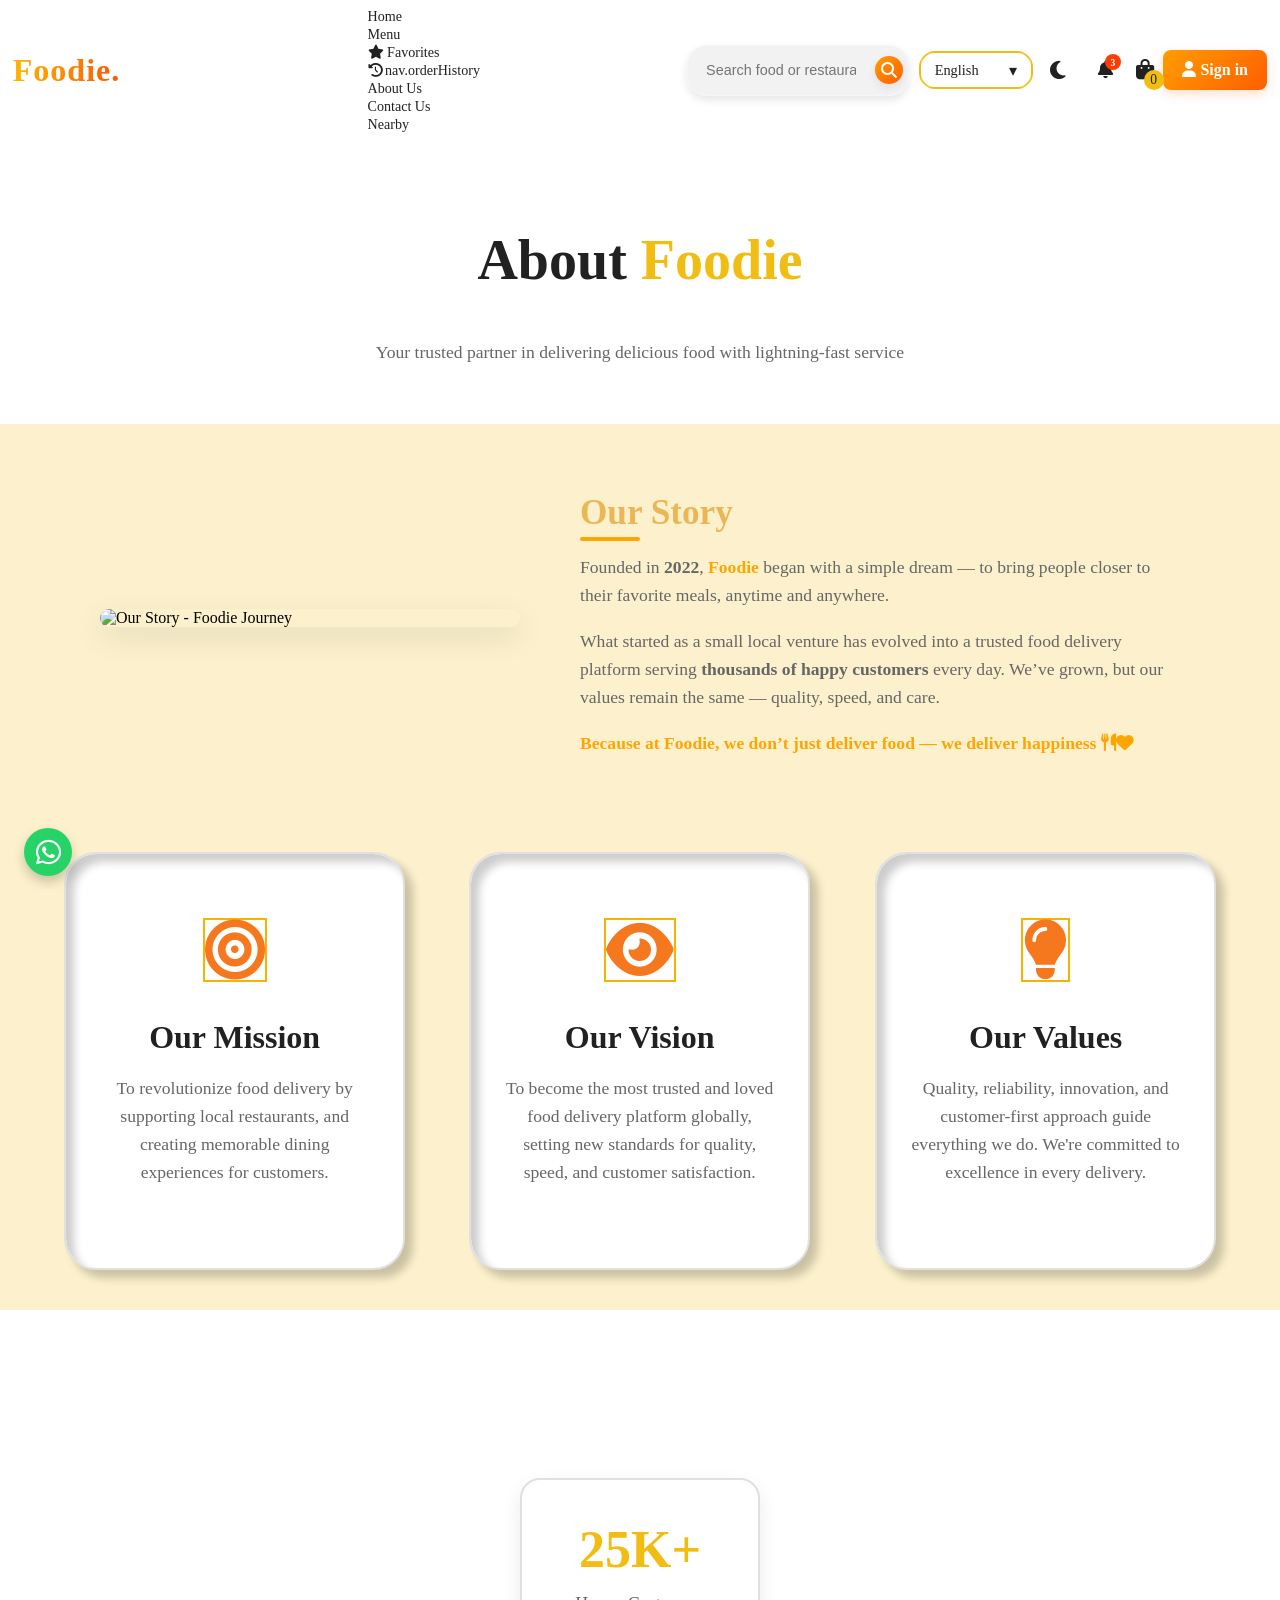
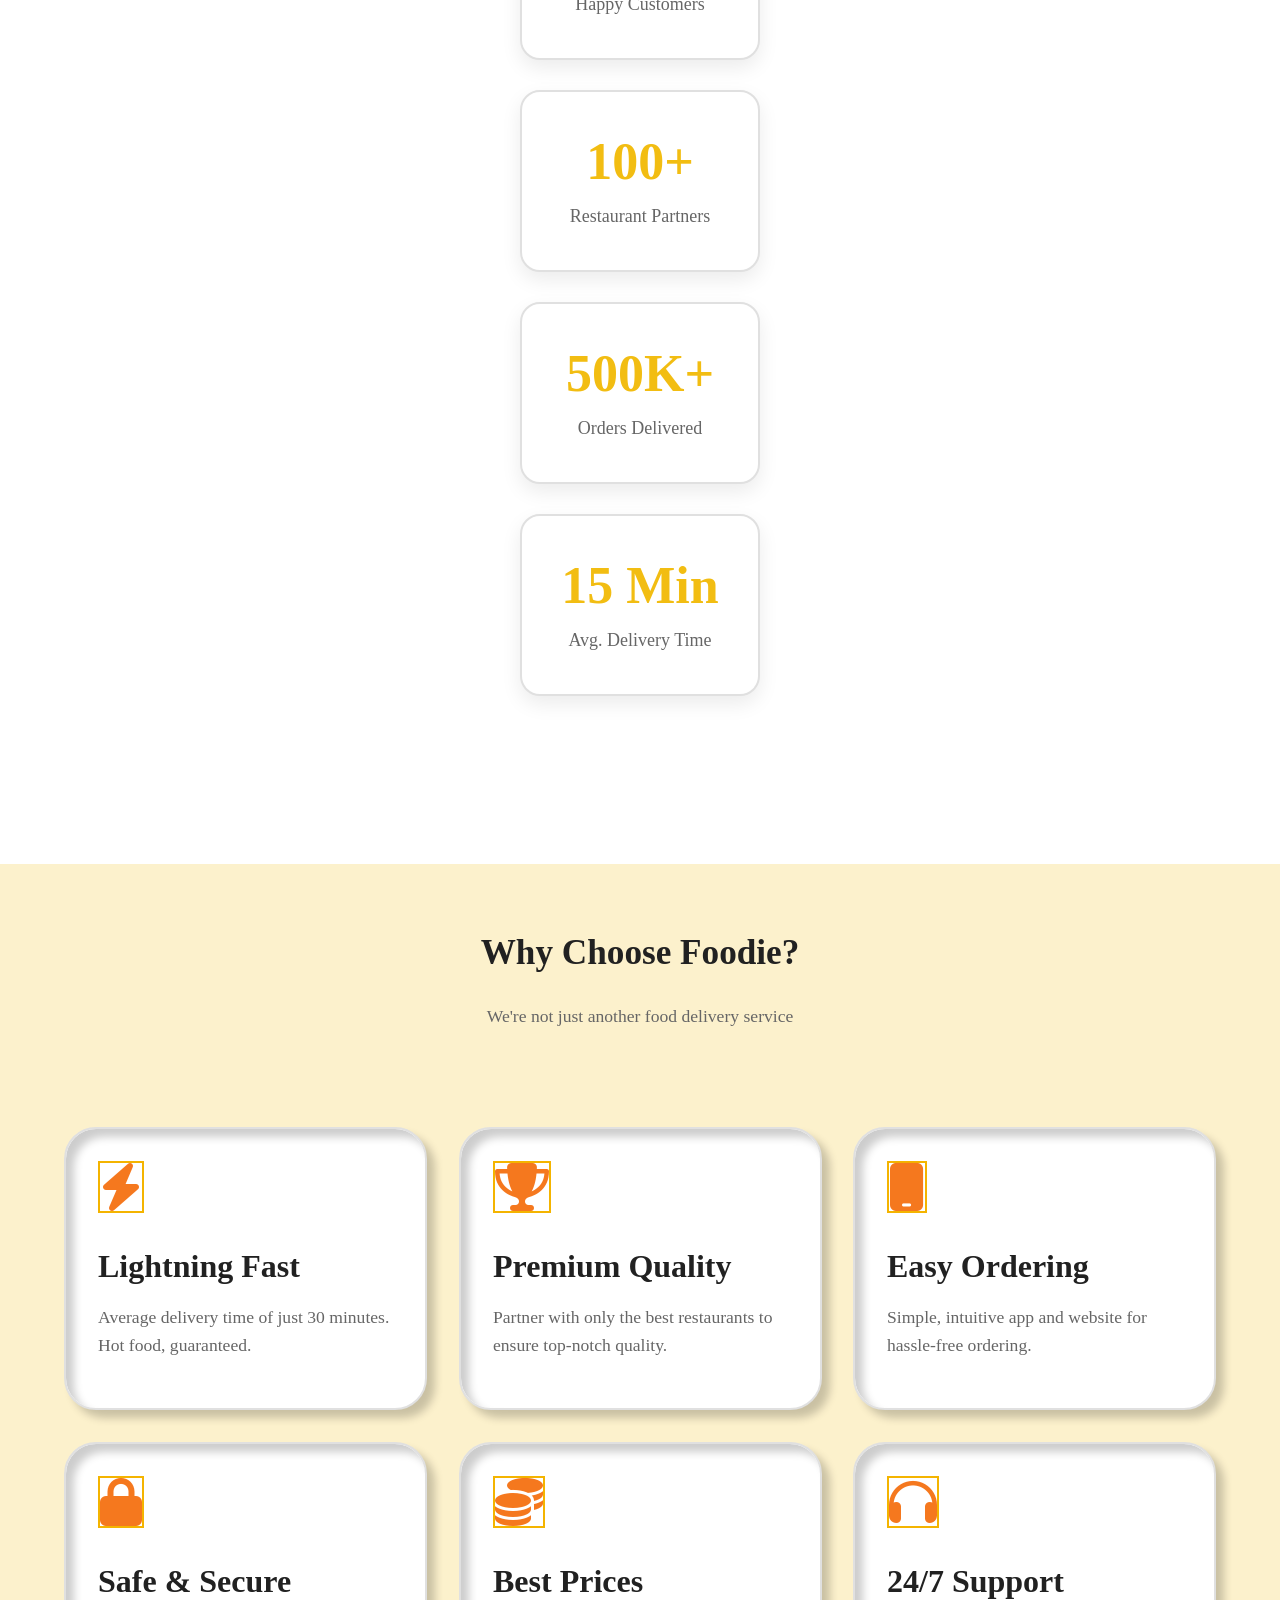
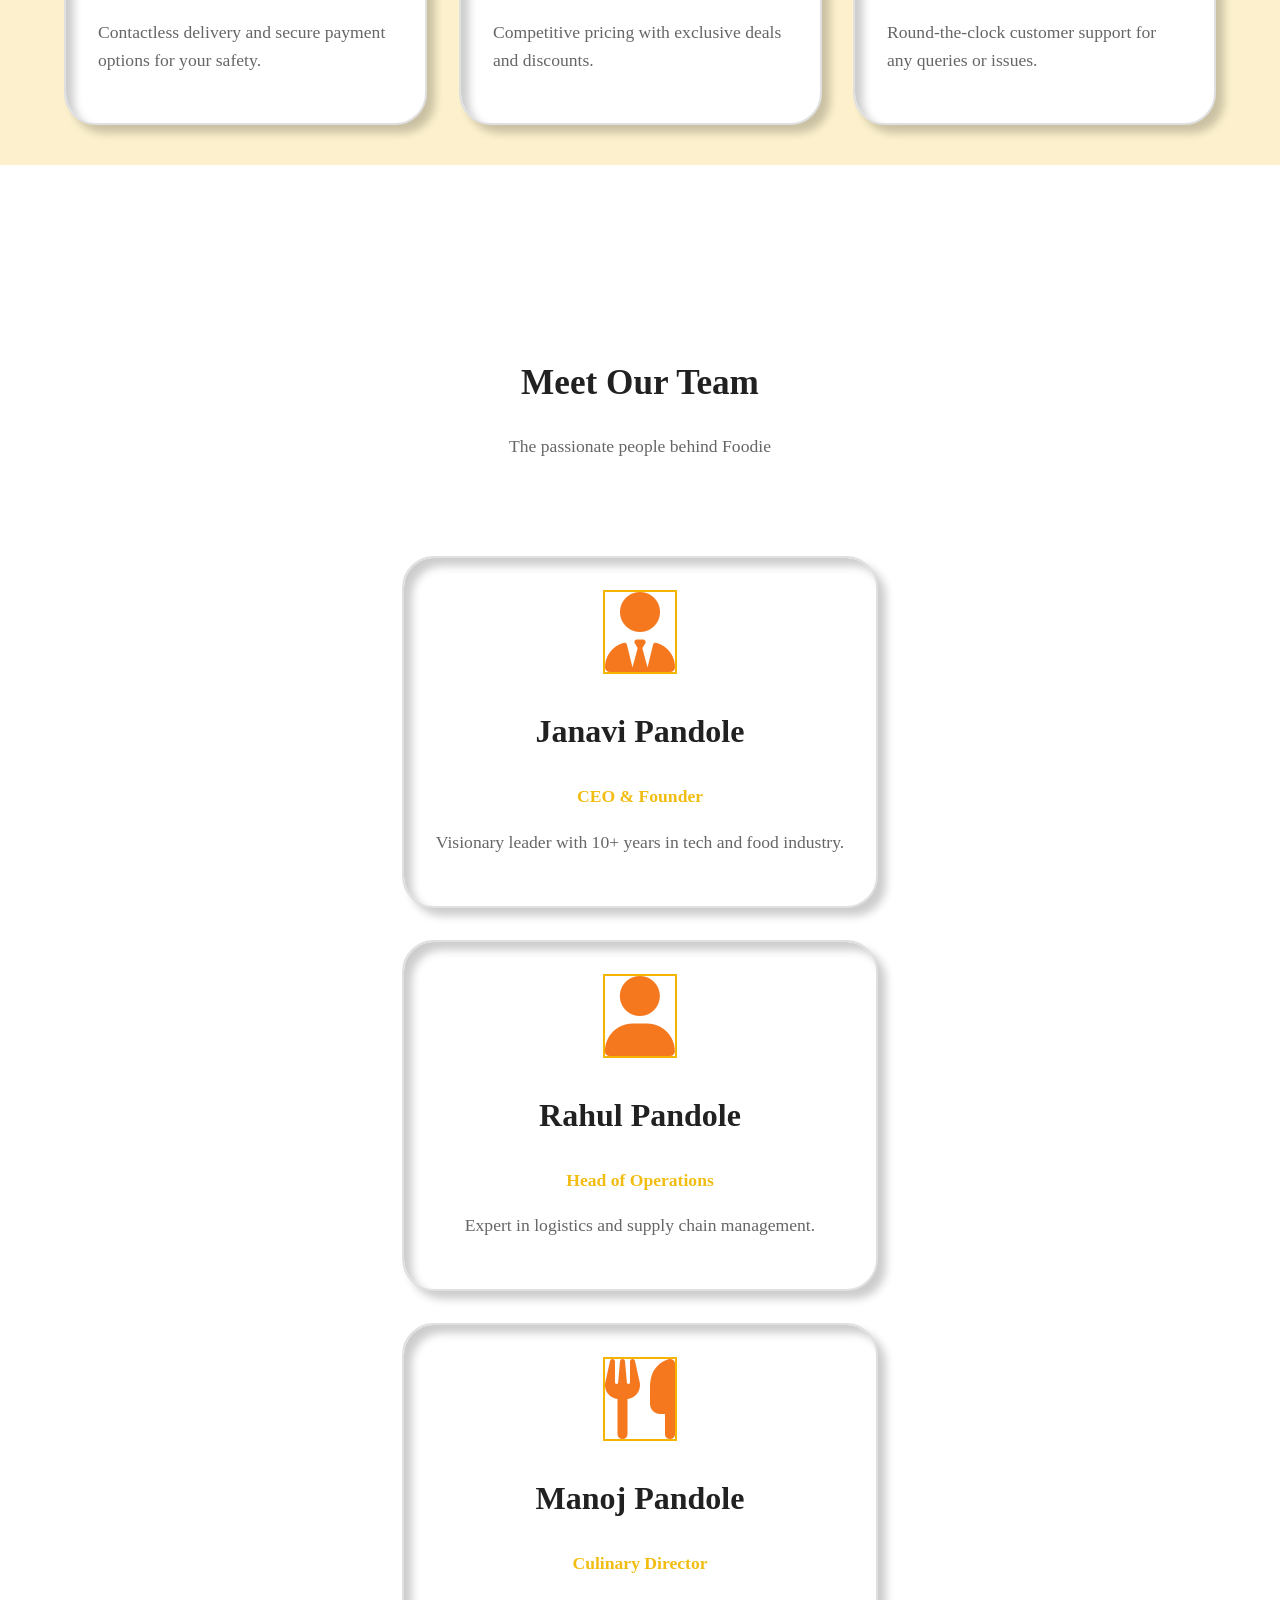
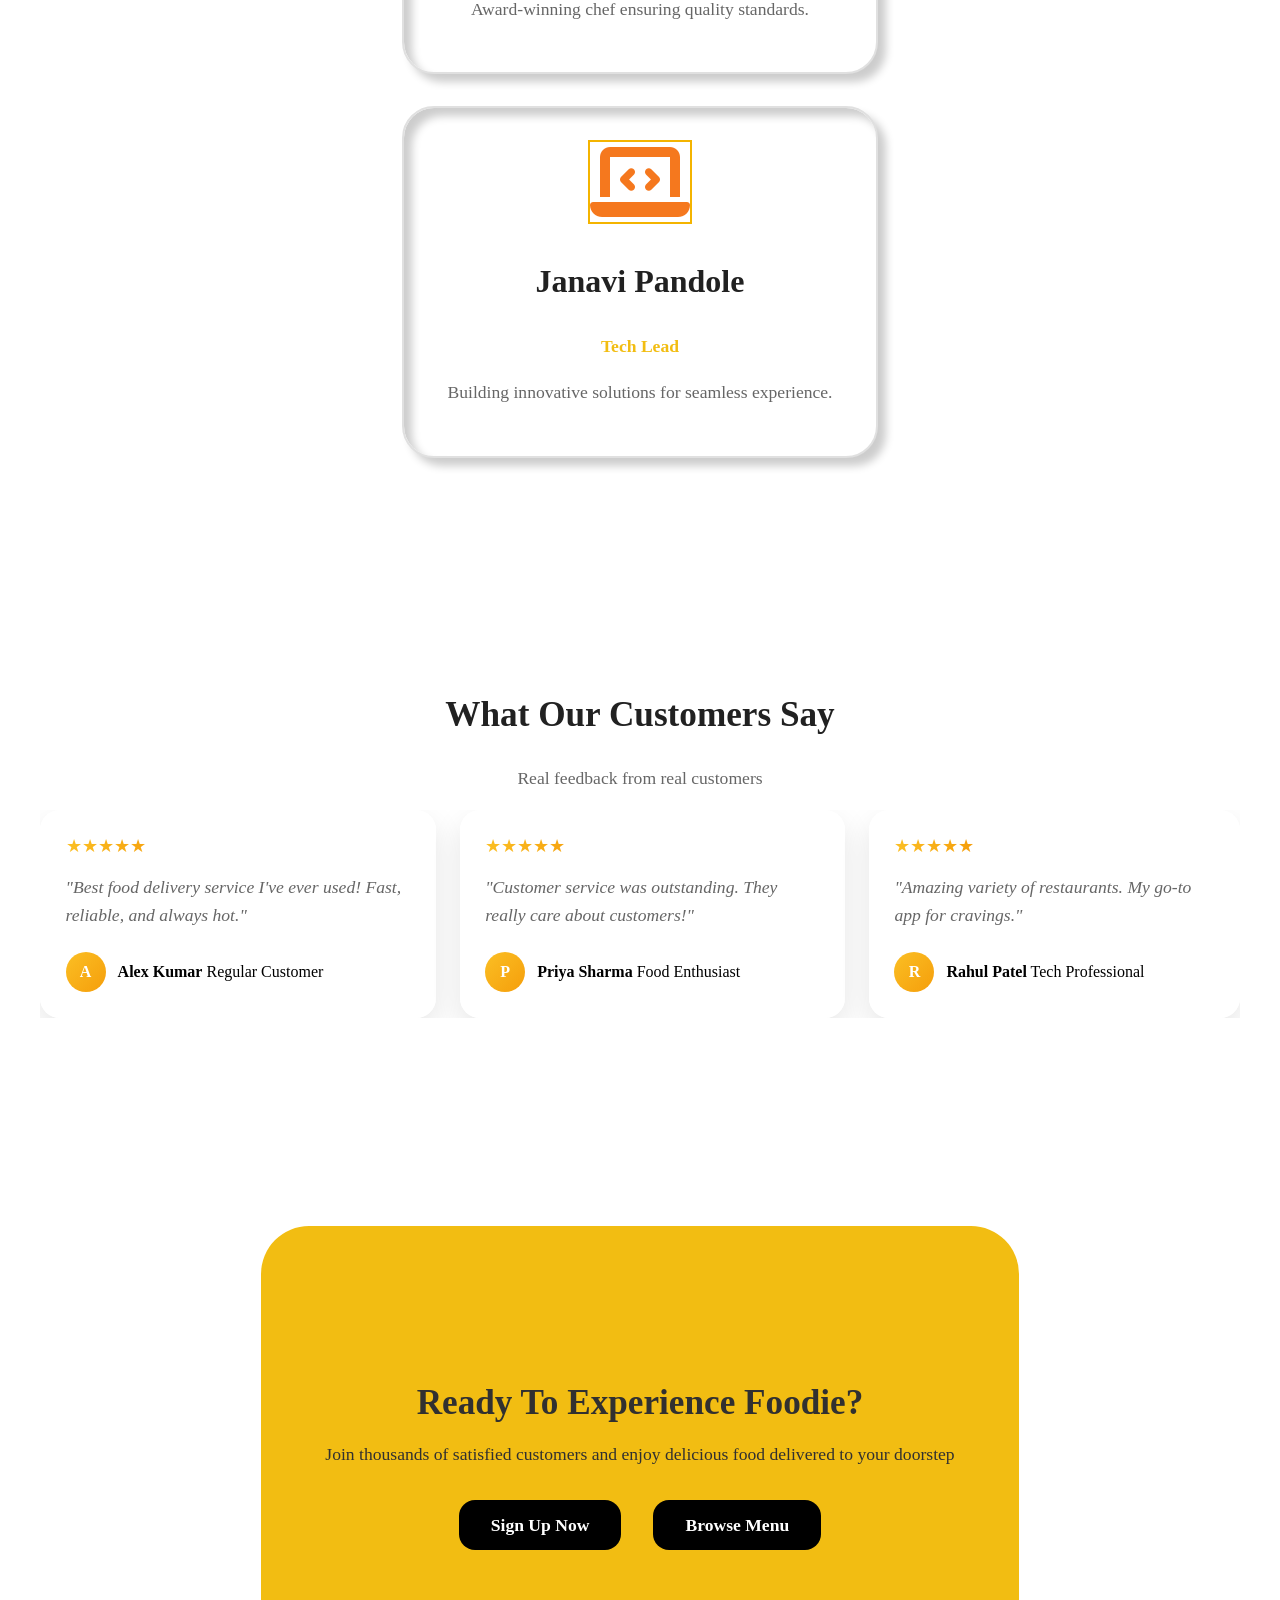
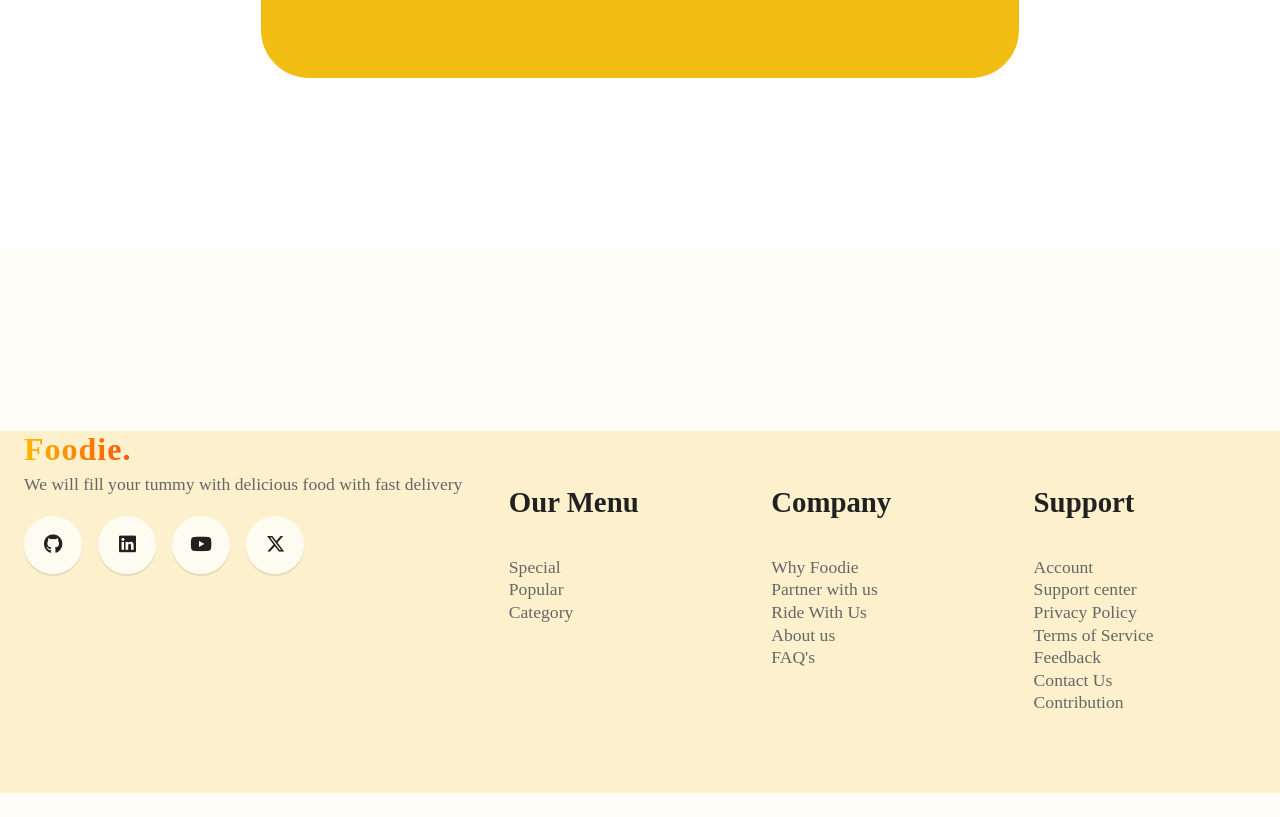
==== commit 234b69dd: "Merge branch 'main' into main" ====
--- a/html/aboutUs.html
+++ b/html/aboutUs.html
@@ -22,6 +22,7 @@
     <link rel="stylesheet" href="https://cdnjs.cloudflare.com/ajax/libs/font-awesome/6.5.0/css/all.min.css" />
 
     <link rel="stylesheet" href="../css/style.css">
+    <link rel="stylesheet" href="../css/navbar.css" />
     <link rel="stylesheet" href="../css/aboutUs.css" />
     <link rel="stylesheet" href="../css/cursor.css">
 
@@ -31,84 +32,126 @@
 
 
 <body>
-    <header>
-    <nav class="navbar flex between wrapper">
-        <a href="./index.html" class="logo">Foodie.</a>
-
-        <!-- DESKTOP MENU -->
-        <ul class="navList flex gap-1 between">
-            <li><a href="./index.html#home" data-i18n="nav.home">Home</a></li>
-            <li><a href="./menu.html" data-i18n="nav.menu">Menu</a></li>
-            <li><a href="./my-favorites.html" data-i18n="nav.favorites"><i class="fa-solid fa-star"></i> Favorites</a></li>
-            <li><a href="./order-history.html" data-i18n="nav.orderHistory"><i class="fa-solid fa-clock-rotate-left"></i> Order History</a></li>
-            <li><a href="./aboutUs.html" data-i18n="nav.about">About Us</a></li>
-            <li><a href="./contactUs.html" data-i18n="nav.contact">Contact Us</a></li>
-            <li><a href="./nearbyres.html" data-i18n="nav.nearby">Nearby</a></li>
+<header>
+  <nav class="navbar" aria-label="Main navigation">
+
+    <!-- Logo -->
+    <a href="./index.html" class="logo" aria-label="Foodie home">Foodie.</a>
+
+    <!-- Desktop nav links -->
+    <ul class="navList" role="list">
+      <li><a href="./index.html#home"      data-i18n="nav.home">Home</a></li>
+      <li><a href="./menu.html"            data-i18n="nav.menu">Menu</a></li>
+      <li><a href="./my-favorites.html"    data-i18n="nav.favorites">
+            <i class="fa-solid fa-star" aria-hidden="true"></i> Favorites
+          </a></li>
+      <li><a href="./order-history.html"   data-i18n="nav.orderHistory">
+            <i class="fa-solid fa-clock-rotate-left" aria-hidden="true"></i> Orders
+          </a></li>
+      <li><a href="./aboutUs.html"         data-i18n="nav.about">About</a></li>
+      <li><a href="./contactUs.html"       data-i18n="nav.contact">Contact</a></li>
+      <li><a href="./nearbyres.html"       data-i18n="nav.nearby">Nearby</a></li>
+    </ul>
+
+    <!-- Desktop actions -->
+    <div class="desktop-action" role="group" aria-label="Site actions">
+
+      <!-- Search -->
+      <form class="navbar-search" action="#" method="get" role="search">
+        <input
+          type="text"
+          name="search"
+          id="navbar-search"
+          placeholder="Search food or restaurants…"
+          aria-label="Search menu items"
+          autocomplete="off"
+        />
+        <button type="submit" id="navbar-search-btn" aria-label="Submit search">
+          <i class="fa-solid fa-magnifying-glass" aria-hidden="true"></i>
+        </button>
+      </form>
+
+      <!-- Language selector -->
+      <div class="custom-select" id="language-custom-select" aria-label="Select language">
+        <div class="selected" tabindex="0" aria-haspopup="listbox" aria-expanded="false">
+          English
+        </div>
+        <ul class="options" role="listbox">
+          <li data-value="en" role="option" aria-selected="true">English</li>
+          <li data-value="hi" role="option">हिंदी</li>
+          <li data-value="kn" role="option">ಕನ್ನಡ</li>
+          <li data-value="mr" role="option">मराठी</li>
+          <li data-value="bn" role="option">বাংলা</li>
         </ul>
-
-        <div class="desktop-action flex gap-1">
-            <!-- Language Selector -->
-            <div class="custom-select" id="language-custom-select">
-                <div class="selected" tabindex="0" aria-haspopup="listbox" aria-expanded="false" aria-labelledby="language-custom-select">
-                    English
-                </div>
-                <ul class="options" role="listbox" tabindex="-1">
-                    <li data-value="en" role="option" aria-selected="true">English</li>
-                    <li data-value="hi" role="option">हिंदी</li>
-                    <li data-value="kn" role="option">ಕನ್ನಡ</li>
-                    <li data-value="mr" role="option">मराठी</li>
-                    <li data-value="bn" role="option">বাংলা</li>
-                </ul>
-            </div>
-
-            <!-- Search Input -->
-            <form class="navbar-search" action="#" method="get">
-                <input type="text" name="search" id="navbar-search" placeholder="Search..." aria-label="Search menu items">
-                <button type="submit" id="navbar-search-btn" aria-label="Search">
-                    <i class="fa-solid fa-magnifying-glass"></i>
-                </button>
-            </form>
-
-            <!-- Theme toggle -->
-            <button class="desktop-action theme-toggle" aria-label="Toggle dark mode">
-                <i class="fa-solid fa-moon"></i>
-            </button>
-
-            <!-- Cart Icon -->
-            <a href="./checkout.html" class="cart-icon">
-                <i class="fa-solid fa-bag-shopping"></i>
-                <span class="cart-value">0</span>
-            </a>
-
-            <!-- Sign-in button -->
-            <a href="./login.html" class="btn">
-                <i class="fa-solid fa-user"></i>&nbsp;Sign in
-            </a>
-
-            <!-- Hamburger -->
-            <a href="#" class="hamberger"><i class="fa-solid fa-bars"></i></a>
-        </div>
-
-        <!-- MOBILE MENU -->
-        <ul class="mobile-menu">
-            <li><a href="./index.html#home" data-i18n="nav.home">Home</a></li>
-            <li><a href="./menu.html" data-i18n="nav.menu">Menu</a></li>
-            <li><a href="./my-favorites.html" data-i18n="nav.favorites"><i class="fa-solid fa-star"></i> Favorites</a></li>
-            <li><a href="./aboutUs.html" data-i18n="nav.about">About Us</a></li>
-            <li><a href="./contactUs.html" data-i18n="nav.contact">Contact Us</a></li>
-            <li><a href="./nearbyres.html" data-i18n="nav.nearby">Nearby</a></li>
-            <li>
-                <button class="theme-toggle mobile-theme-toggle" aria-label="Toggle dark mode">
-                    <i class="fa-solid fa-moon"></i><span>Dark Mode</span>
-                </button>
-            </li>
-            <li>
-                <a href="./login.html" class="btn">
-                    <i class="fa-solid fa-user"></i>&nbsp;Sign in
-                </a>
-            </li>
-        </ul>
-    </nav></header>
+      </div>
+
+      <!-- Theme toggle -->
+      <button class="theme-toggle" aria-label="Toggle dark mode">
+        <i class="fa-solid fa-moon" aria-hidden="true"></i>
+      </button>
+
+      <!-- Notifications -->
+      <a href="#" class="notification-icon" aria-label="Notifications (3 unread)">
+        <i class="fa-solid fa-bell" aria-hidden="true"></i>
+        <span class="notification-badge" aria-hidden="true">3</span>
+      </a>
+
+      <!-- Cart -->
+      <a href="./checkout.html" class="cart-icon" aria-label="Cart">
+        <i class="fa-solid fa-bag-shopping" aria-hidden="true"></i>
+        <span class="cart-value" aria-label="0 items">0</span>
+      </a>
+
+      <!-- Sign in -->
+      <a href="./login.html" class="btn">
+        <i class="fa-solid fa-user" aria-hidden="true"></i>
+        Sign in
+      </a>
+
+      <!-- Hamburger (hidden on desktop) -->
+      <a href="#" class="hamberger" aria-label="Open menu" aria-expanded="false" aria-controls="mobile-nav">
+        <i class="fa-solid fa-bars" aria-hidden="true"></i>
+      </a>
+    </div>
+
+    <!-- Mobile menu -->
+    <ul class="mobile-menu" id="mobile-nav" role="list" aria-label="Mobile navigation">
+      <li><a href="./index.html#home"    data-i18n="nav.home">
+            <i class="fa-solid fa-house"              aria-hidden="true"></i> Home
+          </a></li>
+      <li><a href="./menu.html"          data-i18n="nav.menu">
+            <i class="fa-solid fa-utensils"           aria-hidden="true"></i> Menu
+          </a></li>
+      <li><a href="./my-favorites.html"  data-i18n="nav.favorites">
+            <i class="fa-solid fa-star"               aria-hidden="true"></i> Favorites
+          </a></li>
+      <li><a href="./order-history.html" data-i18n="nav.orderHistory">
+            <i class="fa-solid fa-clock-rotate-left"  aria-hidden="true"></i> Orders
+          </a></li>
+      <li><a href="./nearbyres.html"     data-i18n="nav.nearby">
+            <i class="fa-solid fa-location-dot"       aria-hidden="true"></i> Nearby
+          </a></li>
+      <li><a href="./aboutUs.html"       data-i18n="nav.about">
+            <i class="fa-solid fa-circle-info"        aria-hidden="true"></i> About Us
+          </a></li>
+      <li><a href="./contactUs.html"     data-i18n="nav.contact">
+            <i class="fa-solid fa-envelope"           aria-hidden="true"></i> Contact
+          </a></li>
+      <li>
+        <button class="theme-toggle mobile-theme-toggle" aria-label="Toggle dark mode">
+          <i class="fa-solid fa-moon" aria-hidden="true"></i>
+          <span>Dark Mode</span>
+        </button>
+      </li>
+      <li>
+        <a href="./login.html" class="btn">
+          <i class="fa-solid fa-user" aria-hidden="true"></i>&nbsp;Sign in
+        </a>
+      </li>
+    </ul>
+
+  </nav>
+</header>
 
     <!-- Hero Section -->
     <section class="hero">
@@ -151,7 +194,9 @@
             <div class="mission-card">
                 <div class="mission-inner">
                     <div class="mission-front">
-                        <div class="mission-icon">🎯</div>
+                        <div class="mission-icon">
+                            <i class="fa-solid fa-bullseye" aria-hidden="true"></i>
+                        </div>
                         <h3 data-i18n="aboutUs.mission.mission.title">Our Mission</h3>
                     </div>
                     <div class="mission-back">
@@ -164,7 +209,9 @@
             <div class="mission-card">
                 <div class="mission-inner">
                     <div class="mission-front">
-                        <div class="mission-icon">👁️</div>
+                        <div class="mission-icon">
+                            <i class="fa-solid fa-eye" aria-hidden="true"></i>
+                        </div>
                         <h3 data-i18n="aboutUs.mission.vision.title">Our Vision</h3>
                     </div>
                     <div class="mission-back">
@@ -178,7 +225,9 @@
             <div class="mission-card">
                 <div class="mission-inner">
                     <div class="mission-front">
-                        <div class="mission-icon">💡</div>
+                        <div class="mission-icon">
+                            <i class="fa-solid fa-lightbulb" aria-hidden="true"></i>
+                        </div>
                         <h3 data-i18n="aboutUs.mission.values.title">Our Values</h3>
                     </div>
                     <div class="mission-back">
@@ -223,37 +272,49 @@
         </div>
         <div class="features-grid">
             <div class="feature-card">
-                <div class="feature-icon">⚡</div>
+                <div class="feature-icon">
+                    <i class="fa-solid fa-bolt" aria-hidden="true"></i>
+                </div>
                 <h3 data-i18n="aboutUs.whyChoose.features.fast.title">Lightning Fast</h3>
                 <p data-i18n="aboutUs.whyChoose.features.fast.description">Average delivery time of just 30 minutes. Hot
                     food, guaranteed.</p>
             </div>
             <div class="feature-card">
-                <div class="feature-icon">🏆</div>
+                <div class="feature-icon">
+                    <i class="fa-solid fa-trophy" aria-hidden="true"></i>
+                </div>
                 <h3 data-i18n="aboutUs.whyChoose.features.quality.title">Premium Quality</h3>
                 <p data-i18n="aboutUs.whyChoose.features.quality.description">Partner with only the best restaurants to
                     ensure top-notch quality.</p>
             </div>
             <div class="feature-card">
-                <div class="feature-icon">📱</div>
+                <div class="feature-icon">
+                    <i class="fa-solid fa-mobile" aria-hidden="true"></i>
+                </div>
                 <h3 data-i18n="aboutUs.whyChoose.features.easy.title">Easy Ordering</h3>
                 <p data-i18n="aboutUs.whyChoose.features.easy.description">Simple, intuitive app and website for
                     hassle-free ordering.</p>
             </div>
             <div class="feature-card">
-                <div class="feature-icon">🔒</div>
+                <div class="feature-icon">
+                    <i class="fa-solid fa-lock" aria-hidden="true"></i>
+                </div>
                 <h3 data-i18n="aboutUs.whyChoose.features.secure.title">Safe & Secure</h3>
                 <p data-i18n="aboutUs.whyChoose.features.secure.description">Contactless delivery and secure payment
                     options for your safety.</p>
             </div>
             <div class="feature-card">
-                <div class="feature-icon">💰</div>
+                <div class="feature-icon">
+                    <i class="fa-solid fa-coins" aria-hidden="true"></i>
+                </div>
                 <h3 data-i18n="aboutUs.whyChoose.features.prices.title">Best Prices</h3>
                 <p data-i18n="aboutUs.whyChoose.features.prices.description">Competitive pricing with exclusive deals
                     and discounts.</p>
             </div>
             <div class="feature-card">
-                <div class="feature-icon">🎧</div>
+                <div class="feature-icon">
+                    <i class="fa-solid fa-headphones" aria-hidden="true"></i>
+                </div>
                 <h3 data-i18n="aboutUs.whyChoose.features.support.title">24/7 Support</h3>
                 <p data-i18n="aboutUs.whyChoose.features.support.description">Round-the-clock customer support for any
                     queries or issues.</p>
@@ -269,28 +330,36 @@
         </div>
         <div class="team-grid">
             <div class="team-card">
-                <div class="team-photo">👩‍💼</div>
+                <div class="team-photo">
+                    <i class="fa-solid fa-user-tie" aria-hidden="true"></i>
+                </div>
                 <h3 data-i18n="aboutUs.team.members.janavi.name">Janavi Pandole</h3>
                 <p class="team-role" data-i18n="aboutUs.team.members.janavi.role">CEO & Founder</p>
                 <p class="team-bio" data-i18n="aboutUs.team.members.janavi.bio">Visionary leader with 10+ years in tech
                     and food industry.</p>
             </div>
             <div class="team-card">
-                <div class="team-photo">👨‍💼</div>
+                <div class="team-photo">
+                    <i class="fa-solid fa-user" aria-hidden="true"></i>
+                </div>
                 <h3 data-i18n="aboutUs.team.members.rahul.name">Rahul Pandole</h3>
                 <p class="team-role" data-i18n="aboutUs.team.members.rahul.role">Head of Operations</p>
                 <p class="team-bio" data-i18n="aboutUs.team.members.rahul.bio">Expert in logistics and supply chain
                     management.</p>
             </div>
             <div class="team-card">
-                <div class="team-photo">👨‍🍳</div>
+                <div class="team-photo">
+                    <i class="fa-solid fa-utensils" aria-hidden="true"></i>
+                </div>
                 <h3 data-i18n="aboutUs.team.members.manoj.name">Manoj Pandole</h3>
                 <p class="team-role" data-i18n="aboutUs.team.members.manoj.role">Culinary Director</p>
                 <p class="team-bio" data-i18n="aboutUs.team.members.manoj.bio">Award-winning chef ensuring quality
                     standards.</p>
             </div>
             <div class="team-card">
-                <div class="team-photo">👩‍💻</div>
+                <div class="team-photo">
+                    <i class="fa-solid fa-laptop-code" aria-hidden="true"></i>
+                </div>
                 <h3 data-i18n="aboutUs.team.members.janaviTech.name">Janavi Pandole</h3>
                 <p class="team-role" data-i18n="aboutUs.team.members.janaviTech.role">Tech Lead</p>
                 <p class="team-bio" data-i18n="aboutUs.team.members.janaviTech.bio">Building innovative solutions for
@@ -425,3 +494,4 @@
 </body>
 
 </html>
+
--- a/css/style.css
+++ b/css/style.css
@@ -1,11 +1,21 @@
     @import url('https://fonts.googleapis.com/css2?family=Lato:ital,wght@0,100;0,300;0,400;0,700;1,100;1,300;1,400;1,700;1,900&family=Montserrat:wght@100..900&family=Nunito:ital,wght@0,200..1000;1,200..1000&family=PT+Sans:ital,wght@0,400;0,700;1,400;1,700&family=Roboto+Condensed:ital,wght@0,100..900;1,100..900&family=Roboto:wdth,wght@87.5,600&display=swap');
 
-    * {
-        padding: 0;
-        margin: 0;
-        box-sizing: border-box;
-        font-family: "Roboto Condensed";
-    }
+    html, body {
+    height: 100%;
+    display: flex;
+    flex-direction: column;
+}
+
+main {
+    flex: 1;
+}
+
+/* Footer container styling */
+.footer-container {
+    margin-top: 0;
+    margin-bottom: 0;
+    padding-block: 0.1rem; /* further reduced for compact footer */
+}
 
     :root {
         /* Light theme (default) */
@@ -62,11 +72,14 @@
     }
 
     [data-theme="dark"] .social-media {
-        background-color: var(--text-secondary) !important;
+        background: rgba(255, 255, 255, 0.08);
+        border: 1px solid rgba(242, 189, 18, 0.25);
     }
 
     [data-theme="dark"] .social-media:hover {
-        background-color: var(--gold-finger) !important;
+        background: rgba(242, 189, 18, 0.15);
+        border-color: #F2BD12;
+        box-shadow: 0 0 12px rgba(242, 189, 18, 0.35);
     }
 
     [data-theme="dark"] .btn:hover {
@@ -84,22 +97,12 @@
         color: var(--bg-primary);
     }
 
-    body {
-        background-color: var(--eye-ball);
-        color: var(--lead);
-        transition: background-color 0.4s ease, color 0.4s ease;
-        overflow-x: hidden;
-    }
-
-    /* Dark mode overrides */
-    body.dark-mode {
-        --lead: #E0E0E0;
-        --eye-ball: #1c1c1c;
-        --hint-yellow: #4b3b00;
-        --pure-white: #2c2c2c;
-        --gold-finger: #ffca28;
-        background-color: var(--eye-ball);
-        color: var(--lead);
+    [data-theme="dark"] .feedback-fab:hover {
+    transform: translateY(-50%) scale(1.1);
+    box-shadow: 0 6px 20px rgba(242, 189, 18, 0.65);
+    background: #FFD700;
+    color: #1A1A1A;
+    }
     }
 
     .theme-toggle {
@@ -189,8 +192,8 @@
     }
 
     .mt-one {
-        margin-top: 1.5rem;
-    }
+    margin-top: 0.1rem;
+}
 
     .m-auto {
         margin: auto;
@@ -1278,7 +1281,7 @@
 
         /* FOOTER PART STYLING */
         .footer-wrapper .media {
-            margin-top: 2rem;
+            margin-top: 0.2rem;
         }
 
         /* Navbar mobile adjustments */
@@ -2766,6 +2769,14 @@
     writing-mode: horizontal-tb;  /* icon stays upright */
 }
 
+.text-center .fa-solid,
+.feature-icon .fa-solid,
+.mission-icon .fa-solid,
+.team-photo .fa-solid {
+  color: #f57418f8;
+  border: 2px solid #f4b400;
+}
+
 /* Responsive: shrink on mobile */
 @media (max-width: 480px) {
     .floating-feedback-btn {
--- a/css/modern-design.css
+++ b/css/modern-design.css
@@ -333,6 +333,13 @@
     animation: floating 6s ease-in-out infinite;
 }
 
+[data-theme="dark"] .floating-food {
+    opacity: 0.75;
+    color: #F2BD12;
+    text-shadow: 0 0 12px rgba(242, 189, 18, 0.55);
+    filter: drop-shadow(0 0 6px rgba(242, 189, 18, 0.4));
+}
+
 @keyframes floating {
     0%, 100% { transform: translateY(0) rotate(0deg); }
     50% { transform: translateY(-15px) rotate(8deg); }
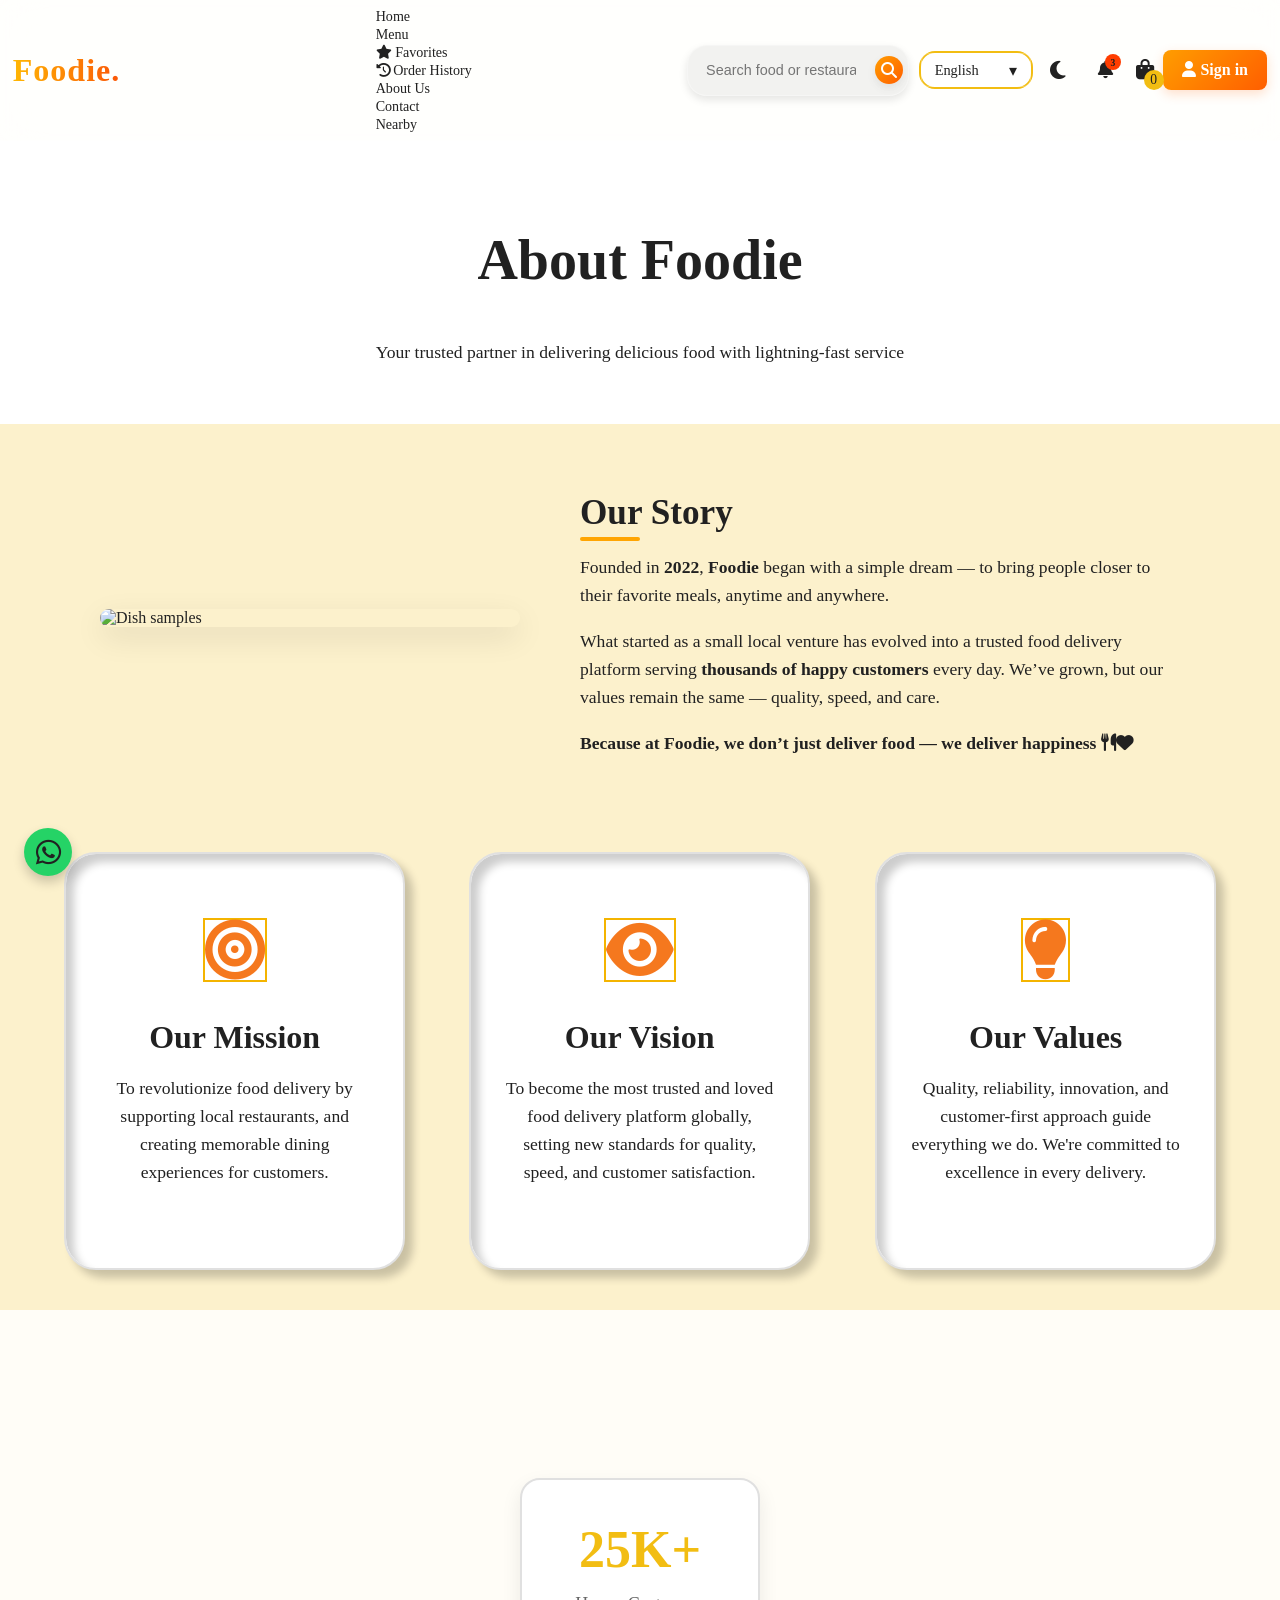
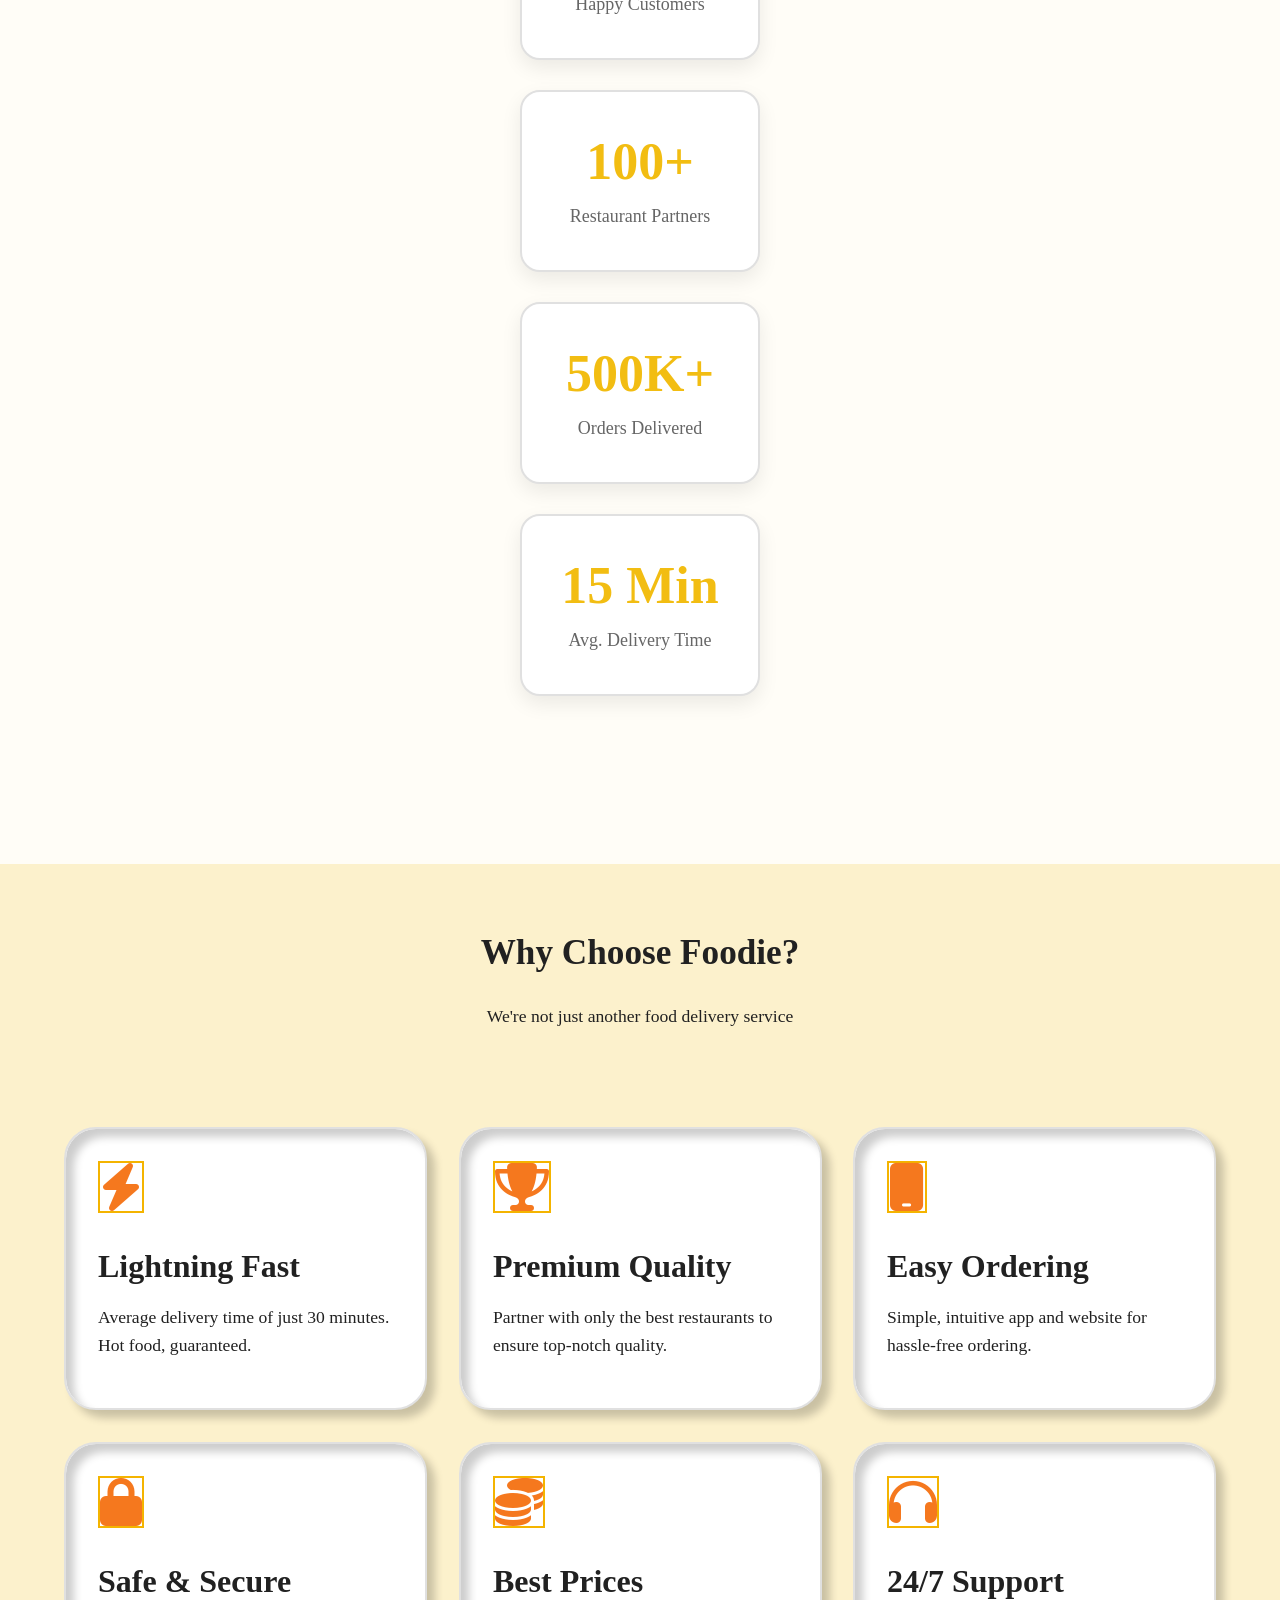
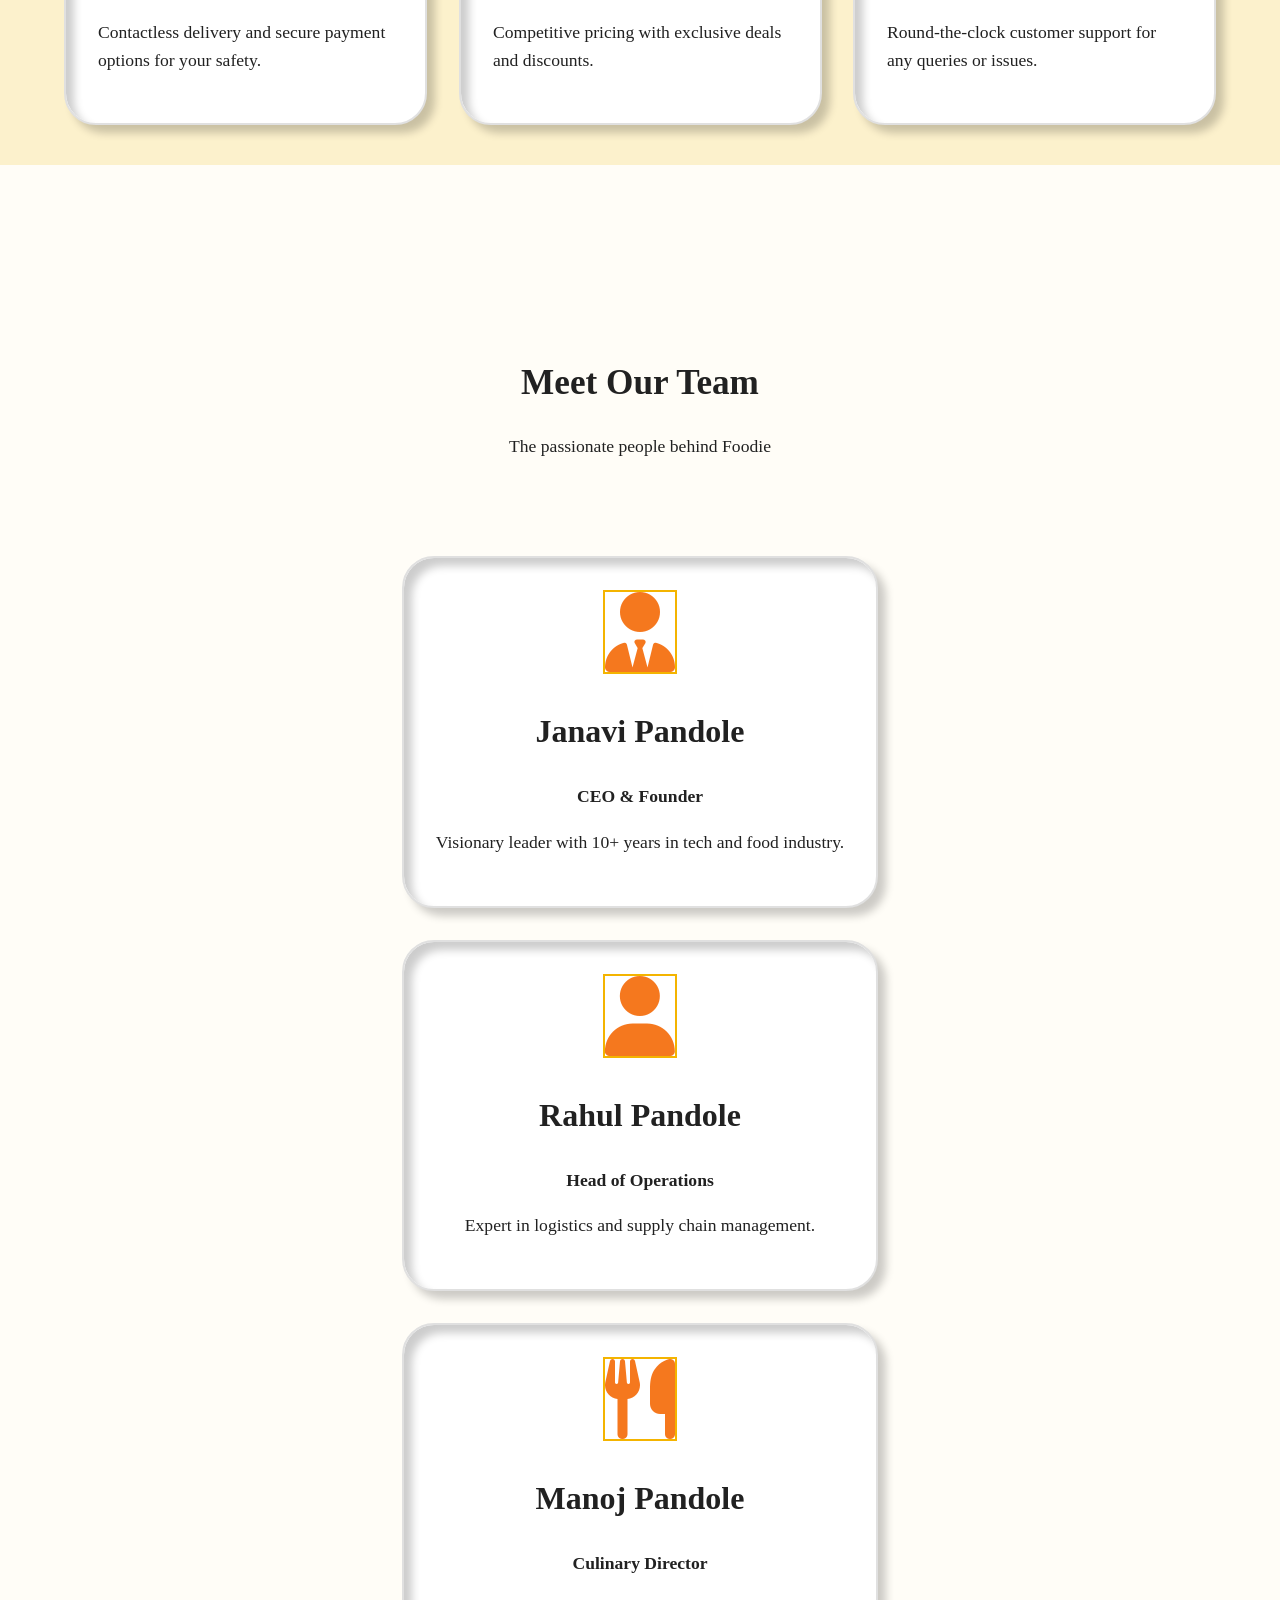
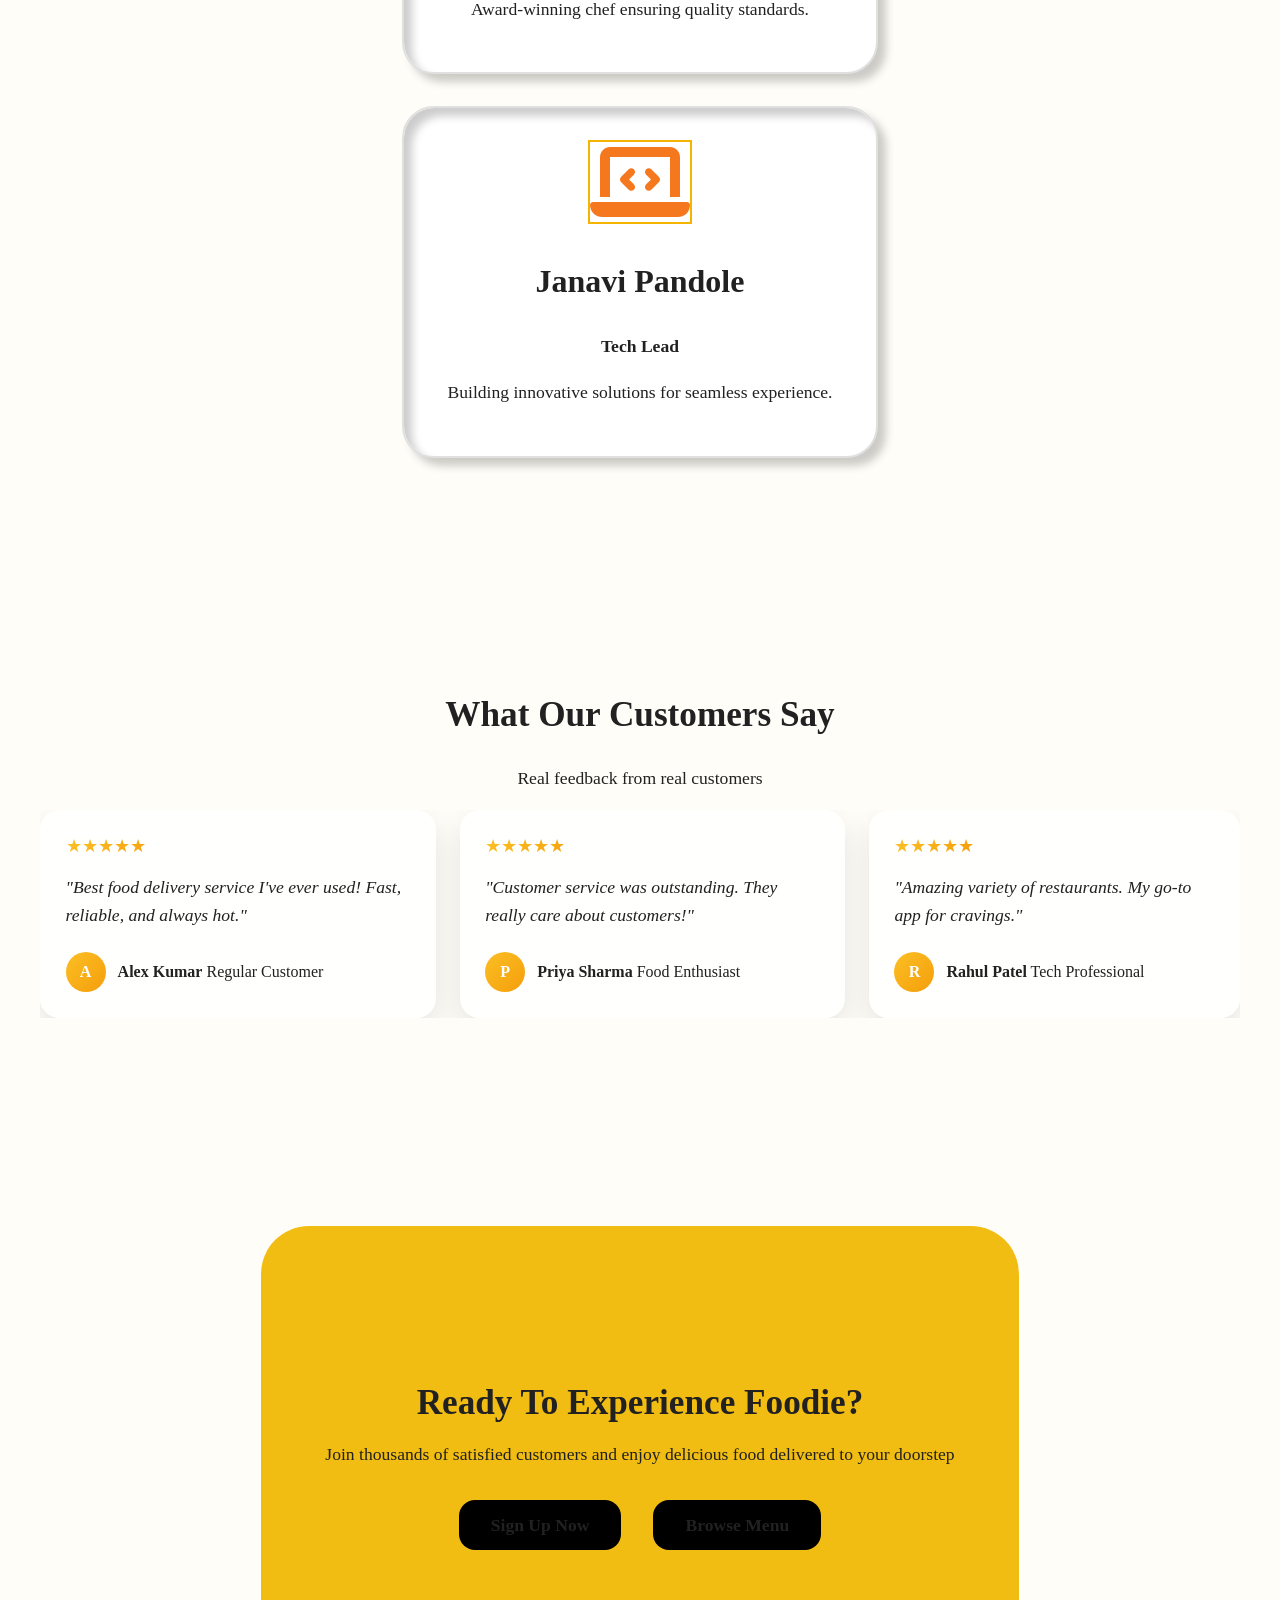
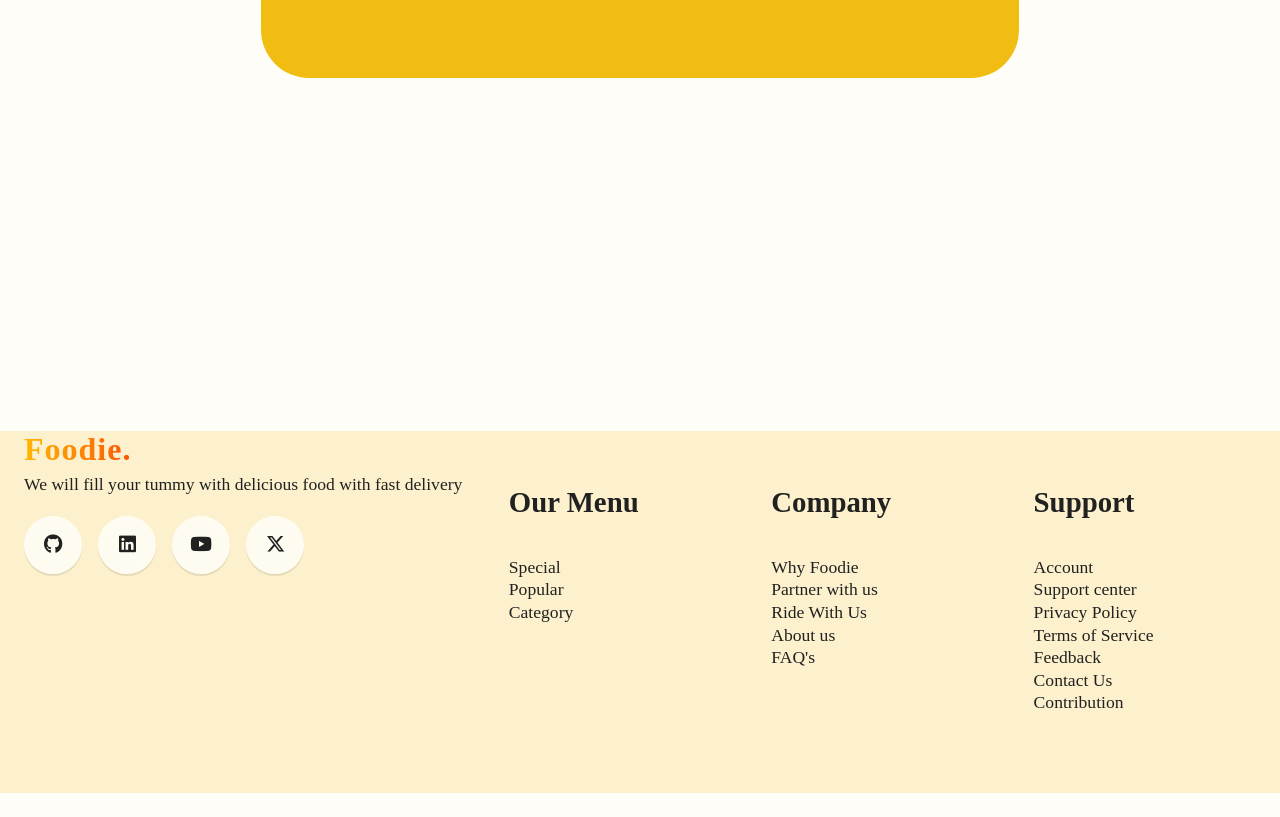
==== commit 246c11ae: "chore: add ARIA labels for better accessibility - Added ARIA labels to interactive buttons across mu" ====
--- a/html/aboutUs.html
+++ b/html/aboutUs.html
@@ -40,17 +40,17 @@
 
     <!-- Desktop nav links -->
     <ul class="navList" role="list">
-      <li><a href="./index.html#home"      data-i18n="nav.home">Home</a></li>
-      <li><a href="./menu.html"            data-i18n="nav.menu">Menu</a></li>
-      <li><a href="./my-favorites.html"    data-i18n="nav.favorites">
+      <li><a href="./index.html#home"      data-i18n="Home">Home</a></li>
+      <li><a href="./menu.html"            data-i18n="Menu">Menu</a></li>
+      <li><a href="./my-favorites.html"    data-i18n="Favorites">
             <i class="fa-solid fa-star" aria-hidden="true"></i> Favorites
           </a></li>
-      <li><a href="./order-history.html"   data-i18n="nav.orderHistory">
+      <li><a href="./order-history.html"   data-i18n="Order History">
             <i class="fa-solid fa-clock-rotate-left" aria-hidden="true"></i> Orders
           </a></li>
-      <li><a href="./aboutUs.html"         data-i18n="nav.about">About</a></li>
-      <li><a href="./contactUs.html"       data-i18n="nav.contact">Contact</a></li>
-      <li><a href="./nearbyres.html"       data-i18n="nav.nearby">Nearby</a></li>
+      <li><a href="./aboutUs.html"         data-i18n="About Us">About</a></li>
+      <li><a href="./contactUs.html"       data-i18n="Contact">Contact</a></li>
+      <li><a href="./nearbyres.html"       data-i18n="Nearby">Nearby</a></li>
     </ul>
 
     <!-- Desktop actions -->
@@ -116,25 +116,25 @@
 
     <!-- Mobile menu -->
     <ul class="mobile-menu" id="mobile-nav" role="list" aria-label="Mobile navigation">
-      <li><a href="./index.html#home"    data-i18n="nav.home">
+      <li><a href="./index.html#home"    data-i18n="home">
             <i class="fa-solid fa-house"              aria-hidden="true"></i> Home
           </a></li>
-      <li><a href="./menu.html"          data-i18n="nav.menu">
+      <li><a href="./menu.html"          data-i18n="menu">
             <i class="fa-solid fa-utensils"           aria-hidden="true"></i> Menu
           </a></li>
-      <li><a href="./my-favorites.html"  data-i18n="nav.favorites">
+      <li><a href="./my-favorites.html"  data-i18n="favorites">
             <i class="fa-solid fa-star"               aria-hidden="true"></i> Favorites
           </a></li>
-      <li><a href="./order-history.html" data-i18n="nav.orderHistory">
+      <li><a href="./order-history.html" data-i18n="orderHistory">
             <i class="fa-solid fa-clock-rotate-left"  aria-hidden="true"></i> Orders
           </a></li>
-      <li><a href="./nearbyres.html"     data-i18n="nav.nearby">
+      <li><a href="./nearbyres.html"     data-i18n="nearby">
             <i class="fa-solid fa-location-dot"       aria-hidden="true"></i> Nearby
           </a></li>
-      <li><a href="./aboutUs.html"       data-i18n="nav.about">
+      <li><a href="./aboutUs.html"       data-i18n="about">
             <i class="fa-solid fa-circle-info"        aria-hidden="true"></i> About Us
           </a></li>
-      <li><a href="./contactUs.html"     data-i18n="nav.contact">
+      <li><a href="./contactUs.html"     data-i18n="contact">
             <i class="fa-solid fa-envelope"           aria-hidden="true"></i> Contact
           </a></li>
       <li>
@@ -163,7 +163,7 @@
     <section class="story-section">
         <div class="story-wrapper">
             <div class="story-image">
-                <img src="https://images.unsplash.com/photo-1504674900247-0877df9cc836"
+                <img alt="Dish samples" src="https://images.unsplash.com/photo-1504674900247-0877df9cc836"
                     alt="Our Story - Foodie Journey">
             </div>
 
--- a/css/style.css
+++ b/css/style.css
@@ -116,6 +116,14 @@
         transition: background 0.3s ease, transform 0.3s ease;
     }
 
+    .btn {
+        color: #ffffff !important;
+    }
+
+    .btn-secondary {
+        color: var(--text-primary) !important;
+    }
+
     .theme-toggle:hover {
         transform: rotate(15deg) scale(1.1);
         background: var(--lead);
@@ -131,7 +139,28 @@
         width: 0;
     }
 
+    body {
+        background-color: var(--bg-primary);
+        color: var(--text-primary);
+        transition: background-color 0.3s ease, color 0.3s ease;
+    }
+
     /* BASIC STYLING */
+
+    body,
+    p,
+    h1, h2, h3, h4, h5, h6,
+    a,
+    li,
+    span,
+    label,
+    small,
+    button,
+    input,
+    textarea,
+    select {
+        color: var(--text-primary);
+    }
 
     a {
         color: var(--text-primary);
--- a/css/modern-design.css
+++ b/css/modern-design.css
@@ -17,6 +17,15 @@
     min-height: 100vh;
     display: flex;
     flex-direction: column;
+    background-color: var(--bg-primary) !important;
+    color: var(--text-primary) !important;
+}
+
+body,
+p, h1, h2, h3, h4, h5, h6,
+a, li, span, label, small,
+input, textarea, select, button {
+    color: var(--text-primary) !important;
 }
 
 [data-theme="dark"] {
